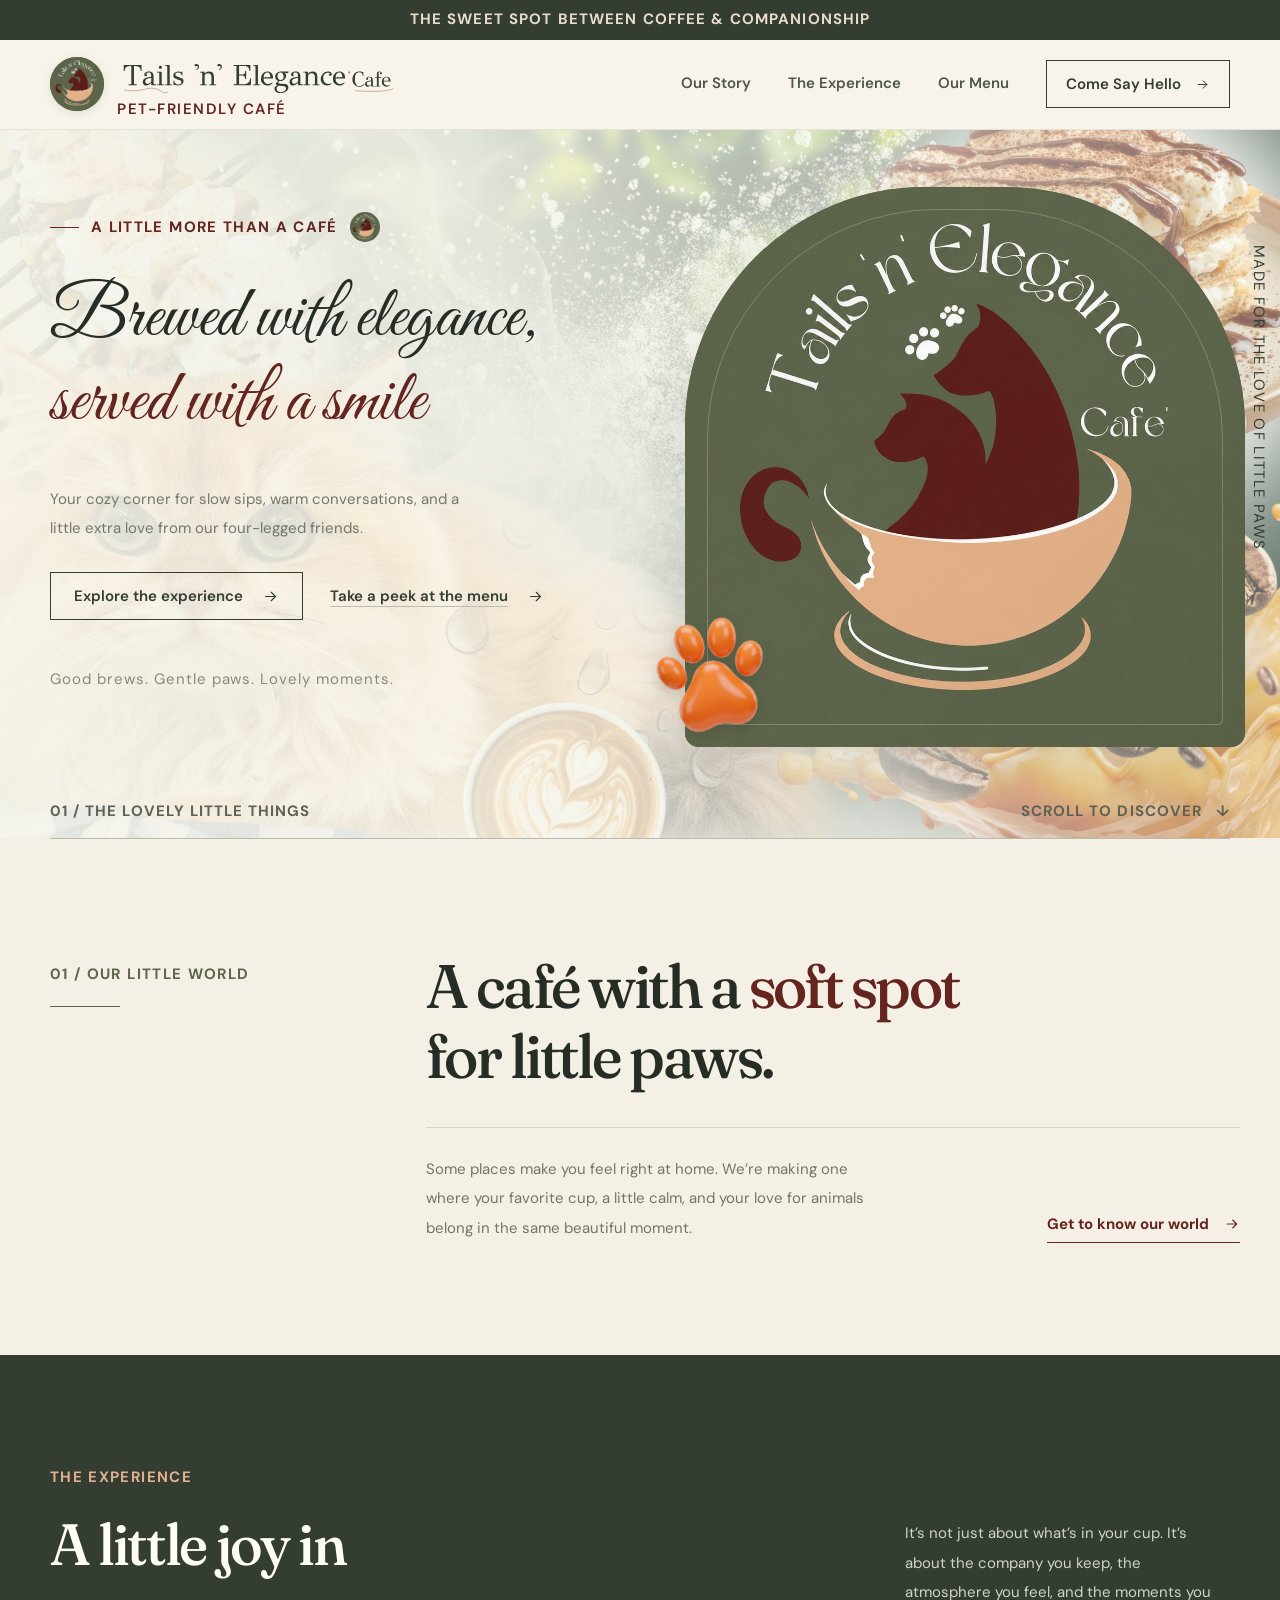
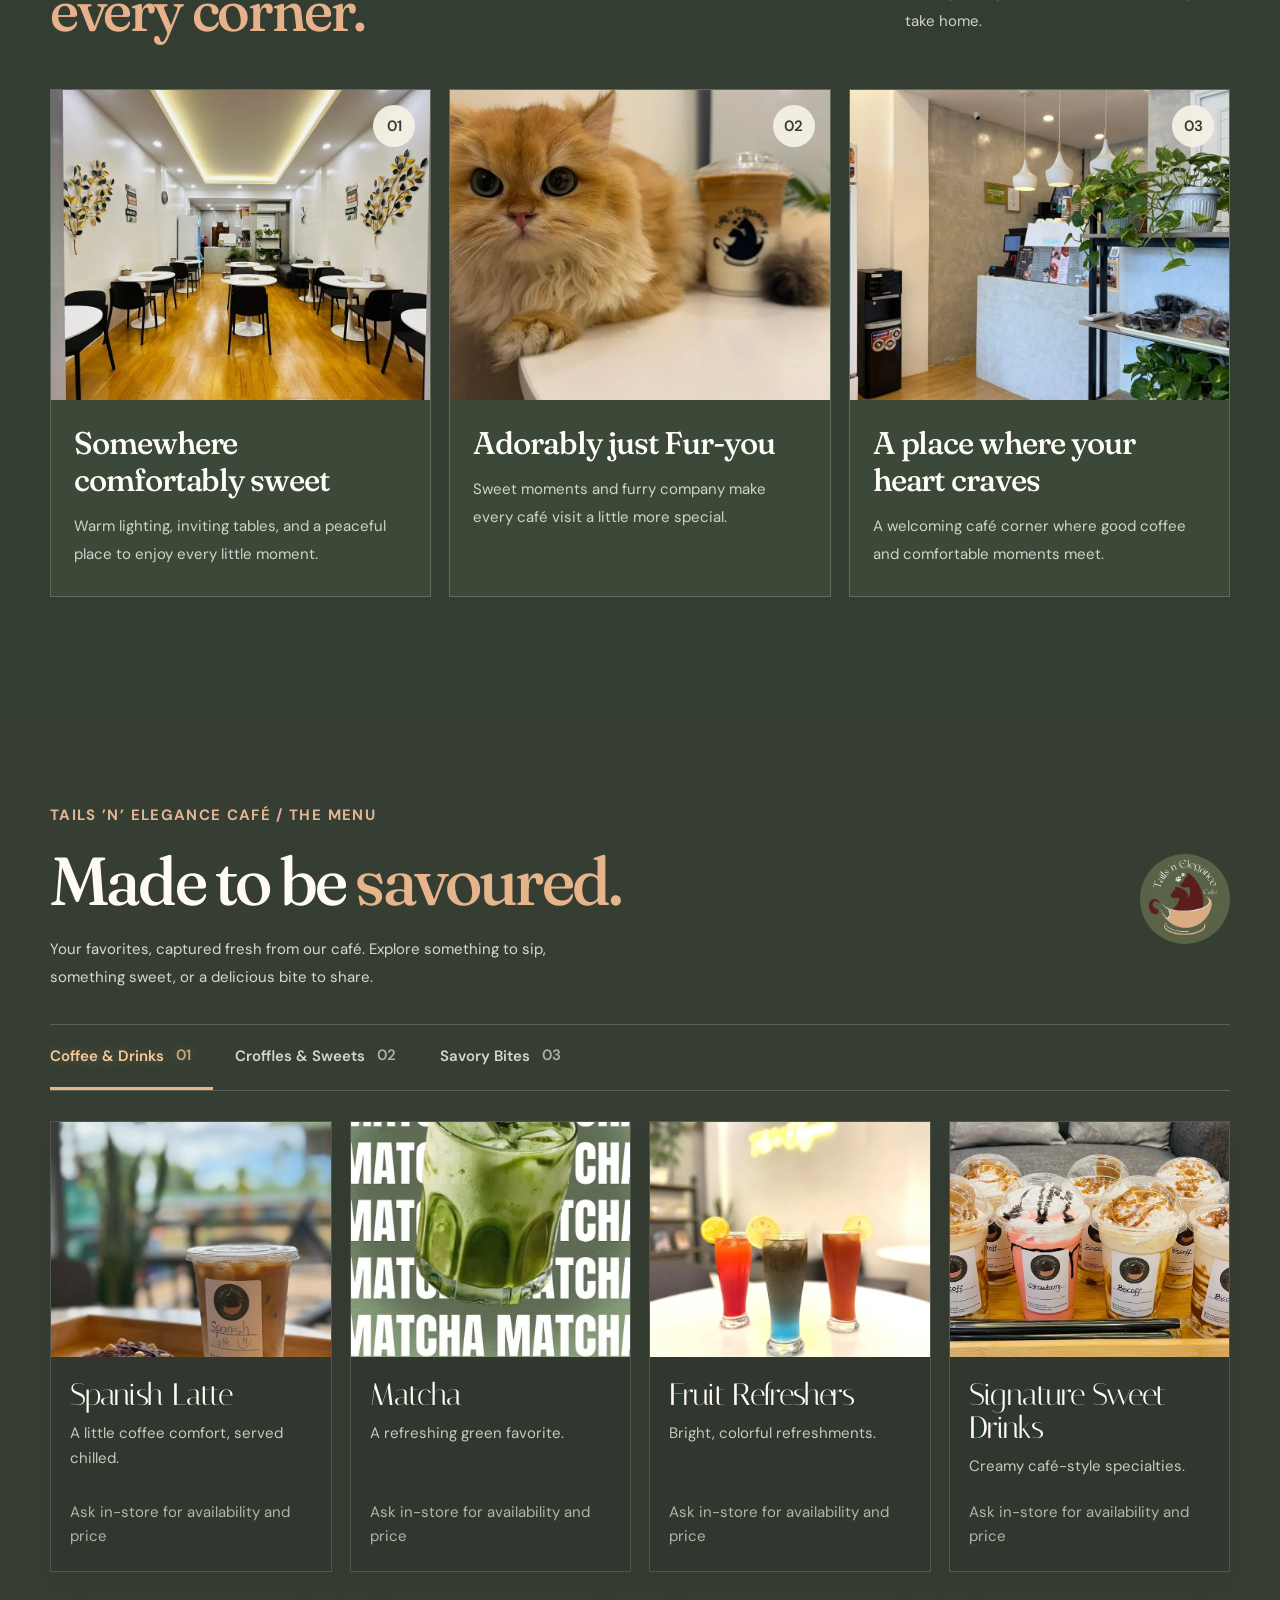
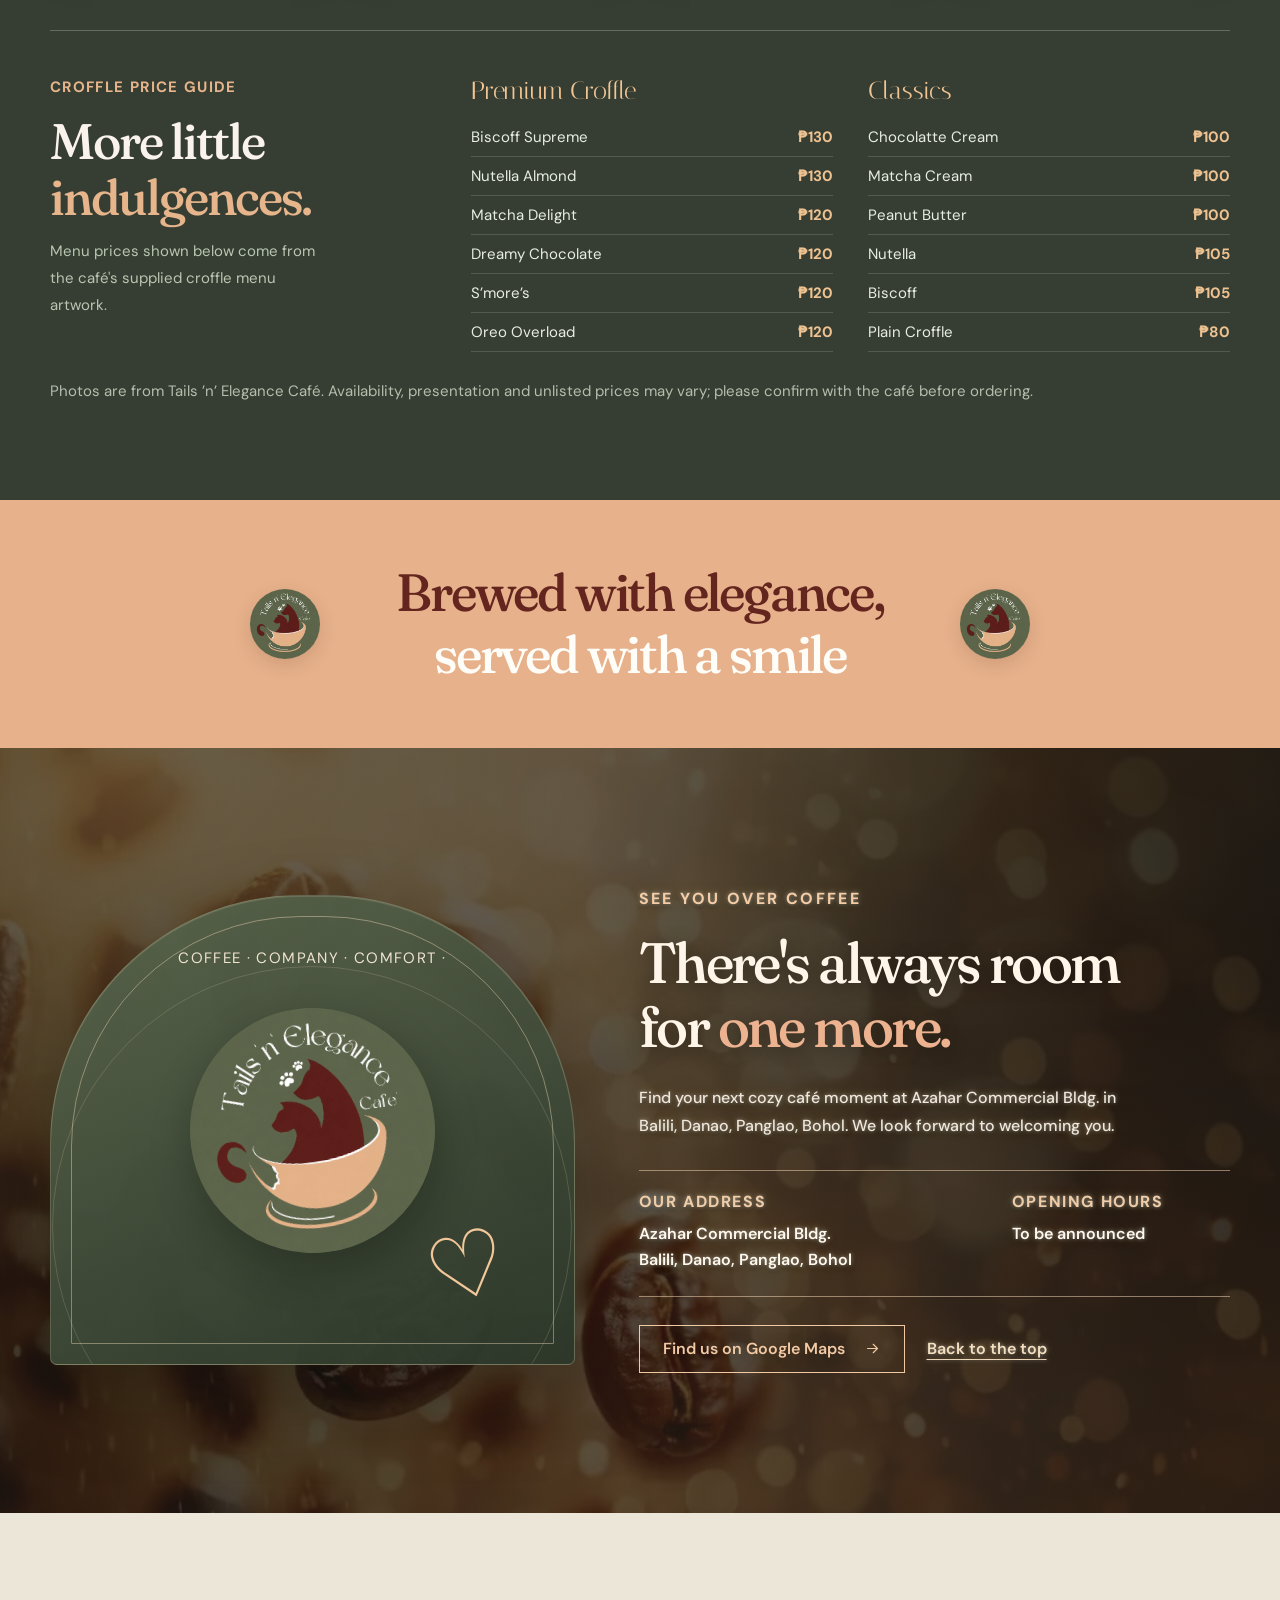
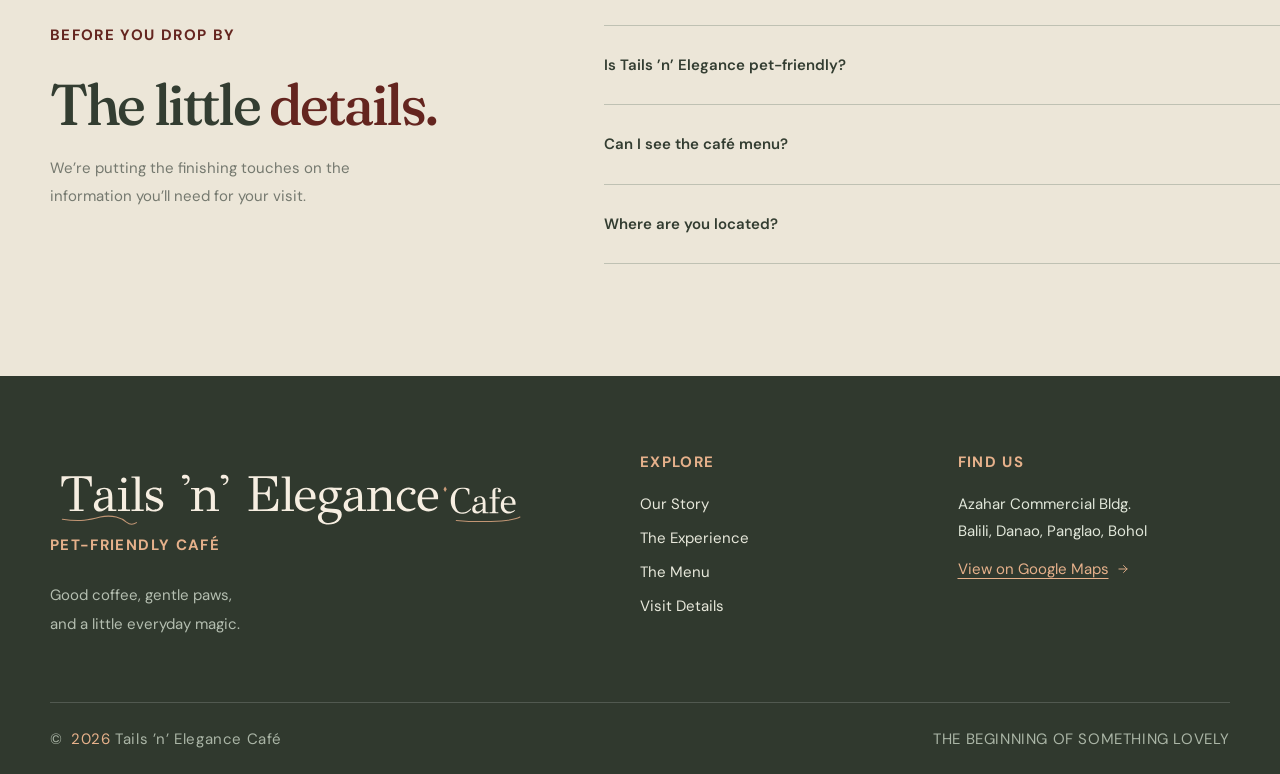
==== index.html @ f9ff5fee "Improve sitewide microtext legibility to 15px with mobile layout safeguards" ====
<!doctype html>
<html lang="en">
<head>
  <meta charset="utf-8" />
  <meta name="viewport" content="width=device-width, initial-scale=1" />
  <meta name="theme-color" content="#586348" />
  <meta name="description" content="Visit Tails ’n’ Elegance Café at Azahar Commercial Bldg., Balili, Danao, Panglao, Bohol. Enjoy a welcoming pet-friendly café atmosphere." />
  <title>Tails 'n' Elegance Cafe | Pet-Friendly Café in Panglao</title>
  <link rel="icon" href="assets/tails-n-elegance-logo.webp" type="image/webp" />
  <link rel="preconnect" href="https://fonts.googleapis.com" />
  <link rel="preconnect" href="https://fonts.gstatic.com" crossorigin />
  <link href="https://fonts.googleapis.com/css2?family=Bodoni+Moda:wght@400;500;600&family=DM+Sans:wght@400;450;500;600;700&family=Fraunces:opsz,wght@9..144,400..700&family=Great+Vibes&family=Italiana&display=swap" rel="stylesheet" />
  <link rel="stylesheet" href="styles.css?v=minimum-legibility-15px-20261029" />
  <script src="script.js?v=visit-cinematic-20261028" defer></script>
  <script type="application/ld+json">
  {"@context":"https://schema.org","@type":"CafeOrCoffeeShop","name":"Tails ’n’ Elegance Café","url":"https://jenu11.github.io/tails-n-elegance-cafe/","address":{"@type":"PostalAddress","streetAddress":"Azahar Commercial Bldg., Balili, Danao","addressLocality":"Panglao","addressRegion":"Bohol","addressCountry":"PH"}}
  </script>
</head>
<body>
  <svg xmlns="http://www.w3.org/2000/svg" class="sprite" aria-hidden="true" focusable="false">
        <symbol id="i-arrow" viewBox="0 0 24 24"><path d="M5 12h14m-6-6 6 6-6 6" fill="none" stroke="currentColor" stroke-width="1.6" stroke-linecap="round" stroke-linejoin="round"/></symbol>
    <symbol id="i-cup" viewBox="0 0 64 64"><path d="M10 22h32v17a15 15 0 0 1-15 15h-2a15 15 0 0 1-15-15V22Zm32 3h5c12 0 11 17-5 17M7 57h42M21 15c-5-5 4-9 0-13m13 13c-5-5 4-9 0-13" fill="none" stroke="currentColor" stroke-width="2.5" stroke-linecap="round" stroke-linejoin="round"/></symbol>
    <symbol id="i-heart" viewBox="0 0 64 64"><path d="M32 55 9 32C-5 18 16-1 32 18 48-1 69 18 55 32L32 55Z" fill="none" stroke="currentColor" stroke-width="2.8" stroke-linejoin="round"/></symbol>
    <symbol id="i-leaf" viewBox="0 0 64 64"><path d="M56 6C28 7 8 13 9 38c0 12 12 19 23 15C51 47 56 24 56 6ZM8 58c7-15 20-27 36-34" stroke="currentColor" fill="none" stroke-width="2.6" stroke-linecap="round" stroke-linejoin="round"/></symbol>
  </svg>
  <a class="skip-link" href="#main">Skip to content</a>
  <div class="announcement">THE SWEET SPOT BETWEEN COFFEE & COMPANIONSHIP</div>
  <header class="site-header" id="top">
    <div class="shell nav-inner">
      <a class="brand" href="#top" aria-label="Tails 'n' Elegance Cafe, back to top">
        <span class="brand-icon"><img class="brand-logo-image" src="assets/tails-n-elegance-logo.webp" alt="" width="60" height="60" loading="lazy" decoding="async" /></span>
        <span class="brand-wordmark"><span class="brand-name"><img class="brand-name-art" src="assets/brand-wordmark-header.svg" alt="" aria-hidden="true" width="861" height="138" /><span class="brand-text-accessible">Tails 'n' Elegance Cafe</span></span><small>PET-FRIENDLY CAFÉ</small></span>
      </a>
      <button type="button" class="menu-toggle" aria-label="Open navigation menu" aria-expanded="false" aria-controls="navigation">
        <span></span><span></span><span></span>
      </button>
      <nav class="nav-links" id="navigation" aria-label="Main navigation">
        <a href="#about">Our Story</a>
        <a href="#experience">The Experience</a>
        <a href="#menu">Our Menu</a>
        <a class="nav-cta" href="#visit">Come Say Hello <svg aria-hidden="true"><use href="#i-arrow"/></svg></a>
      </nav>
    </div>
  </header>
  <main id="main">
    <section class="hero" aria-labelledby="hero-title">
      <div class="shell hero-grid">
        <div class="hero-copy">
          <p class="eyebrow"><span class="eyebrow-dash"></span> A LITTLE MORE THAN A CAFÉ <img class="eyebrow-logo" src="assets/tails-n-elegance-logo.webp" alt="" width="30" height="30" loading="lazy" decoding="async" /></p>
          <h1 id="hero-title">Brewed with elegance,<br><em>served with a smile</em></h1>
          <p class="hero-description">Your cozy corner for slow sips, warm conversations, and a little extra love from our four-legged friends.</p>
          <div class="hero-actions">
            <a class="btn btn-primary" href="#experience">Explore the experience <svg aria-hidden="true"><use href="#i-arrow"/></svg></a>
            <a class="btn btn-link" href="#menu">Take a peek at the menu <svg aria-hidden="true"><use href="#i-arrow"/></svg></a>
          </div>
          <div class="hero-footnote"><span>Good brews. Gentle paws. Lovely moments.</span></div>
        </div>
        <div class="hero-art-wrap">
          <div class="hero-art">
            <div class="hero-logo-halo"></div>
            <img src="assets/tails-n-elegance-logo.webp" alt="Tails ’n’ Elegance Café brand logo featuring a cat and a dog nestled in a coffee cup, with white paw prints" fetchpriority="high" width="1050" height="1050" />
            <span class="hero-outline" aria-hidden="true"></span>
          </div>
          <div class="hero-paw-stamp" aria-hidden="true"><img src="assets/orange-paw-stamp.png" alt="" width="731" height="740" loading="lazy" decoding="async" /></div>
          <div class="hero-orbit-copy" aria-hidden="true">MADE FOR THE LOVE OF LITTLE PAWS</div>
        </div>
      </div>
      <div class="hero-bottom shell"><span>01 / THE LOVELY LITTLE THINGS</span><span class="hero-scroll-note">SCROLL TO DISCOVER <span aria-hidden="true">↓</span></span></div>
    </section>
    <div class="hero-section-divider shell" aria-hidden="true"></div>
    <section class="intro section-pad" id="about" aria-labelledby="about-title">
      <div class="shell intro-grid">
        <div class="section-index"><span>01 / OUR LITTLE WORLD</span><div class="index-line"></div></div>
        <div class="intro-content"><h2 id="about-title">A café with a <em>soft spot</em><br>for little paws.</h2><div class="intro-bottom"><p>Some places make you feel right at home. We’re making one where your favorite cup, a little calm, and your love for animals belong in the same beautiful moment.</p><a class="inline-link" href="#experience">Get to know our world <svg aria-hidden="true"><use href="#i-arrow"/></svg></a></div></div>
      </div>
    </section>
    <section class="values section-pad" id="experience" aria-labelledby="experience-title">
      <div class="shell">
        <div class="section-heading"><div><p class="eyebrow eyebrow-light">THE EXPERIENCE</p><h2 id="experience-title">A little joy in<br><em>every corner.</em></h2></div><p>It’s not just about what’s in your cup. It’s about the company you keep, the atmosphere you feel, and the moments you take home.</p></div>
        <div class="feature-grid">
          <article class="feature-card feature-card-photo">
            <div class="feature-photo"><img src="assets/experience-sweet.webp" alt="Bright and welcoming Tails ’n’ Elegance Café seating area with warm wood floors and cozy lighting" width="960" height="1280" loading="lazy" decoding="async" /><span class="feature-count">01</span></div>
            <div class="feature-card-copy"><h3>Somewhere comfortably sweet</h3><p>Warm lighting, inviting tables, and a peaceful place to enjoy every little moment.</p></div>
          </article>
          <article class="feature-card feature-card-photo">
            <div class="feature-photo"><img src="assets/experience-fur-you.webp" alt="Fluffy ginger cat relaxing beside a Tails ’n’ Elegance Café drink" width="960" height="1280" loading="lazy" decoding="async" /><span class="feature-count">02</span></div>
            <div class="feature-card-copy"><h3>Adorably just Fur-you</h3><p>Sweet moments and furry company make every café visit a little more special.</p></div>
          </article>
          <article class="feature-card feature-card-photo">
            <div class="feature-photo"><img src="assets/experience-heart-craves.webp" alt="Tails ’n’ Elegance Café service counter with pendant lights and greenery" width="960" height="1280" loading="lazy" decoding="async" /><span class="feature-count">03</span></div>
            <div class="feature-card-copy"><h3>A place where your heart craves</h3><p>A welcoming café corner where good coffee and comfortable moments meet.</p></div>
          </article>
        </div>
      </div>
    </section>
    <section class="menu-section section-pad" id="menu" aria-labelledby="menu-title">
      <div class="shell cafe-menu-shell">
        <div class="cafe-menu-head">
          <div><p class="cafe-menu-kicker">TAILS ’N’ ELEGANCE CAFÉ / THE MENU</p><h2 id="menu-title">Made to be <em>savoured.</em></h2><p class="cafe-menu-intro">Your favorites, captured fresh from our café. Explore something to sip, something sweet, or a delicious bite to share.</p></div>
          <div class="cafe-menu-head-mark" aria-hidden="true"><img src="assets/tails-n-elegance-logo.webp" alt="" loading="lazy" width="120" height="120"/></div>
        </div>
        <div class="cafe-menu-tabs" role="tablist" aria-label="Café menu categories">
          <button id="cafe-tab-drinks" class="cafe-menu-tab" type="button" role="tab" aria-controls="cafe-panel-drinks" aria-selected="true" tabindex="0">Coffee & Drinks <span>01</span></button>
          <button id="cafe-tab-sweets" class="cafe-menu-tab" type="button" role="tab" aria-controls="cafe-panel-sweets" aria-selected="false" tabindex="-1">Croffles & Sweets <span>02</span></button>
          <button id="cafe-tab-savory" class="cafe-menu-tab" type="button" role="tab" aria-controls="cafe-panel-savory" aria-selected="false" tabindex="-1">Savory Bites <span>03</span></button>
        </div>
        <div class="cafe-menu-panel" id="cafe-panel-drinks" role="tabpanel" aria-labelledby="cafe-tab-drinks" ><div class="cafe-product-grid"><article class="cafe-product"><div class="cafe-product-photo"><img src="assets/menu/latte.webp" alt="Spanish Latte at Tails ’n’ Elegance Café" loading="lazy" decoding="async" width="740" height="900" /></div><div class="cafe-product-details"><h3>Spanish Latte</h3><p>A little coffee comfort, served chilled.</p><span class="cafe-product-note">Ask in-store for availability and price</span></div></article>
<article class="cafe-product"><div class="cafe-product-photo"><img src="assets/menu/matcha.webp" alt="Matcha at Tails ’n’ Elegance Café" loading="lazy" decoding="async" width="740" height="900" /></div><div class="cafe-product-details"><h3>Matcha</h3><p>A refreshing green favorite.</p><span class="cafe-product-note">Ask in-store for availability and price</span></div></article>
<article class="cafe-product"><div class="cafe-product-photo"><img src="assets/menu/refreshers.webp" alt="Fruit Refreshers at Tails ’n’ Elegance Café" loading="lazy" decoding="async" width="740" height="900" /></div><div class="cafe-product-details"><h3>Fruit Refreshers</h3><p>Bright, colorful refreshments.</p><span class="cafe-product-note">Ask in-store for availability and price</span></div></article>
<article class="cafe-product"><div class="cafe-product-photo"><img src="assets/menu/frappes.webp" alt="Signature Sweet Drinks at Tails ’n’ Elegance Café" loading="lazy" decoding="async" width="740" height="900" /></div><div class="cafe-product-details"><h3>Signature Sweet Drinks</h3><p>Creamy café-style specialties.</p><span class="cafe-product-note">Ask in-store for availability and price</span></div></article></div></div>
        <div class="cafe-menu-panel" id="cafe-panel-sweets" role="tabpanel" aria-labelledby="cafe-tab-sweets" hidden><div class="cafe-product-grid"><article class="cafe-product"><div class="cafe-product-photo"><img src="assets/menu/croffle.webp" alt="Premium Croffles at Tails ’n’ Elegance Café" loading="lazy" decoding="async" width="740" height="900" /></div><div class="cafe-product-details"><h3>Premium Croffles</h3><p>Golden, crisp and dressed for a sweet moment.</p><span class="cafe-product-price">From ₱120</span></div></article>
<article class="cafe-product"><div class="cafe-product-photo"><img src="assets/menu/biscoff-dessert.webp" alt="Biscoff Dessert at Tails ’n’ Elegance Café" loading="lazy" decoding="async" width="740" height="900" /></div><div class="cafe-product-details"><h3>Biscoff Dessert</h3><p>A sweet treat with a Lotus Biscoff finish.</p><span class="cafe-product-note">Ask in-store for availability and price</span></div></article>
<article class="cafe-product"><div class="cafe-product-photo"><img src="assets/menu/lotus-dessert.webp" alt="Lotus Creations at Tails ’n’ Elegance Café" loading="lazy" decoding="async" width="740" height="900" /></div><div class="cafe-product-details"><h3>Lotus Creations</h3><p>A rich, indulgent café dessert.</p><span class="cafe-product-note">Ask in-store for availability and price</span></div></article>
<article class="cafe-product"><div class="cafe-product-photo"><img src="assets/menu/banana-dessert.webp" alt="Sweet Indulgences at Tails ’n’ Elegance Café" loading="lazy" decoding="async" width="740" height="900" /></div><div class="cafe-product-details"><h3>Sweet Indulgences</h3><p>A sweet finish to your café visit.</p><span class="cafe-product-note">Ask in-store for availability and price</span></div></article></div></div>
        <div class="cafe-menu-panel" id="cafe-panel-savory" role="tabpanel" aria-labelledby="cafe-tab-savory" hidden><div class="cafe-product-grid"><article class="cafe-product"><div class="cafe-product-photo"><img src="assets/menu/beef-nachos.webp" alt="Beef Nachos at Tails ’n’ Elegance Café" loading="lazy" decoding="async" width="740" height="900" /></div><div class="cafe-product-details"><h3>Beef Nachos</h3><p>A generous savory bite to share.</p><span class="cafe-product-price">₱190</span></div></article>
<article class="cafe-product"><div class="cafe-product-photo"><img src="assets/menu/pasta.webp" alt="Creamy Pasta at Tails ’n’ Elegance Café" loading="lazy" decoding="async" width="740" height="900" /></div><div class="cafe-product-details"><h3>Creamy Pasta</h3><p>A cozy comfort-food favorite.</p><span class="cafe-product-note">Ask in-store for availability and price</span></div></article></div></div>
        <div class="cafe-menu-bottom">
          <div><span class="cafe-menu-small-label">CROFFLE PRICE GUIDE</span><h3>More little <em>indulgences.</em></h3><p>Menu prices shown below come from the café's supplied croffle menu artwork.</p></div>
          <div class="cafe-menu-price-columns">
            <div><h4>Premium Croffle</h4><dl><div><dt>Biscoff Supreme</dt><dd>₱130</dd></div><div><dt>Nutella Almond</dt><dd>₱130</dd></div><div><dt>Matcha Delight</dt><dd>₱120</dd></div><div><dt>Dreamy Chocolate</dt><dd>₱120</dd></div><div><dt>S’more’s</dt><dd>₱120</dd></div><div><dt>Oreo Overload</dt><dd>₱120</dd></div></dl></div>
            <div><h4>Classics</h4><dl><div><dt>Chocolatte Cream</dt><dd>₱100</dd></div><div><dt>Matcha Cream</dt><dd>₱100</dd></div><div><dt>Peanut Butter</dt><dd>₱100</dd></div><div><dt>Nutella</dt><dd>₱105</dd></div><div><dt>Biscoff</dt><dd>₱105</dd></div><div><dt>Plain Croffle</dt><dd>₱80</dd></div></dl></div>
          </div>
        </div>
        <p class="cafe-menu-disclaimer">Photos are from Tails ’n’ Elegance Café. Availability, presentation and unlisted prices may vary; please confirm with the café before ordering.</p>
      </div>
    </section>
    <section class="quote-band" aria-label="Our café philosophy">
      <div class="shell quote-content"><img class="quote-brand-logo" src="assets/tails-n-elegance-logo.webp" alt="" width="70" height="70" loading="lazy" decoding="async" /><p>Brewed with elegance,<br><em>served with a smile</em></p><img class="quote-brand-logo" src="assets/tails-n-elegance-logo.webp" alt="" width="70" height="70" loading="lazy" decoding="async" /></div>
    </section>
    <section class="visit section-pad visit-cinematic" id="visit" aria-labelledby="visit-title">
      <div class="visit-motion-layer" aria-hidden="true">
        <video class="visit-motion-video" muted loop playsinline preload="metadata" poster="assets/visit-coffee-poster.webp">
          <source src="assets/visit-coffee-cinematic.mp4" type="video/mp4" />
        </video>
      </div>
      <div class="shell visit-grid">
        <div class="visit-graphic" aria-hidden="true"><div class="visit-ring"><span>COFFEE · COMPANY · COMFORT ·</span></div><img class="visit-big-paw" src="assets/tails-n-elegance-logo.webp" alt="" width="245" height="245" loading="lazy" decoding="async" /><span class="visit-squiggle">♡</span></div>
        <div class="visit-copy"><p class="eyebrow">SEE YOU OVER COFFEE</p><h2 id="visit-title">There's always room<br>for <em>one more.</em></h2><p>Find your next cozy café moment at Azahar Commercial Bldg. in Balili, Danao, Panglao, Bohol. We look forward to welcoming you.</p>
          <div class="visit-info"><div><span>OUR ADDRESS</span><address>Azahar Commercial Bldg.<br>Balili, Danao, Panglao, Bohol</address></div><div><span>OPENING HOURS</span><strong>To be announced</strong></div></div>
          <div class="visit-actions"><a class="btn btn-primary" href="https://www.google.com/maps/search/?api=1&query=Azahar%20Commercial%20Bldg.%2C%20Balili%2C%20Danao%2C%20Panglao%2C%20Bohol" target="_blank" rel="noopener noreferrer" aria-label="Search our café address on Google Maps (opens in a new tab)">Find us on Google Maps <svg aria-hidden="true"><use href="#i-arrow"/></svg></a><a class="visit-back-link" href="#top">Back to the top</a></div>
        </div>
      </div>
    </section>
    <section class="faq section-pad" aria-labelledby="faq-title">
      <div class="shell faq-grid"><div class="faq-heading"><p class="eyebrow">BEFORE YOU DROP BY</p><h2 id="faq-title">The little <em>details.</em></h2><p>We’re putting the finishing touches on the information you’ll need for your visit.</p></div><div class="faq-list">
        <details><summary>Is Tails ’n’ Elegance pet-friendly? <span aria-hidden="true">+</span></summary><p>Absolutely, that’s at the heart of our brand. Detailed visiting guidelines, including any pet-specific requirements, will be shared here when confirmed.</p></details>
        <details><summary>Can I see the café menu? <span aria-hidden="true">+</span></summary><p>You can explore the preview categories above. The complete menu and prices will be published once finalized.</p></details>
        <details><summary>Where are you located? <span aria-hidden="true">+</span></summary><p>Visit Tails ’n’ Elegance Café at Azahar Commercial Bldg., Balili, Danao, Panglao, Bohol. <a class="faq-directions" href="https://www.google.com/maps/search/?api=1&query=Azahar%20Commercial%20Bldg.%2C%20Balili%2C%20Danao%2C%20Panglao%2C%20Bohol" target="_blank" rel="noopener noreferrer">Look up the address on Google Maps</a>. Opening hours will be announced once confirmed.</p></details>
      </div></div>
    </section>
  </main>
  <footer class="site-footer"><div class="shell footer-top"><div><a class="footer-brand" href="#top"><img class="footer-brand-art" src="assets/brand-wordmark-footer.svg" alt="Tails 'n' Elegance Cafe" width="861" height="138" decoding="async" /></a><span class="footer-subtitle">PET-FRIENDLY CAFÉ</span><p>Good coffee, gentle paws,<br>and a little everyday magic.</p></div><div class="footer-nav"><span>EXPLORE</span><a href="#about">Our Story</a><a href="#experience">The Experience</a><a href="#menu">The Menu</a><a href="#visit">Visit Details</a></div><div class="footer-location"><span class="footer-location-label">FIND US</span><address>Azahar Commercial Bldg.<br>Balili, Danao, Panglao, Bohol</address><a href="https://www.google.com/maps/search/?api=1&query=Azahar%20Commercial%20Bldg.%2C%20Balili%2C%20Danao%2C%20Panglao%2C%20Bohol" target="_blank" rel="noopener noreferrer">View on Google Maps <svg aria-hidden="true"><use href="#i-arrow"/></svg></a></div></div><div class="shell footer-bottom"><span>© <span id="year">2026</span> Tails ’n’ Elegance Café</span><span>THE BEGINNING OF SOMETHING LOVELY</span></div></footer>
</body>
</html>
---- styles.css ----
:root{
  --olive:#5d654b;--olive-dark:#333d31;--olive-ink:#252d26;--wine:#64251f;--peach:#e6b18b;--cream:#f5f0e6;--cream-deep:#ece6d8;--white:#fffdf8;--text:#353b31;--muted:#777a6e;--line:#d9d4c7;
  --heading:'Italiana','Bodoni MT',Georgia,serif;--body:'DM Sans',Arial,sans-serif;
}
*,*::before,*::after{box-sizing:border-box}
html{scroll-behavior:smooth;scroll-padding-top:95px}
body{margin:0;min-width:320px;color:var(--text);background:var(--cream);font-family:var(--body);-webkit-font-smoothing:antialiased}
::selection{background:var(--olive);color:var(--white)}
a{color:inherit;text-decoration:none}
button{font:inherit}
img,svg{max-width:100%}
img{display:block}
svg{width:1.1em;height:1.1em;fill:none}
button,a{-webkit-tap-highlight-color:transparent}
:focus-visible{outline:3px solid var(--wine);outline-offset:4px}
.sprite{position:absolute;width:0;height:0;overflow:hidden}
.skip-link{position:absolute;z-index:1000;left:20px;top:-60px;padding:12px 20px;background:var(--wine);color:white}.skip-link:focus{top:12px}
.shell{width:min(1180px,calc(100% - 88px));margin-inline:auto}
.announcement{min-height:33px;display:flex;justify-content:center;align-items:center;gap:16px;background:var(--olive-dark);color:#e9dccb;font-size:9px;letter-spacing:.23em;font-weight:700;text-align:center;padding:7px 12px}
.site-header{position:relative;z-index:50;background:#f8f4eb;border-bottom:1px solid rgba(59,67,50,.10)}
.nav-inner{height:89px;display:flex;align-items:center;justify-content:space-between;gap:20px}
.brand{display:flex;align-items:center;gap:13px;min-width:0}
.brand-icon{width:54px;height:54px;display:grid;place-items:center;background:var(--olive);border-radius:50%;overflow:hidden;flex:none;box-shadow:0 2px 10px rgba(50,63,44,.12)}
.brand-icon .brand-logo-image{display:block;width:100%;height:100%;object-fit:cover}
.brand-wordmark{display:flex;flex-direction:column;color:var(--olive-dark);white-space:nowrap;min-width:0}
.brand-wordmark .brand-name{display:block;font:400 clamp(21px,2.35vw,30px)/1.08 "Italiana","Bodoni Moda",Georgia,serif;letter-spacing:-.045em;font-optical-sizing:auto;font-feature-settings:"kern" 1,"liga" 1;text-rendering:optimizeLegibility;font-synthesis:none}
.brand-wordmark small{font:600 9px/1.2 var(--body);letter-spacing:.26em;margin-top:7px;color:var(--wine)}
.nav-links{display:flex;align-items:center;gap:37px;font-size:12px;font-weight:600;color:#4f5548}
.nav-links>a:not(.nav-cta){transition:color .2s}
.nav-links>a:not(.nav-cta):hover{color:var(--wine)}
.nav-cta{background:var(--olive-dark);color:var(--white);min-height:43px;padding:0 19px;display:inline-flex;align-items:center;gap:14px;transition:background .2s,transform .2s}
.nav-cta:hover,.btn-primary:hover{background:var(--wine);transform:translateY(-2px)}
.nav-cta svg{width:15px;height:15px}
.menu-toggle{display:none}
.hero{position:relative;isolation:isolate;overflow:hidden;background:#ecece0}
.hero::before{content:'';position:absolute;inset:0;z-index:0;pointer-events:none;background:url('assets/tec-banner-original.jpg') center / cover no-repeat;opacity:.85}
.hero::after{content:'';position:absolute;inset:0;z-index:1;pointer-events:none;background:linear-gradient(90deg,rgba(248,247,237,.90) 0%,rgba(248,247,237,.85) 35%,rgba(248,247,237,.62) 66%,rgba(248,247,237,.30) 100%)}
.hero-grid{position:relative;z-index:2;min-height:647px;display:grid;grid-template-columns:51% 49%;align-items:center;gap:15px;padding-top:57px;padding-bottom:54px}
.hero-copy{padding:0 18px 30px 0;position:relative;z-index:2}
.eyebrow{font-size:10px;letter-spacing:.20em;color:var(--wine);font-weight:700;margin:0 0 26px;display:flex;align-items:center;gap:12px}
.eyebrow-dash{width:29px;height:1px;background:var(--wine);display:inline-block}
.eyebrow .eyebrow-logo{display:block;width:30px;height:30px;object-fit:cover;border-radius:50%;flex:none}
h1,h2,h3,p{margin-top:0}
h1,h2,h3{font-weight:400}
h1,h2{font-family:var(--heading)}
h1{color:var(--olive-ink);font-size:clamp(58px,6.25vw,94px);line-height:.98;letter-spacing:-.046em;margin:0 0 27px;max-width:660px}
h1 em,h2 em{font-style:normal;color:var(--wine)}
.hero-description{font-size:14px;line-height:1.92;max-width:415px;color:#72776e;margin:0 0 30px}
.hero-actions{display:flex;align-items:center;gap:24px;flex-wrap:wrap}
.btn{min-height:49px;display:inline-flex;align-items:center;justify-content:center;gap:19px;padding:0 23px;font-size:12px;font-weight:600;transition:background .2s,transform .2s}
.btn svg{width:17px;height:17px;flex:none}
.btn-primary{color:var(--white);background:var(--olive-dark)}
.btn-link{padding:0 3px;color:var(--olive-dark);text-decoration:underline;text-underline-offset:5px;text-decoration-color:#bcbdb1}
.btn-link:hover{color:var(--wine)}
.hero-footnote{display:flex;gap:14px;align-items:center;color:#878b7d;font-size:10px;letter-spacing:.065em;margin-top:47px}
.hero-art-wrap{position:relative;max-width:560px;width:100%;justify-self:end}
.hero-art{position:relative;overflow:hidden;background:var(--olive);min-height:520px;aspect-ratio:1/1;border-radius:240px 240px 14px 14px;display:flex;align-items:center;justify-content:center;box-shadow:0 20px 60px rgba(44,52,39,.10)}
.hero-art::before{content:'';position:absolute;inset:22px;border:1px solid rgba(246,238,224,.24);border-radius:230px 230px 5px 5px;pointer-events:none;z-index:2}
.hero-art img{width:100%;height:100%;object-fit:cover;position:absolute;inset:0;filter:saturate(.99)}
.hero-art::after{content:'';position:absolute;inset:0;background:linear-gradient(145deg,rgba(79,93,69,.09),transparent 50%,rgba(30,39,30,.08));pointer-events:none}
.hero-logo-halo{position:absolute;inset:0;background:radial-gradient(circle at 50% 40%,#798266 0%,transparent 72%)}
.hero-paw-stamp{position:absolute;bottom:12px;left:-32px;z-index:3;width:118px;pointer-events:none;transform:rotate(-11deg);filter:drop-shadow(0 6px 8px rgba(51,41,29,.2))}
.hero-paw-stamp img{display:block;width:100%;height:auto;transform-origin:50% 76%;animation:paw-stamp 3s ease-in-out infinite}
@keyframes paw-stamp{
  0%{opacity:0;transform:translateY(-22px) scale(1.18)}
  9%{opacity:1;transform:translateY(3px) scale(.89,.85)}
  16%{opacity:1;transform:translateY(0) scale(1)}
  83%{opacity:1;transform:translateY(0) scale(1)}
  100%{opacity:0;transform:translateY(-22px) scale(1.18)}
}
.hero-orbit-copy{position:absolute;top:58px;right:-23px;font-size:9px;letter-spacing:.28em;writing-mode:vertical-rl;color:var(--olive-dark)}
.hero-section-divider{height:1px;background:rgba(74,88,68,.35);border:0;margin:0 auto;}
.hero-bottom{position:relative;z-index:2;display:flex;justify-content:space-between;padding-bottom:17px;color:#5e6256;font-size:9px;letter-spacing:.19em;font-weight:700}
.hero-scroll-note span{font-size:15px;margin-left:9px}
.section-pad{padding-top:112px;padding-bottom:112px}
.intro{background:var(--cream)}
.intro-grid{display:grid;grid-template-columns:31% 69%;gap:10px}
.section-index{display:flex;flex-direction:column;gap:21px;color:var(--olive);font-size:10px;letter-spacing:.21em;font-weight:700;padding-top:13px}
.section-index .index-line{width:70px;height:1px;background:var(--olive)}
.intro h2{font-size:clamp(50px,5.3vw,76px);line-height:1.06;letter-spacing:-.03em;color:var(--olive-ink);margin-bottom:36px}
.intro-bottom{display:grid;grid-template-columns:1.3fr 1fr;align-items:end;gap:34px;border-top:1px solid var(--line);padding-top:27px}
.intro-bottom p{max-width:480px;font-size:14px;line-height:1.95;color:#71766b;margin:0}
.inline-link{display:inline-flex;align-items:center;gap:15px;justify-self:end;border-bottom:1px solid var(--wine);padding-bottom:8px;color:var(--wine);font-size:12px;font-weight:700}
.inline-link svg{width:16px;height:16px}
.values{background:var(--olive-dark);color:var(--white)}
.section-heading{display:flex;justify-content:space-between;align-items:end;gap:48px;margin-bottom:46px}
.eyebrow-light{color:#e0b18f;margin-bottom:24px}.eyebrow-light span{font-size:13px}
.section-heading h2{font-size:clamp(55px,5vw,80px);line-height:1.06;letter-spacing:-.03em;margin:0}
.section-heading h2 em{color:var(--peach)}
.section-heading>p{font-size:13px;max-width:325px;line-height:1.95;color:#d0d5c8;margin:0 0 7px}
.feature-grid{display:grid;grid-template-columns:repeat(3,1fr);gap:18px}
.feature-card{border:1px solid rgba(255,253,248,.24);padding:18px 18px 30px;background:rgba(255,255,255,.025)}
.feature-illustration{height:195px;position:relative;display:grid;place-items:center;margin-bottom:25px}
.feature-illustration.warm{background:#d8d5c2;color:var(--olive-dark)}
.feature-illustration.peach{background:#e9b58d;color:var(--wine)}
.feature-illustration.cream{background:#f2e6d5;color:var(--wine)}
.feature-illustration>svg{width:84px;height:84px;transition:transform .3s}.feature-card:hover .feature-illustration>svg{transform:translateY(-4px) rotate(-4deg)}
.feature-illustration>.feature-brand-logo{display:block;width:138px;height:138px;object-fit:cover;border-radius:50%;box-shadow:0 12px 25px rgba(68,43,29,.12);transition:transform .3s}
.feature-card:hover .feature-illustration>.feature-brand-logo{transform:translateY(-4px) rotate(-4deg)}
.feature-count{position:absolute;right:20px;top:18px;font:13px var(--heading);color:inherit;opacity:.65}
.feature-card h3{font:35px/1.1 var(--heading);margin:0 0 10px;color:var(--white)}
.feature-card p{font-size:12px;color:#c5cbbf;line-height:1.9;margin:0;max-width:295px}
.menu-section{background:#f3eee4}
.menu-heading{text-align:center;max-width:770px;margin:0 auto 48px}
.menu-heading .eyebrow{justify-content:center}
.menu-heading h2{font-size:clamp(54px,5.3vw,77px);line-height:1.03;color:var(--olive-dark);letter-spacing:-.03em;margin-bottom:20px}
.menu-heading>p:last-child{font-size:13px;color:#798073;line-height:1.85;max-width:520px;margin:0 auto}
.menu-grid{display:grid;grid-template-columns:repeat(3,1fr);gap:18px}
.menu-card{position:relative;min-height:365px;display:flex;flex-direction:column;background:#fffaf2;border:1px solid #e3ddce;padding:27px 30px 26px;overflow:hidden;transition:transform .2s,box-shadow .2s}
.menu-card:hover{transform:translateY(-4px);box-shadow:0 18px 35px rgba(40,49,36,.06)}
.menu-card:nth-child(2){background:#ebe8d9}
.menu-card:nth-child(3){background:#e9d8c8}
.menu-ornament{position:absolute;right:20px;top:19px;opacity:.22;color:var(--wine)}
.menu-ornament svg{width:65px;height:65px}
.menu-number{font-size:9px;font-weight:700;letter-spacing:.17em;color:#8e756d;margin-bottom:56px}
.menu-card h3{font:clamp(36px,3vw,47px)/1.04 var(--heading);color:var(--olive-dark);margin-bottom:14px;letter-spacing:-.02em}
.menu-card h3 em{color:var(--wine);font-style:normal}
.menu-card p{font-size:12px;line-height:1.85;color:#74796c;max-width:250px;margin-bottom:24px}
.menu-category{display:inline-flex;align-self:flex-start;margin-top:auto;border-top:1px solid #b8afa0;padding-top:14px;color:var(--wine);font-size:9px;letter-spacing:.22em;font-weight:700;width:100%}
.quote-band{background:var(--peach);color:var(--wine)}
.quote-content{min-height:248px;display:flex;justify-content:center;align-items:center;gap:76px;text-align:center}
.quote-content p{margin:0;font:clamp(33px,4vw,61px)/1.14 var(--heading);letter-spacing:-.035em}
.quote-content p em{font-style:normal;color:var(--white)}
.quote-content>.quote-brand-logo{display:block;width:70px;height:70px;flex:none;object-fit:cover;border-radius:50%;box-shadow:0 6px 18px rgba(88,38,30,.15)}
.visit{background:var(--white)}
.visit-grid{display:grid;grid-template-columns:43% 57%;align-items:center;gap:85px}
.visit-graphic{position:relative;min-height:470px;background:var(--olive);display:grid;place-items:center;overflow:hidden;border-radius:250px 250px 7px 7px}
.visit-graphic::before{position:absolute;content:'';inset:20px;border:1px solid rgba(245,241,230,.38);border-radius:230px 230px 1px 1px}
.visit-graphic::after{position:absolute;content:'';width:520px;height:520px;border:1px solid rgba(241,223,199,.15);border-radius:50%;top:70px}
.visit-big-paw{display:block;width:245px;height:245px;object-fit:cover;border-radius:50%;transform:rotate(-8deg);z-index:1;box-shadow:0 16px 35px rgba(22,33,23,.15)}
.visit-ring{position:absolute;top:52px;left:0;right:0;text-align:center;color:#eee4d2;font-size:10px;letter-spacing:.30em;z-index:2}
.visit-squiggle{position:absolute;bottom:44px;right:66px;font:90px var(--heading);color:#f2ebdd;transform:rotate(-17deg)}
.visit-copy .eyebrow{margin-bottom:24px}
.visit-copy h2{font-size:clamp(50px,5vw,76px);line-height:1.04;letter-spacing:-.03em;color:var(--olive-dark);margin-bottom:21px}
.visit-copy>p:not(.eyebrow){max-width:450px;color:#74796e;font-size:13px;line-height:1.96;margin-bottom:31px}
.visit-info{display:flex;gap:46px;padding:20px 0;margin-bottom:28px;border-top:1px solid var(--line);border-bottom:1px solid var(--line)}
.visit-info>div{display:flex;flex-direction:column;gap:9px}
.visit-info span{font-size:9px;letter-spacing:.19em;color:#999b8c;font-weight:700}
.visit-info strong{font-size:13px;font-weight:600;color:var(--olive-dark)}
.faq{background:var(--cream-deep)}
.faq-grid{display:grid;grid-template-columns:41% 59%;gap:70px}
.faq h2{font-size:clamp(50px,4.7vw,72px);line-height:1.1;color:var(--olive-dark);margin-bottom:18px}
.faq-heading>p:last-child{font-size:13px;color:#75796f;line-height:1.85;max-width:320px}
.faq-list{border-top:1px solid #bfc1b3}
.faq details{border-bottom:1px solid #bfc1b3;padding:0}
.faq summary{list-style:none;cursor:pointer;padding:22px 0;display:flex;justify-content:space-between;align-items:center;gap:10px;color:var(--olive-dark);font-size:14px;font-weight:600}
.faq summary::-webkit-details-marker{display:none}
.faq summary>span{font-size:23px;font-weight:400;color:var(--wine);transition:transform .2s}
.faq details[open] summary>span{transform:rotate(45deg)}
.faq details p{font-size:13px;color:#74796e;line-height:1.9;margin:0;padding:0 40px 24px 0}
.site-footer{background:#30392e;color:#e7e8db;padding-top:73px}
.footer-top{display:grid;grid-template-columns:2fr 1fr 1fr;gap:45px;padding-bottom:64px}
.footer-brand{display:block;font:48px/1 var(--heading);letter-spacing:-.025em}
.footer-subtitle{display:block;font-size:10px;font-weight:700;letter-spacing:.32em;color:var(--peach);margin-top:9px}
.footer-top p{font-size:13px;color:#b4beb0;line-height:1.9;margin:25px 0 0}
.footer-nav{display:flex;flex-direction:column;align-items:flex-start;gap:14px;font-size:12px}
.footer-nav>span{font-size:9px;letter-spacing:.19em;color:var(--peach);font-weight:700;margin:3px 0 7px}
.footer-nav a:hover{color:var(--peach)}
.footer-paw{display:flex;flex-direction:column;align-items:flex-start;gap:25px;color:var(--peach)}
.footer-paw .footer-brand-logo{display:block;width:100px;height:100px;object-fit:cover;border-radius:50%;box-shadow:0 6px 20px rgba(0,0,0,.16)}
.footer-paw span{font-size:10px;letter-spacing:.12em;line-height:1.7;max-width:185px}
.footer-bottom{border-top:1px solid rgba(255,255,255,.16);min-height:72px;display:flex;align-items:center;justify-content:space-between;gap:15px;color:#aab5a6;font-size:9px;letter-spacing:.12em}
.footer-bottom span span{color:var(--peach);margin-left:4px}
@media(max-width:1150px){.nav-links{gap:24px}.hero-grid{min-height:570px}.hero-art{min-height:460px}.hero h1{font-size:clamp(54px,6.2vw,78px)}.visit-grid{gap:65px}}
@media(max-width:950px){.shell{width:min(100% - 56px,1180px)}.brand-wordmark{font-size:25px}.nav-links{gap:17px}.nav-links a{font-size:11px}.nav-cta{padding:0 13px}.hero-grid{grid-template-columns:52% 48%;min-height:530px}.hero-art{min-height:auto}.hero h1{font-size:clamp(49px,5.9vw,70px)}.intro-grid{grid-template-columns:25% 75%}.intro-bottom{grid-template-columns:1fr}.inline-link{justify-self:start}.feature-illustration{height:160px}.feature-card h3{font-size:28px}.visit-grid{gap:42px}}
@media(max-width:820px){
  .menu-toggle{width:42px;height:42px;display:flex;flex-direction:column;align-items:center;justify-content:center;gap:6px;border:1px solid #bdc0b2;background:transparent;cursor:pointer;z-index:52}
  .menu-toggle span{display:block;width:19px;height:1.5px;background:var(--olive-dark);transition:transform .2s,opacity .2s}
  .menu-toggle[aria-expanded='true'] span:first-child{transform:translateY(7.5px) rotate(45deg)}.menu-toggle[aria-expanded='true'] span:nth-child(2){opacity:0}.menu-toggle[aria-expanded='true'] span:last-child{transform:translateY(-7.5px) rotate(-45deg)}
  .nav-links{display:none;position:absolute;top:100%;left:0;right:0;background:var(--cream);padding:21px 28px 28px;box-shadow:0 15px 22px rgba(40,50,36,.09);border-bottom:1px solid var(--line);align-items:stretch;flex-direction:column;gap:22px}
  .nav-links.open{display:flex}.nav-links>a:not(.nav-cta){font-size:14px}
  .nav-cta{width:fit-content;padding:0 20px}
  .hero-grid{grid-template-columns:1fr;gap:35px;padding-top:60px;padding-bottom:55px}
  .hero-copy{padding:0;max-width:660px}.hero h1{font-size:clamp(63px,9.2vw,92px)}.hero-description{max-width:550px}
  .hero-art-wrap{justify-self:center;max-width:620px}.hero-art{max-width:620px;min-height:0;aspect-ratio:1}.hero-orbit-copy{right:-20px}
  .section-pad{padding-top:85px;padding-bottom:85px}
  .intro-grid{grid-template-columns:1fr}.section-index{flex-direction:row;align-items:center;gap:19px;padding:0 0 25px}.section-index .index-line{width:55px}.section-index svg{margin:0;width:19px;height:19px}
  .section-heading{flex-direction:column;align-items:start;gap:21px}
  .section-heading>p{max-width:520px}
  .feature-grid{gap:12px}.feature-card{padding:12px 12px 20px}.feature-illustration{height:145px}.feature-illustration>svg{width:60px;height:60px}.feature-illustration>.feature-brand-logo{width:105px;height:105px}.feature-card h3{font-size:28px}
  .menu-grid{gap:12px}.menu-card{padding:25px 20px;min-height:350px}.menu-card h3{font-size:38px}
  .quote-content{gap:35px}
  .visit-grid{grid-template-columns:1fr 1fr;gap:35px}.visit-graphic{min-height:400px}.visit-big-paw{width:185px;height:185px}
  .faq-grid{grid-template-columns:1fr;gap:25px}.footer-top{grid-template-columns:2fr 1fr;gap:30px}.footer-paw{display:none}
}
@media(max-width:600px){
  .shell{width:calc(100% - 40px)}.announcement{font-size:8px;letter-spacing:.12em;gap:8px;min-height:30px}
  .nav-inner{height:75px}.brand{gap:9px}.brand-icon{width:44px;height:44px}.brand-wordmark{font-size:23px}.brand-wordmark small{font-size:8px}
  .hero-grid{padding-top:49px;padding-bottom:51px;gap:46px}.hero .eyebrow{font-size:9px;margin-bottom:24px}
  h1{font-size:clamp(50px,12.6vw,77px)!important;line-height:1.015;margin-bottom:25px}
  .hero-description{font-size:13px;line-height:1.83}.hero-actions{gap:11px}.btn{font-size:11px;min-height:47px;padding:0 17px}
  .hero-footnote{margin-top:29px;line-height:1.5}.hero-art-wrap{max-width:490px}.hero-art{aspect-ratio:1;border-radius:45% 45% 10px 10px}.hero-art::before{inset:13px;border-radius:45% 45% 5px 5px}
  
  .hero-orbit-copy{right:-12px;top:30px;font-size:7px}
  .hero-bottom{padding-bottom:14px;font-size:7px}
  
  .section-pad{padding-top:75px;padding-bottom:77px}.intro h2,.section-heading h2,.menu-heading h2,.visit-copy h2,.faq h2{font-size:clamp(43px,10.6vw,62px)}
  .intro-bottom{padding-top:20px;gap:24px}.intro-bottom p{font-size:13px}
  .feature-grid,.menu-grid{grid-template-columns:1fr;gap:14px}.feature-card{padding:14px 14px 25px}.feature-illustration{height:185px}.feature-illustration>.feature-brand-logo{width:138px;height:138px}.feature-card h3{font-size:35px}.feature-card p{font-size:13px}
  .menu-heading{margin-bottom:32px}.menu-card{min-height:310px;padding:25px}.menu-number{margin-bottom:40px}.menu-card h3{font-size:44px}.menu-card p{font-size:13px}
  .quote-content{min-height:185px;gap:10px}.quote-content>.quote-brand-logo{width:37px;height:37px}.quote-content p{font-size:clamp(30px,7vw,45px)}
  .visit-grid{grid-template-columns:1fr;gap:42px}.visit-graphic{max-width:460px;width:100%;min-height:410px;justify-self:center}.visit-copy>p:not(.eyebrow){font-size:13px}.visit-info{gap:29px}
  .faq summary{font-size:13px}.footer-top{grid-template-columns:1fr 1fr;gap:22px;padding-bottom:45px}.footer-brand{font-size:38px}.footer-top p{font-size:11px}.footer-nav{font-size:11px}.footer-bottom{flex-direction:column;align-items:start;justify-content:center;gap:9px;font-size:8px;padding:14px 0}
}
@media(max-width:380px){.brand-wordmark{font-size:20px}.hero h1{font-size:48px!important}.hero-actions{flex-direction:column;align-items:flex-start}.hero-bottom span:first-child{display:none}.hero-bottom{justify-content:flex-end}.footer-top{grid-template-columns:1fr}.footer-nav{margin-top:8px}}
@media(prefers-reduced-motion:reduce){*,*::before,*::after{scroll-behavior:auto!important;transition:none!important;animation:none!important}}

/* STAGE 2 — HOMEPAGE HEADLINE SCRIPT: licensed, commercial-friendly Great Vibes. */
#hero-title {
  font-family: "Great Vibes", "Brush Script MT", cursive;
  font-size: clamp(52px, 5.6vw, 82px) !important;
  font-weight: 400;
  line-height: 1.17;
  letter-spacing: 0;
  max-width: 100%;
  padding: 10px 0 12px;
}
#hero-title em {
  font-family: inherit;
  font-weight: inherit;
  font-style: normal;
  color: var(--wine);
}
@media (max-width: 820px) {
  #hero-title { font-size: clamp(54px, 8.5vw, 76px) !important; }
}
@media (max-width: 600px) {
  #hero-title { font-size: clamp(42px, 9.4vw, 57px) !important; line-height: 1.2; }
}
@media (max-width: 380px) {
  #hero-title { font-size: 42px !important; }
}

/* Brand photo menu showcase — independent of earlier placeholder menu-card styles */
.menu-section{background:#363e33;color:#f8f3e6;padding-top:96px;padding-bottom:96px}
.cafe-menu-shell{max-width:1180px}
.cafe-menu-head{display:flex;justify-content:space-between;gap:32px;align-items:center;margin-bottom:32px}
.cafe-menu-kicker{font-size:10px;letter-spacing:.21em;font-weight:700;color:#e2b594;margin:0 0 18px}
.cafe-menu-kicker span{padding:0 9px}
.cafe-menu-head h2{font:clamp(52px,5.9vw,83px)/1.02 var(--heading);letter-spacing:-.03em;color:#fffaf3;margin:0 0 18px}
.cafe-menu-head h2 em{color:#e7b58b;font-style:normal}
.cafe-menu-intro{font-size:13px;max-width:520px;line-height:1.85;color:#d5dbcb;margin:0}
.cafe-menu-head-mark{flex:none;width:90px;height:90px;border-radius:50%;overflow:hidden;opacity:.95}
.cafe-menu-head-mark img{width:100%;height:100%;object-fit:cover}
.cafe-menu-tabs{display:flex;align-items:stretch;border-top:1px solid rgba(255,255,255,.18);border-bottom:1px solid rgba(255,255,255,.18);margin-bottom:30px;gap:0;overflow:auto}
.cafe-menu-tab{appearance:none;background:transparent;border:0;border-bottom:3px solid transparent;color:#d2d8ca;font:600 14px var(--body);padding:21px 22px;white-space:nowrap;cursor:pointer;display:flex;gap:12px;align-items:center;transition:color .2s,border-color .2s}
.cafe-menu-tab:first-child{padding-left:0}
.cafe-menu-tab span{font-size:9px;opacity:.55}
.cafe-menu-tab[aria-selected="true"]{color:#f6ca99;border-color:#e7b58b}
.cafe-menu-tab:hover{color:#fff}
.cafe-menu-panel[hidden]{display:none}
.cafe-product-grid{display:grid;grid-template-columns:repeat(4,minmax(0,1fr));gap:18px}
.cafe-product{min-width:0;border:1px solid rgba(255,255,255,.16);background:#30372e;overflow:hidden;display:flex;flex-direction:column;box-shadow:0 14px 26px rgba(0,0,0,.07);transition:transform .25s,border-color .25s}
.cafe-product:hover{transform:translateY(-4px);border-color:rgba(248,209,172,.6)}
.cafe-product-photo{height:235px;overflow:hidden;background:#555f48}
.cafe-product-photo img{display:block;width:100%;height:100%;object-fit:cover;transition:transform .35s}
.cafe-product:hover .cafe-product-photo img{transform:scale(1.035)}
.cafe-product-details{padding:21px 19px 23px;display:flex;flex-direction:column;flex:1}
.cafe-product h3{font:31px/1.07 var(--heading);color:#fffaf4;letter-spacing:-.03em;margin:0 0 10px}
.cafe-product p{font:12px/1.65 var(--body);color:#c4cbbd;margin:0 0 21px}
.cafe-product-price{margin-top:auto;color:#eec295;font:700 17px var(--body)}
.cafe-product-note{margin-top:auto;color:#aeb8a8;font:10px/1.55 var(--body)}
.cafe-menu-bottom{border-top:1px solid rgba(255,255,255,.24);display:grid;grid-template-columns:31% 1fr;gap:55px;margin-top:58px;padding-top:45px}
.cafe-menu-small-label{font-size:10px;font-weight:700;letter-spacing:.2em;color:#e7b58b}
.cafe-menu-bottom h3{font:clamp(38px,4vw,55px)/1.07 var(--heading);margin:15px 0 12px;color:#f9f3eb}
.cafe-menu-bottom h3 em{font-style:normal;color:#e7b58b}
.cafe-menu-bottom>div>p{font-size:12px;line-height:1.8;color:#bac5b2;max-width:265px}
.cafe-menu-price-columns{display:grid;grid-template-columns:repeat(2,minmax(0,1fr));gap:35px}
.cafe-menu-price-columns h4{font:25px var(--heading);color:#f2c594;margin:0 0 13px}
.cafe-menu-price-columns dl{margin:0}
.cafe-menu-price-columns dl>div{display:flex;justify-content:space-between;gap:15px;border-bottom:1px solid rgba(255,255,255,.14);padding:9px 0;font-size:12px}
.cafe-menu-price-columns dt{color:#e8ede3}
.cafe-menu-price-columns dd{margin:0;color:#efc391;font-weight:700;white-space:nowrap}
.cafe-menu-disclaimer{font-size:10px;color:#b4bead;margin:26px 0 0;line-height:1.65}
@media(max-width:950px){.cafe-product-grid{grid-template-columns:repeat(2,minmax(0,1fr))}.cafe-product-photo{height:300px}.cafe-menu-bottom{grid-template-columns:1fr;gap:18px}}
@media(max-width:600px){.menu-section{padding-top:67px;padding-bottom:70px}.cafe-menu-head{align-items:flex-start;gap:12px}.cafe-menu-head h2{font-size:clamp(42px,10.4vw,62px)}.cafe-menu-head-mark{width:57px;height:57px}.cafe-menu-tabs{margin-bottom:23px}.cafe-menu-tab{padding:17px 15px;font-size:12px}.cafe-product-grid{gap:11px}.cafe-product-photo{height:190px}.cafe-product-details{padding:14px 12px 17px}.cafe-product h3{font-size:24px}.cafe-product p{font-size:11px}.cafe-menu-price-columns{gap:18px}.cafe-menu-price-columns dl>div{font-size:11px}}
@media(max-width:420px){.cafe-product-photo{height:165px}.cafe-menu-price-columns{grid-template-columns:1fr}.cafe-menu-head-mark{display:none}}


/* TAILS N ELEGANCE — brand slogan consistent with homepage Great Vibes typography */
.quote-content p {
  font-family: "Great Vibes", "Brush Script MT", cursive;
  font-size: clamp(40px, 4.7vw, 70px);
  font-weight: 400;
  letter-spacing: 0;
  line-height: 1.17;
  padding: 12px 0;
  max-width: 860px;
  text-wrap: balance;
}
.quote-content p em { font-family: inherit; font-weight: inherit; font-style: normal; }
@media (max-width: 820px) {
  .quote-content { gap: 22px; }
  .quote-content p { font-size: clamp(36px, 5.8vw, 56px); }
  .quote-content > .quote-brand-logo { width: 48px; height: 48px; }
}
@media (max-width: 600px) {
  .quote-content { flex-direction: column; gap: 7px; padding: 24px 0; }
  .quote-content p { font-size: clamp(38px, 9.2vw, 52px); line-height: 1.16; }
  .quote-content > .quote-brand-logo { width: 38px; height: 38px; }
}


/* Experience section: official café photography, desktop and mobile */
#experience .feature-card-photo{padding:0;overflow:hidden;background:#3d4938;display:flex;flex-direction:column;border:1px solid rgba(255,253,248,.19);transition:transform .25s,border-color .25s,box-shadow .25s}
#experience .feature-card-photo:hover{transform:translateY(-4px);border-color:rgba(242,188,144,.65);box-shadow:0 14px 36px rgba(13,27,16,.22)}
#experience .feature-photo{position:relative;width:100%;height:310px;overflow:hidden;background:#53614c}
#experience .feature-photo img{display:block;width:100%;height:100%;object-fit:cover;object-position:center 52%;transition:transform .35s ease}
#experience .feature-card-photo:hover .feature-photo img{transform:scale(1.035)}
#experience .feature-photo .feature-count{top:15px;right:15px;width:42px;height:42px;display:grid;place-items:center;background:rgba(245,241,230,.95);border-radius:50%;font:600 12px var(--body);color:var(--olive-dark);opacity:1}
#experience .feature-card-copy{padding:25px 23px 28px;display:flex;flex-direction:column;flex:1}
#experience .feature-card-photo h3{font:clamp(26px,2.8vw,35px)/1.12 var(--heading);color:var(--white);margin:0 0 14px;max-width:100%;overflow-wrap:break-word}
#experience .feature-card-photo p{font-size:12px;line-height:1.85;color:#cdd5ca;margin:0;max-width:100%}
@media(max-width:950px){#experience .feature-photo{height:250px}#experience .feature-card-copy{padding:22px 17px 25px}#experience .feature-card-photo h3{font-size:28px}}
@media(max-width:820px){#experience .feature-photo{height:220px}#experience .feature-card-copy{padding:20px 14px 23px}#experience .feature-card-photo h3{font-size:27px}}
@media(max-width:600px){#experience .feature-grid{grid-template-columns:1fr;gap:18px}#experience .feature-photo{height:auto;aspect-ratio:4/3}#experience .feature-card-copy{padding:24px 22px 29px}#experience .feature-card-photo h3{font-size:clamp(30px,8vw,39px)}#experience .feature-card-photo p{font-size:13px}}


/* The official Panglao café address, set consistently across visit and footer. */
.visit-info{display:grid;grid-template-columns:minmax(0,1.6fr) minmax(120px,1fr);gap:24px}
.visit-info>div{min-width:0}
.visit-info address{font-style:normal;font-size:14px;font-weight:600;line-height:1.65;color:var(--olive-dark)}
.visit-info strong{line-height:1.65}
.visit-actions{display:flex;align-items:center;gap:22px;flex-wrap:wrap}
.visit-back-link{font-size:12px;font-weight:600;color:var(--olive-dark);text-decoration:underline;text-underline-offset:5px}
.visit-back-link:hover{color:var(--wine)}
.faq-directions{color:var(--wine);text-decoration:underline;text-underline-offset:3px;font-weight:600}
.faq-directions:hover{color:var(--olive-dark)}
.footer-location{display:flex;flex-direction:column;align-items:flex-start;gap:14px;min-width:0}
.footer-location-label{font-size:9px;letter-spacing:.19em;font-weight:700;color:var(--peach);margin:3px 0 4px}
.footer-location address{font-style:normal;font-size:12px;line-height:1.8;color:#e1e7da}
.footer-location a{display:inline-flex;align-items:center;gap:7px;font-size:11px;color:var(--peach);text-decoration:underline;text-underline-offset:4px}
.footer-location a:hover{color:#fff}
.footer-location a svg{width:14px;height:14px}
@media(max-width:820px){.footer-location{grid-column:1/-1;max-width:410px}.visit-info{gap:14px}}
@media(max-width:480px){.visit-info{grid-template-columns:1fr;gap:20px}.visit-actions{align-items:flex-start;flex-direction:column;gap:19px}.visit-actions .btn{max-width:100%;text-align:center}}


/* Logo-inspired, high-contrast serif wordmark. Navigation stays horizontal for legibility. */
@media (min-width:821px) and (max-width:960px) {
  .brand-wordmark .brand-name{font-size:20px}
  .nav-links{gap:12px}
  .nav-cta{padding-left:11px;padding-right:11px}
}
@media (max-width:820px) {
  .brand-wordmark .brand-name{font-size:clamp(20px,3.15vw,27px)}
}
@media (max-width:600px) {
  .brand-wordmark .brand-name{font-size:clamp(16px,4.25vw,21px);letter-spacing:-.06em}
  .brand-wordmark small{font-size:8px;letter-spacing:.18em;margin-top:4px}
}
@media (max-width:380px) {
  .brand-wordmark .brand-name{font-size:clamp(14px,4.15vw,16px)}
  .brand-wordmark small{font-size:7px;letter-spacing:.12em}
}


/* Keep the complete café name comfortable and legible in the mobile footer. */
@media(max-width:600px){
  .footer-top>div:first-child{grid-column:1/-1}
  .footer-brand{font-size:clamp(29px,7.7vw,38px);line-height:1.13}
}

/* Original full-resolution café photo with no blur or image softening.
   Its 85%-opacity layer remains behind the readability overlay and hero content. */
@media(max-width:820px){
  .hero::before{background-position:34% center}
  .hero::after{background:linear-gradient(180deg,rgba(248,247,237,.91) 0%,rgba(248,247,237,.86) 37%,rgba(248,247,237,.48) 68%,rgba(248,247,237,.36) 100%)}
}

/* Paw print: a quick impression, followed by a two-second hold between stamps. */
@media(max-width:820px){.hero-paw-stamp{left:-18px;bottom:11px;width:105px}}
@media(max-width:600px){.hero-paw-stamp{left:-6px;bottom:7px;width:88px}}
@media(max-width:380px){.hero-paw-stamp{left:-4px;bottom:4px;width:72px}}
@media(prefers-reduced-motion:reduce){.hero-paw-stamp img{animation:none;opacity:1;transform:none}}


/* Cinematic coffee motion: supplied looping beans/bokeh footage behind the Visit area. */
.visit-cinematic{position:relative;isolation:isolate;overflow:hidden;background:#251c16;color:#fbf2e7}
.visit-cinematic .visit-motion-layer{position:absolute;inset:0;z-index:0;overflow:hidden;background:#493022 url('assets/visit-coffee-poster.webp') center center/cover no-repeat;pointer-events:none}
.visit-cinematic .visit-motion-video{display:block;width:100%;height:100%;object-fit:cover;object-position:center;opacity:.91;filter:brightness(.78) contrast(1.08) saturate(.91);transform:scale(1.035);animation:visit-cinema-camera 22s ease-in-out infinite alternate}
.visit-cinematic::before{content:"";position:absolute;inset:0;z-index:1;pointer-events:none;background:linear-gradient(90deg,rgba(26,25,19,.76) 0%,rgba(32,26,20,.69) 46%,rgba(22,20,17,.87) 100%)}
.visit-cinematic::after{content:"";position:absolute;inset:-12%;z-index:1;pointer-events:none;background:radial-gradient(ellipse at 16% 13%,rgba(246,186,112,.30),transparent 44%),radial-gradient(ellipse at 90% 87%,rgba(178,98,38,.20),transparent 50%);opacity:.65;animation:visit-cinema-light 16s ease-in-out infinite alternate}
.visit-cinematic .visit-grid{position:relative;z-index:2;grid-template-columns:minmax(0,.94fr) minmax(0,1.06fr);gap:clamp(28px,5vw,70px)}
.visit-cinematic .visit-graphic{min-height:470px;background:linear-gradient(155deg,rgba(89,101,76,.97),rgba(43,55,42,.94));box-shadow:0 30px 85px rgba(8,10,7,.30),inset 0 1px rgba(255,238,200,.13);border:1px solid rgba(248,227,189,.23)}
.visit-cinematic .visit-graphic::before{border-color:rgba(253,229,196,.40)}
.visit-cinematic .visit-graphic::after{border-color:rgba(253,229,196,.16)}
.visit-cinematic .visit-big-paw{box-shadow:0 18px 42px rgba(7,14,8,.30)}
.visit-cinematic .visit-squiggle{color:#f2c89a}
.visit-cinematic .visit-copy{position:relative;min-width:0;padding:clamp(12px,2.2vw,28px) 0;background:transparent;border:0;box-shadow:none;border-radius:0;text-shadow:0 2px 18px rgba(10,10,8,.35)}
.visit-cinematic .visit-copy .eyebrow{color:#f5cda6;font-size:16px;letter-spacing:.15em;margin-bottom:21px}
.visit-cinematic .visit-copy h2{color:#fff6e9;font-size:clamp(50px,4.75vw,72px);line-height:1.08;letter-spacing:-.035em;max-width:650px;margin-bottom:25px;text-wrap:balance}
.visit-cinematic .visit-copy h2 em{color:#edb391}
.visit-cinematic .visit-copy>p:not(.eyebrow){color:#f0e8dc;font-size:16px;font-weight:500;line-height:1.75;max-width:500px;margin-bottom:30px}
.visit-cinematic .visit-info{border-color:rgba(251,222,187,.50);margin-bottom:28px;padding:20px 0 22px}
.visit-cinematic .visit-info span{color:#f0cda9;font-size:16px;letter-spacing:.10em}
.visit-cinematic .visit-info address,.visit-cinematic .visit-info strong{color:#fff9f0;font-size:16px;line-height:1.65;font-weight:600}
.visit-cinematic .visit-actions .btn-primary{background:#eac19d;color:#30251e;font-size:16px}
.visit-cinematic .visit-actions .btn-primary:hover{background:#ffd7b4;color:#211811}
.visit-cinematic .visit-back-link{color:#f3debf;font-size:16px}
.visit-cinematic .visit-back-link:hover{color:#fff}
@keyframes visit-cinema-camera{0%{transform:scale(1.035) translateX(0)}100%{transform:scale(1.10) translateX(-1.3%)}}
@keyframes visit-cinema-light{0%{opacity:.46;transform:translate3d(-1%,0,0)}100%{opacity:.80;transform:translate3d(1%,1%,0)}}
@media(max-width:950px){.visit-cinematic .visit-grid{gap:24px}.visit-cinematic .visit-copy{padding:16px 0}.visit-cinematic .visit-copy h2{font-size:clamp(42px,5.2vw,60px)}.visit-cinematic .visit-graphic{min-height:400px}}
@media(max-width:600px){.visit-cinematic .visit-grid{grid-template-columns:1fr;gap:32px}.visit-cinematic .visit-graphic{min-height:395px;max-width:450px}.visit-cinematic .visit-copy{padding:6px 0}.visit-cinematic .visit-copy h2{font-size:clamp(43px,10vw,59px);line-height:1.1}.visit-cinematic::before{background:linear-gradient(180deg,rgba(23,24,19,.72),rgba(23,23,18,.89))}.visit-cinematic .visit-info{grid-template-columns:1fr;gap:22px}}
@media(prefers-reduced-motion:reduce){.visit-cinematic .visit-motion-video{display:none;animation:none}.visit-cinematic::after{animation:none;transform:none}}


/* Visit subtext sized to 16px with a subtle warm outer glow; headline unchanged. */
.visit-cinematic .visit-copy .eyebrow,
.visit-cinematic .visit-copy>p:not(.eyebrow),
.visit-cinematic .visit-info span,
.visit-cinematic .visit-info address,
.visit-cinematic .visit-info strong,
.visit-cinematic .visit-back-link{
  text-shadow:0 0 4px rgba(255,247,226,.52),0 0 12px rgba(248,202,139,.27),0 2px 5px rgba(8,9,7,.86);
}


/* CAFÉ SIGNATURE DISPLAY TREATMENT
   An original headline design system assembled from commercially usable, OFL-licensed
   Fraunces typography. Does not use Bright DEMO or reproduce its font software.
   Intentionally scoped away from .brand-name, .brand-wordmark, .footer-brand,
   nav items, prices, product names, body text, and the café's logo.
*/
:root{--cafe-display:'Fraunces',Georgia,serif}

/* Headline-only targeting: major content sections, visual cards, and the slogan banner. */
.hero h1,
.intro h2,
.section-heading h2,
#experience .feature-card-photo h3,
.cafe-menu-head h2,
.cafe-menu-bottom h3,
.quote-content p,
.visit-cinematic .visit-copy h2,
.faq h2{
  font-family:var(--cafe-display);
  font-optical-sizing:auto;
  font-variation-settings:"SOFT" 27,"WONK" 1;
  font-feature-settings:"kern" 1,"liga" 1;
  font-weight:500;
  letter-spacing:-.041em;
  text-rendering:optimizeLegibility;
}

/* Carefully tuned scales so broader letterforms still fit their original grid areas. */
.hero h1{font-size:clamp(47px,4.3vw,63px);line-height:1.11;letter-spacing:-.054em}
.intro h2{font-size:clamp(47px,4.8vw,69px);line-height:1.14}
.section-heading h2{font-size:clamp(49px,4.55vw,70px);line-height:1.13}
#experience .feature-card-photo h3{
  font-family:var(--cafe-display);
  font-size:clamp(26px,2.45vw,32px);
  font-weight:500;
  line-height:1.17;
  letter-spacing:-.034em;
}
.cafe-menu-head h2{font-size:clamp(48px,5.3vw,73px);line-height:1.09}
.cafe-menu-bottom h3{font-size:clamp(37px,3.9vw,51px);line-height:1.13}
.quote-content p{
  font-family:var(--cafe-display);
  font-weight:500;
  font-size:clamp(35px,4.1vw,58px);
  line-height:1.18;
  letter-spacing:-.042em;
  padding:12px 0;
}
.visit-cinematic .visit-copy h2{
  font-size:clamp(47px,4.45vw,65px);
  line-height:1.12;
  letter-spacing:-.044em;
}
.faq h2{font-size:clamp(48px,4.5vw,66px);line-height:1.14}

/* Keep typography balanced through the existing tablet and mobile breakpoints. */
@media(max-width:1150px){
  .hero h1{font-size:clamp(46px,4.7vw,57px)}
}
@media(max-width:950px){
  .hero h1{font-size:clamp(42px,4.8vw,51px)}
  .visit-cinematic .visit-copy h2{font-size:clamp(37px,4.35vw,54px)}
}
@media(max-width:820px){
  .hero h1{font-size:clamp(50px,7.2vw,65px)}
  .intro h2{font-size:clamp(45px,6.25vw,65px)}
  .section-heading h2{font-size:clamp(46px,6.3vw,65px)}
  #experience .feature-card-photo h3{font-size:clamp(22px,2.9vw,29px)}
}
@media(max-width:600px){
  .hero h1{font-size:clamp(39px,9.8vw,54px)!important;line-height:1.12}
  .intro h2{font-size:clamp(39px,9.3vw,53px);line-height:1.16}
  .section-heading h2{font-size:clamp(41px,9.6vw,56px);line-height:1.16}
  #experience .feature-card-photo h3{font-size:clamp(29px,7.5vw,37px)}
  .cafe-menu-head h2{font-size:clamp(39px,9.4vw,53px);line-height:1.12}
  .cafe-menu-bottom h3{font-size:clamp(35px,8.8vw,46px)}
  .quote-content p{font-size:clamp(35px,8.5vw,48px);line-height:1.19}
  .visit-cinematic .visit-copy h2{font-size:clamp(40px,9.4vw,53px);line-height:1.15}
  .faq h2{font-size:clamp(42px,9.8vw,55px)}
}
@media(max-width:380px){
  .hero h1{font-size:clamp(35px,9.4vw,42px)!important}
  .quote-content p{font-size:34px}
  .visit-cinematic .visit-copy h2{font-size:clamp(36px,9.3vw,43px)}
}

/* Custom outlined vector wordmarks, based on SIL-OFL Didot glyph outlines with
   hand-designed flourishes; header and footer share the same artwork. */
.brand-wordmark .brand-name{position:relative;display:block;line-height:1;min-width:0}
.brand-name-art{display:block;width:clamp(208px,22vw,285px);max-width:100%;height:auto;object-fit:contain}
.brand-text-accessible{position:absolute!important;width:1px!important;height:1px!important;padding:0!important;margin:-1px!important;overflow:hidden!important;clip:rect(0,0,0,0)!important;white-space:nowrap!important;border:0!important}
.footer-brand-art{display:block;width:min(100%,480px);height:auto;object-fit:contain}
@media(max-width:960px) and (min-width:821px){.brand-name-art{width:208px}}
@media(max-width:600px){.brand-name-art{width:min(220px,calc(100vw - 112px))}.footer-brand-art{width:min(100%,385px)}}
@media(max-width:380px){.brand-name-art{width:min(205px,calc(100vw - 112px))}}


/* INTERACTIVE UX — clickable text surfaces are unfilled. Glowing lift on
   pointer hover, tactile press feedback and clear keyboard focus. This
   intentionally preserves anchor destinations, menu-tab JS, FAQ details,
   logo artwork, layout, and all motion assets. */
:root{
  --ux-ease:cubic-bezier(.18,.8,.22,1.2);
  --ux-warm-glow:rgba(234,166,111,.40);
  --ux-olive-glow:rgba(93,101,75,.28);
}
:where(a:not(.skip-link),button,.faq summary){-webkit-tap-highlight-color:transparent;touch-action:manipulation}
:is(.brand,.footer-brand,.nav-links a,.hero-actions .btn,.inline-link,.visit-actions .btn,.visit-back-link,.faq-directions,.footer-nav a,.footer-location a,.cafe-menu-tab,.faq summary,.menu-toggle){
  cursor:pointer;
  transition:transform .24s var(--ux-ease),color .2s ease,border-color .2s ease,
    box-shadow .24s ease,text-shadow .24s ease,filter .24s ease,background-color .2s ease;
  transform-origin:center;
}
/* Eliminate opaque text-button backgrounds while retaining button proportions. */
.nav-links .nav-cta,
.hero-actions .btn-primary,
.visit-cinematic .visit-actions .btn-primary{
  background:transparent;
  background-image:none;
  border:1px solid currentColor;
  box-shadow:none;
}
.nav-links .nav-cta,.hero-actions .btn-primary{color:var(--olive-dark)}
.visit-cinematic .visit-actions .btn-primary{color:#f2c9a5}
.menu-toggle,.cafe-menu-tab,.faq summary{background:transparent}
.nav-links>a:not(.nav-cta),.btn-link,.inline-link,.visit-back-link,.faq-directions,
.footer-nav a,.footer-location a{background:transparent}

/* Each existing functional control has hover feedback without adding a text box. */
@media(hover:hover) and (pointer:fine){
  :is(.brand,.footer-brand,.nav-links a,.hero-actions .btn,.inline-link,
  .visit-actions .btn,.visit-back-link,.faq-directions,.footer-nav a,
  .footer-location a,.cafe-menu-tab,.faq summary,.menu-toggle):hover{
    transform:translateY(-2px) scale(1.035);
    text-shadow:0 0 8px rgba(249,198,146,.55),0 0 17px rgba(234,166,111,.30);
  }
  .brand:hover .brand-name-art,.footer-brand:hover .footer-brand-art{
    filter:drop-shadow(0 0 5px var(--ux-warm-glow));
    transform:scale(1.018);
  }
  .nav-links>a:not(.nav-cta):hover,
  .hero-actions .btn-link:hover,.inline-link:hover,
  .visit-back-link:hover,.faq-directions:hover{color:var(--wine)}
  .nav-links .nav-cta:hover,.hero-actions .btn-primary:hover{
    background:transparent;
    color:var(--wine);
    border-color:var(--wine);
    box-shadow:0 0 0 1px rgba(100,37,31,.12),0 0 18px var(--ux-warm-glow);
  }
  .visit-cinematic .visit-actions .btn-primary:hover{
    background:transparent;
    color:#fff5e7;
    border-color:#f2c9a5;
    box-shadow:0 0 0 1px rgba(252,216,180,.15),0 0 22px rgba(252,193,137,.52);
  }
  .cafe-menu-tab:hover{
    background:transparent;
    color:#fff6e6;
    filter:drop-shadow(0 0 7px rgba(235,178,123,.55));
  }
  .faq summary:hover{background:transparent;color:var(--wine)}
  .footer-nav a:hover,.footer-location a:hover,.visit-cinematic .visit-back-link:hover{
    filter:drop-shadow(0 0 6px rgba(248,193,142,.52));
  }
  .menu-toggle:hover{
    background:transparent;
    border-color:var(--wine);
    box-shadow:0 0 15px var(--ux-warm-glow);
  }
}
/* On touch and mouse down: small depress-and-return action instead of a fake link. */
:is(.brand,.footer-brand,.nav-links a,.hero-actions .btn,.inline-link,
.visit-actions .btn,.visit-back-link,.faq-directions,.footer-nav a,
.footer-location a,.cafe-menu-tab,.faq summary,.menu-toggle):active{
  transform:translateY(1px) scale(.965);
  transition-duration:.09s;
}
/* Menu's selected tab remains visually distinct after a genuine click. */
.cafe-menu-tab[aria-selected="true"]{
  background:transparent;
  border-bottom-color:#e7b58b;
  color:#f6ca99;
  text-shadow:0 0 11px rgba(238,181,125,.30);
}
/* Strong and consistent focus state for keyboard navigation. */
:is(.brand,.footer-brand,.nav-links a,.hero-actions .btn,.inline-link,
.visit-actions .btn,.visit-back-link,.faq-directions,.footer-nav a,
.footer-location a,.cafe-menu-tab,.faq summary,.menu-toggle):focus-visible{
  outline:2px solid currentColor;
  outline-offset:4px;
  box-shadow:0 0 0 3px rgba(241,189,139,.20),0 0 19px rgba(241,189,139,.38);
  text-shadow:0 0 9px rgba(249,206,164,.38);
}
.brand-name-art,.footer-brand-art{
  transition:transform .24s var(--ux-ease),filter .24s ease;
}
/* Respect motion preferences; preserve focus indicators and selected tabs. */
@media(prefers-reduced-motion:reduce){
  :is(.brand,.footer-brand,.nav-links a,.hero-actions .btn,.inline-link,
  .visit-actions .btn,.visit-back-link,.faq-directions,.footer-nav a,
  .footer-location a,.cafe-menu-tab,.faq summary,.menu-toggle,
  .brand-name-art,.footer-brand-art){
    transition:none!important;
    animation:none!important;
  }
  :is(.brand,.footer-brand,.nav-links a,.hero-actions .btn,.inline-link,
  .visit-actions .btn,.visit-back-link,.faq-directions,.footer-nav a,
  .footer-location a,.cafe-menu-tab,.faq summary,.menu-toggle):hover,
  :is(.brand,.footer-brand,.nav-links a,.hero-actions .btn,.inline-link,
  .visit-actions .btn,.visit-back-link,.faq-directions,.footer-nav a,
  .footer-location a,.cafe-menu-tab,.faq summary,.menu-toggle):active{
    transform:none;
  }
}


/* STAGE: SITE-WIDE MINIMUM SMALL TEXT SIZE (15px)
   Raise previously tiny 7–14px copy, micro-labels, footnotes, menu detail,
   links, buttons and FAQ text to 15px without changing headings, product
   names, 16px Visit content, vector artwork, decorative SVGs or JS behavior.
   Included after original desktop/mobile rules to prevent mobile regressions. */
:root{--cafe-readable-small:15px}
.announcement,
.brand-wordmark small,
.nav-links,
.nav-links > a:not(.nav-cta),
.nav-links .nav-cta,
.eyebrow,
.hero .eyebrow,
.hero-description,
.hero-footnote,
.hero-orbit-copy,
.hero-bottom,
.section-index,
.intro-bottom p,
.inline-link,
.eyebrow-light span,
.section-heading > p,
.feature-count,
.feature-card p,
.menu-heading > p:last-child,
.menu-number,
.menu-card p,
.menu-category,
.visit-ring,
.faq-heading > p:last-child,
.faq summary,
.faq details p,
.footer-subtitle,
.footer-top p,
.footer-nav,
.footer-nav > span,
.footer-paw span,
.footer-bottom,
.cafe-menu-kicker,
.cafe-menu-intro,
.cafe-menu-tab,
.cafe-menu-tab span,
.cafe-product p,
.cafe-product-note,
.cafe-menu-small-label,
.cafe-menu-bottom > div > p,
.cafe-menu-price-columns dl > div,
.cafe-menu-disclaimer,
#experience .feature-photo .feature-count,
#experience .feature-card-photo p,
.visit-info address,
.visit-info strong,
.visit-back-link,
.faq-directions,
.footer-location-label,
.footer-location address,
.footer-location a,
.hero-actions .btn,
.visit-actions .btn{
  font-size:var(--cafe-readable-small);
}
/* Keep type leading and letterspacing comfortable once small print becomes full-size. */
.announcement{line-height:1.45;letter-spacing:.075em;min-height:39px;padding:9px 16px}
.brand-wordmark small{line-height:1.35;letter-spacing:.10em;margin-top:5px}
.nav-links{line-height:1.45}
.nav-links .nav-cta,.hero-actions .btn,.visit-actions .btn{
  line-height:1.35;min-height:48px;
}
.eyebrow,.hero .eyebrow,.section-index,.menu-category,
.cafe-menu-kicker,.cafe-menu-small-label,.footer-subtitle,
.footer-nav > span,.footer-location-label{letter-spacing:.09em;line-height:1.4}
.hero-orbit-copy{letter-spacing:.09em;line-height:1.25}
.hero-bottom{letter-spacing:.07em;line-height:1.35;gap:12px}
.hero-footnote{line-height:1.6}
.cafe-menu-tab span{opacity:.75;line-height:1}
.cafe-product-note{line-height:1.6}
.cafe-menu-disclaimer{line-height:1.75}
.visit-ring{letter-spacing:.09em;line-height:1.4;padding-inline:14px}
.footer-bottom{line-height:1.6;letter-spacing:.04em}
#experience .feature-photo .feature-count{line-height:1}
.menu-number{letter-spacing:.10em}
.menu-category{letter-spacing:.10em}
.cafe-menu-price-columns dl > div{align-items:baseline}
.faq summary{line-height:1.5}
/* Preserve the already approved 16px legibility treatment in the cinematic Visit area. */
.visit-cinematic .visit-copy .eyebrow,
.visit-cinematic .visit-copy > p:not(.eyebrow),
.visit-cinematic .visit-info span,
.visit-cinematic .visit-info address,
.visit-cinematic .visit-info strong,
.visit-cinematic .visit-actions .btn-primary,
.visit-cinematic .visit-back-link{font-size:16px}

/* Keep all controls comfortable at intermediate desktop sizes. */
@media(min-width:821px) and (max-width:1100px){
  .nav-links{gap:clamp(8px,1.1vw,15px)}
  .nav-links .nav-cta{padding-inline:11px;gap:7px}
  .nav-inner{gap:12px}
}
/* Mobile adjustments prevent increased text from colliding or clipping. */
@media(max-width:820px){
  .nav-links.open{gap:17px}
  .nav-links > a:not(.nav-cta){font-size:15px}
  .brand-wordmark small{font-size:15px;letter-spacing:.07em}
}
@media(max-width:600px){
  .announcement{font-size:15px;min-height:47px;line-height:1.45;padding:8px 14px;letter-spacing:.025em}
  .hero .eyebrow{font-size:15px;line-height:1.4;flex-wrap:wrap;gap:8px}
  .hero-bottom{font-size:15px;justify-content:flex-end}
  .hero-bottom > span:first-child{display:none}
  .hero-orbit-copy{font-size:15px;letter-spacing:.03em;right:-10px;top:20px}
  .hero-actions .btn{font-size:15px;min-height:48px}
  .footer-bottom{font-size:15px;gap:8px;letter-spacing:0}
  .footer-nav{font-size:15px}
  .footer-top p{font-size:15px}
  .footer-nav > span{font-size:15px}
  .cafe-menu-tab{font-size:15px;padding:18px 14px}
  .cafe-menu-tab span{font-size:15px}
  .cafe-product p,.cafe-product-note{font-size:15px}
  .cafe-menu-price-columns dl > div{font-size:15px}
  .faq summary{font-size:15px}
}
@media(max-width:720px){
  .cafe-menu-price-columns{grid-template-columns:1fr;gap:28px}
}
@media(max-width:420px){
  .cafe-product-grid{grid-template-columns:1fr}
  .cafe-product-photo{height:auto;aspect-ratio:4/3}
  .cafe-menu-head{gap:10px}
  .cafe-menu-kicker{letter-spacing:.045em}
  .hero-orbit-copy{right:-8px}
  .footer-bottom{font-size:15px}
}
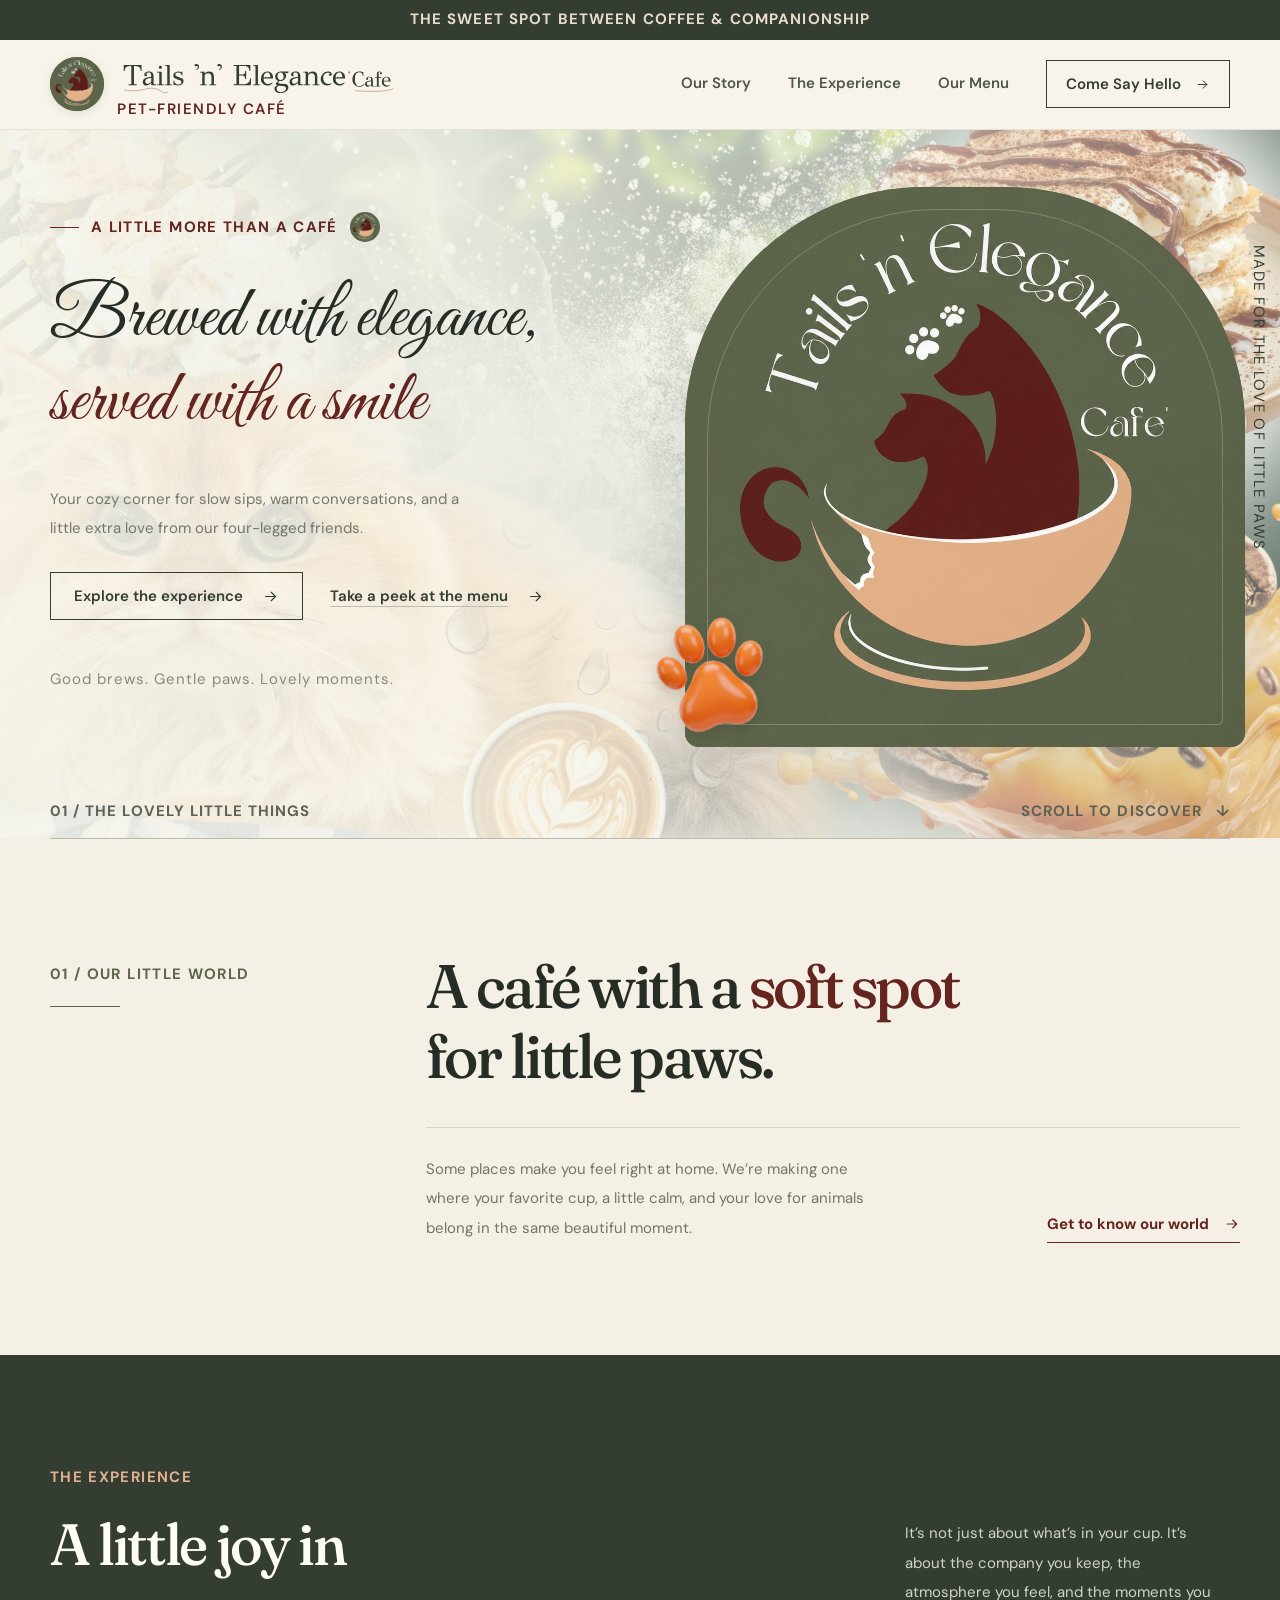
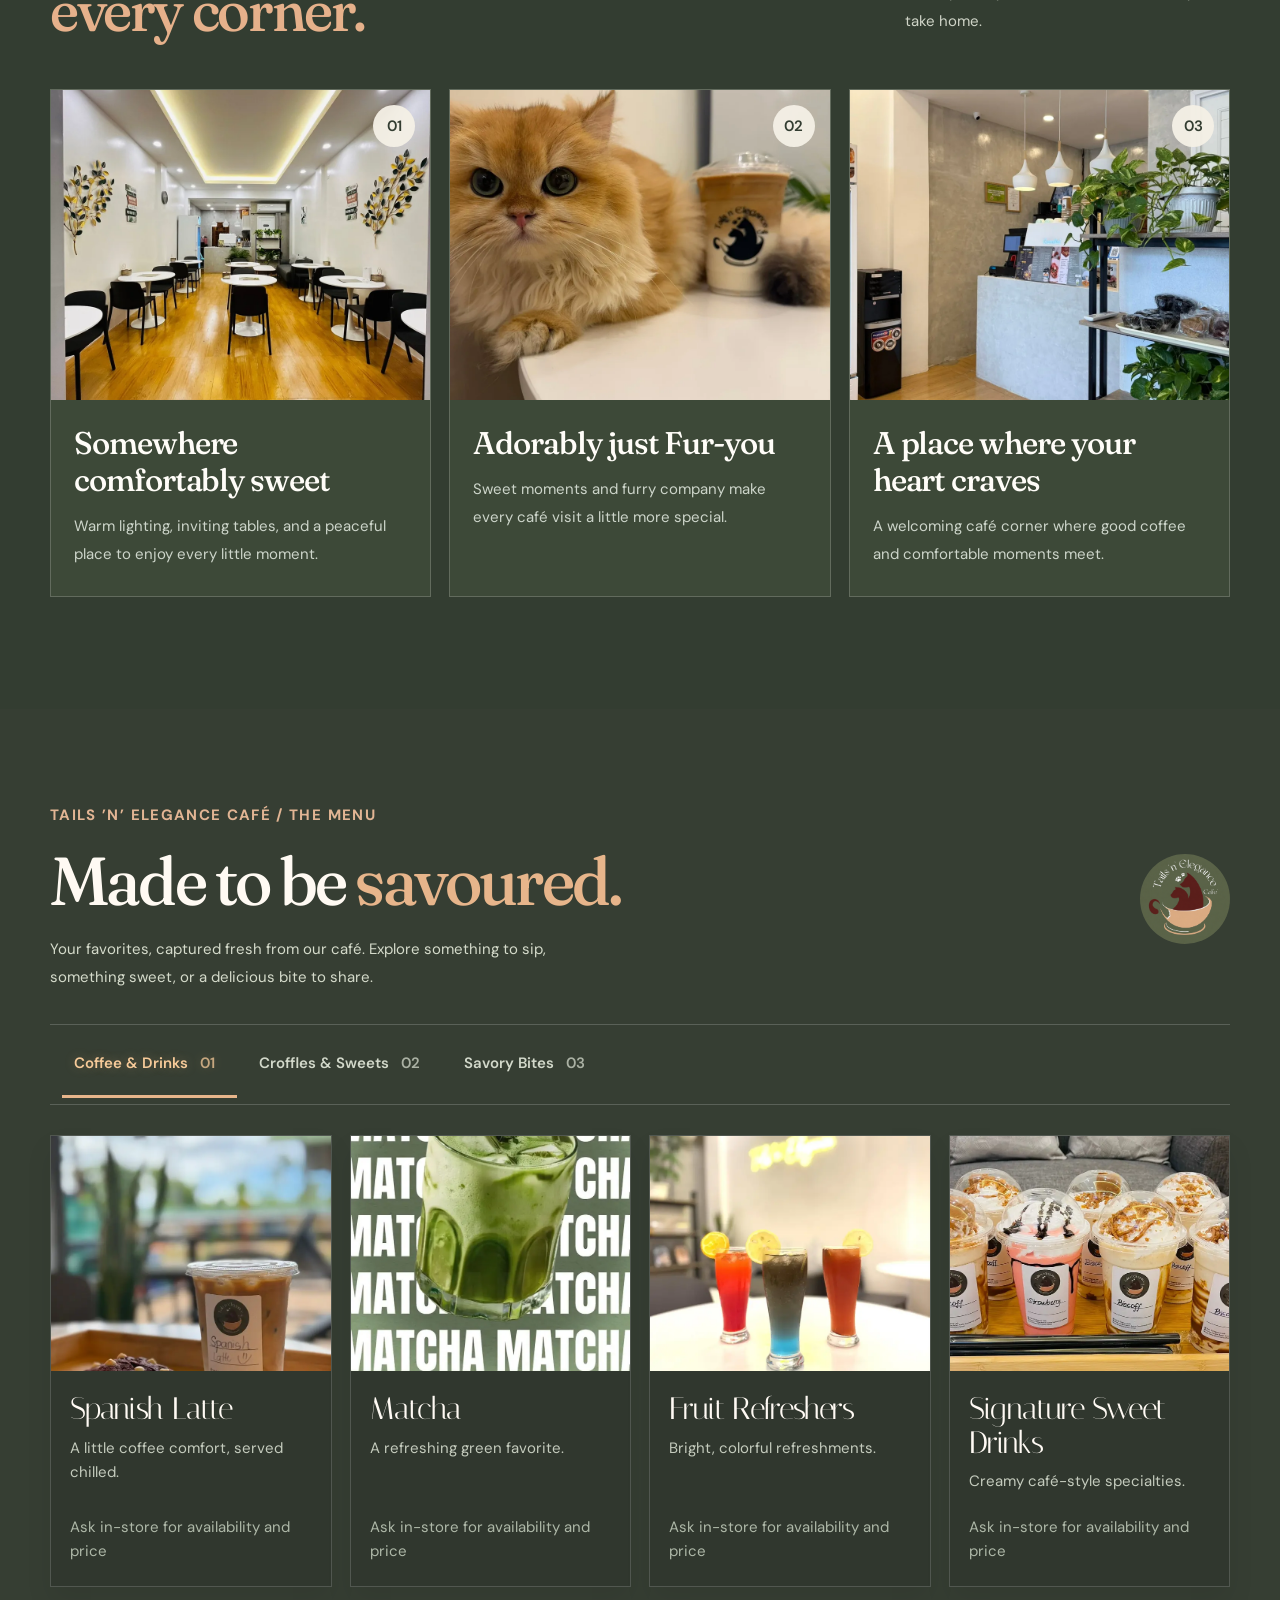
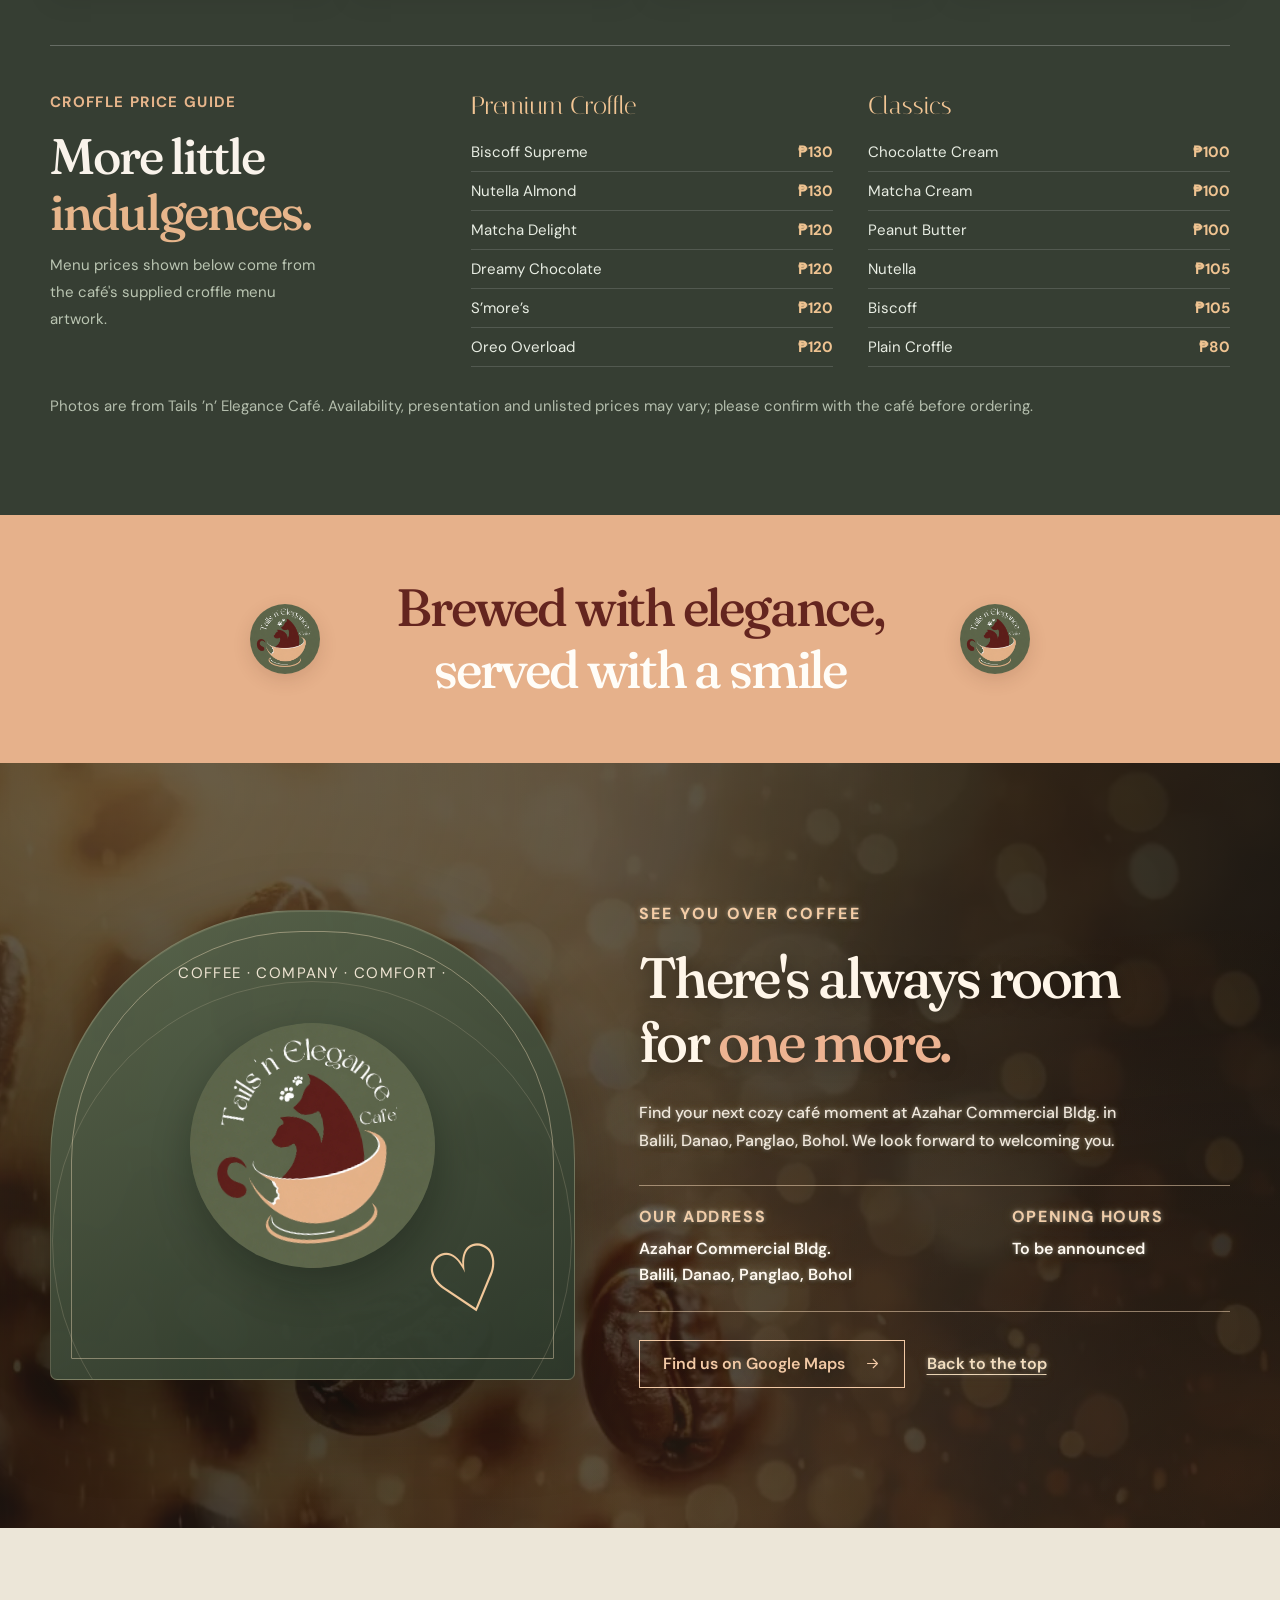
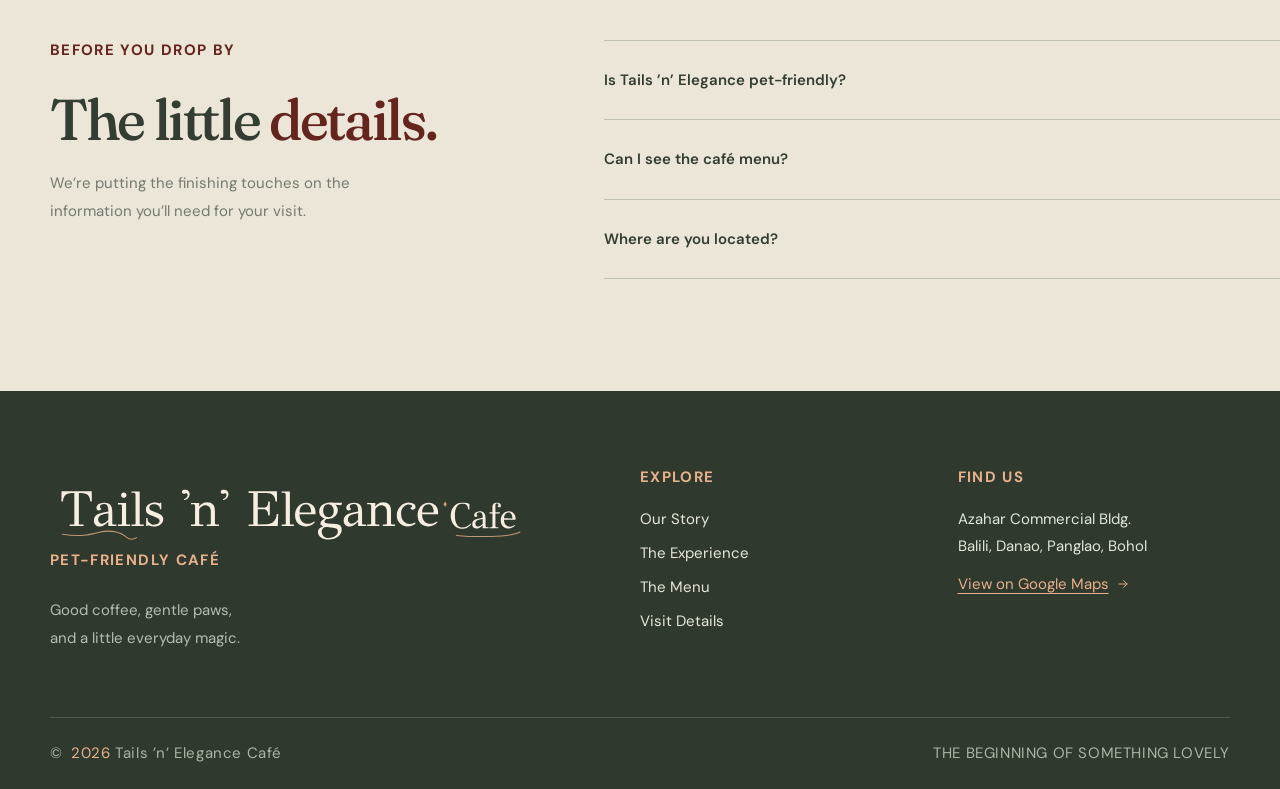
==== commit a58468f7: "Prevent menu tab text clipping on hover and preserve accessible glow" ====
--- a/index.html
+++ b/index.html
@@ -10,7 +10,7 @@
   <link rel="preconnect" href="https://fonts.googleapis.com" />
   <link rel="preconnect" href="https://fonts.gstatic.com" crossorigin />
   <link href="https://fonts.googleapis.com/css2?family=Bodoni+Moda:wght@400;500;600&family=DM+Sans:wght@400;450;500;600;700&family=Fraunces:opsz,wght@9..144,400..700&family=Great+Vibes&family=Italiana&display=swap" rel="stylesheet" />
-  <link rel="stylesheet" href="styles.css?v=minimum-legibility-15px-20261029" />
+  <link rel="stylesheet" href="styles.css?v=menu-tabs-hover-clip-fix-20261029" />
   <script src="script.js?v=visit-cinematic-20261028" defer></script>
   <script type="application/ld+json">
   {"@context":"https://schema.org","@type":"CafeOrCoffeeShop","name":"Tails ’n’ Elegance Café","url":"https://jenu11.github.io/tails-n-elegance-cafe/","address":{"@type":"PostalAddress","streetAddress":"Azahar Commercial Bldg., Balili, Danao","addressLocality":"Panglao","addressRegion":"Bohol","addressCountry":"PH"}}
--- a/styles.css
+++ b/styles.css
@@ -766,3 +766,59 @@
   .hero-orbit-copy{right:-8px}
   .footer-bottom{font-size:15px}
 }
+
+
+/* MENU TABS — clipping fix for Coffee & Drinks 01 and its sibling tabs.
+   The tablist is horizontally scrollable. Scaling tabs on hover/press made
+   the text and glow extend beyond its clipping viewport; the original
+   keyboard and click behavior remains fully intact. */
+.cafe-menu-tabs{
+  overflow-x:auto;
+  overflow-y:hidden;
+  padding:7px 12px 6px;
+  scroll-padding-inline:12px;
+  -webkit-overflow-scrolling:touch;
+}
+.cafe-menu-tabs .cafe-menu-tab{
+  flex:0 0 auto;
+  min-width:max-content;
+  line-height:1.45;
+  position:relative;
+  transform:none;
+  transform-origin:center;
+  filter:none;
+}
+.cafe-menu-tabs .cafe-menu-tab:first-child{padding-left:12px}
+/* Let light and underline communicate interaction without moving or cropping text. */
+@media(hover:hover) and (pointer:fine){
+  .menu-section .cafe-menu-tabs .cafe-menu-tab:hover{
+    transform:none;
+    filter:none;
+    color:#fff6e9;
+    text-shadow:0 0 6px rgba(251,211,168,.65),0 0 16px rgba(237,181,128,.43);
+    box-shadow:inset 0 -2px 0 rgba(233,181,139,.38);
+  }
+}
+.menu-section .cafe-menu-tabs .cafe-menu-tab:active{
+  transform:none;
+  filter:none;
+  text-shadow:0 0 8px rgba(251,211,168,.67);
+  box-shadow:inset 0 -3px 0 rgba(246,202,153,.56);
+}
+/* Keep the selected tab clear and accessible after changing categories. */
+.menu-section .cafe-menu-tabs .cafe-menu-tab[aria-selected="true"]{
+  border-bottom-color:#e7b58b;
+  color:#f6ca99;
+}
+.menu-section .cafe-menu-tabs .cafe-menu-tab:focus-visible{
+  transform:none;
+  outline:2px solid #f6ca99;
+  outline-offset:2px;
+  box-shadow:0 0 12px rgba(241,189,139,.35);
+}
+/* Maintain the previously approved minimum font size at every viewport. */
+.cafe-menu-tabs .cafe-menu-tab,
+.cafe-menu-tabs .cafe-menu-tab span{font-size:15px}
+@media(prefers-reduced-motion:reduce){
+  .menu-section .cafe-menu-tabs .cafe-menu-tab:is(:hover,:active,:focus-visible){transform:none;transition:none}
+}
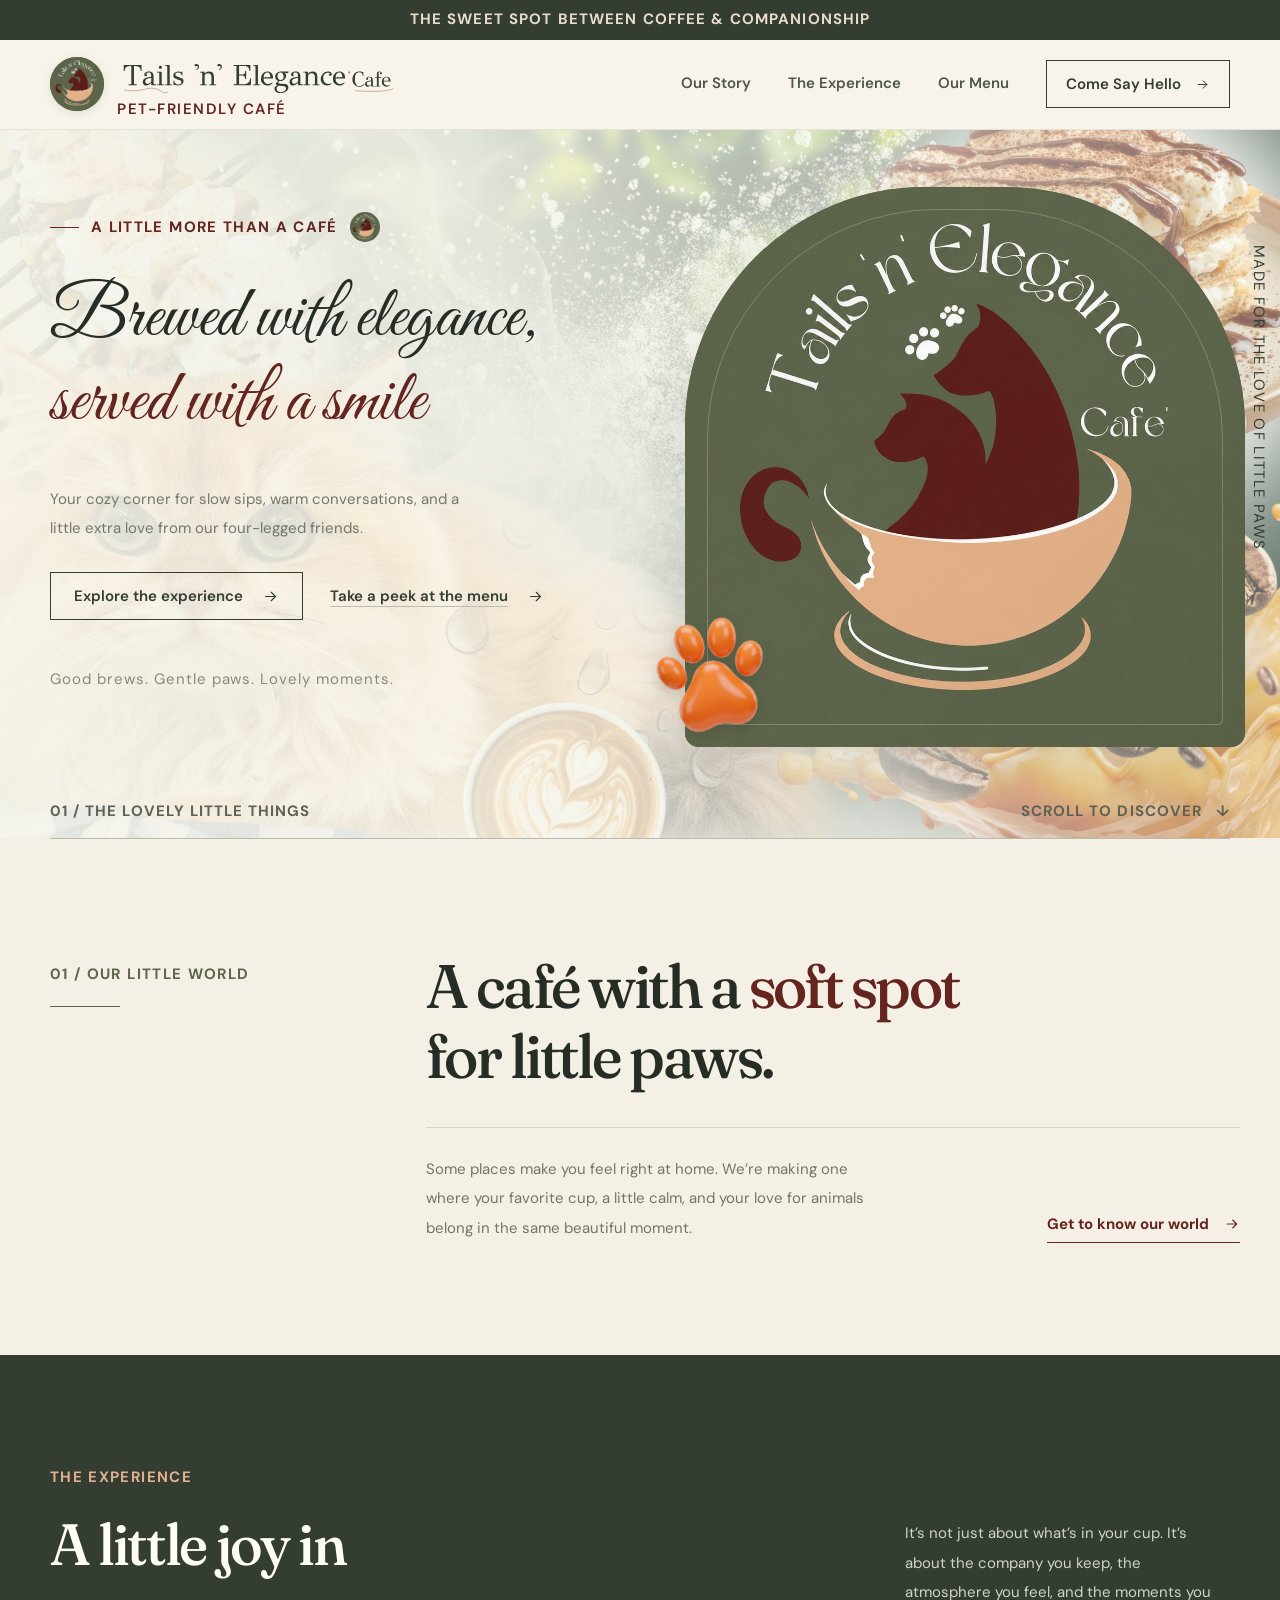
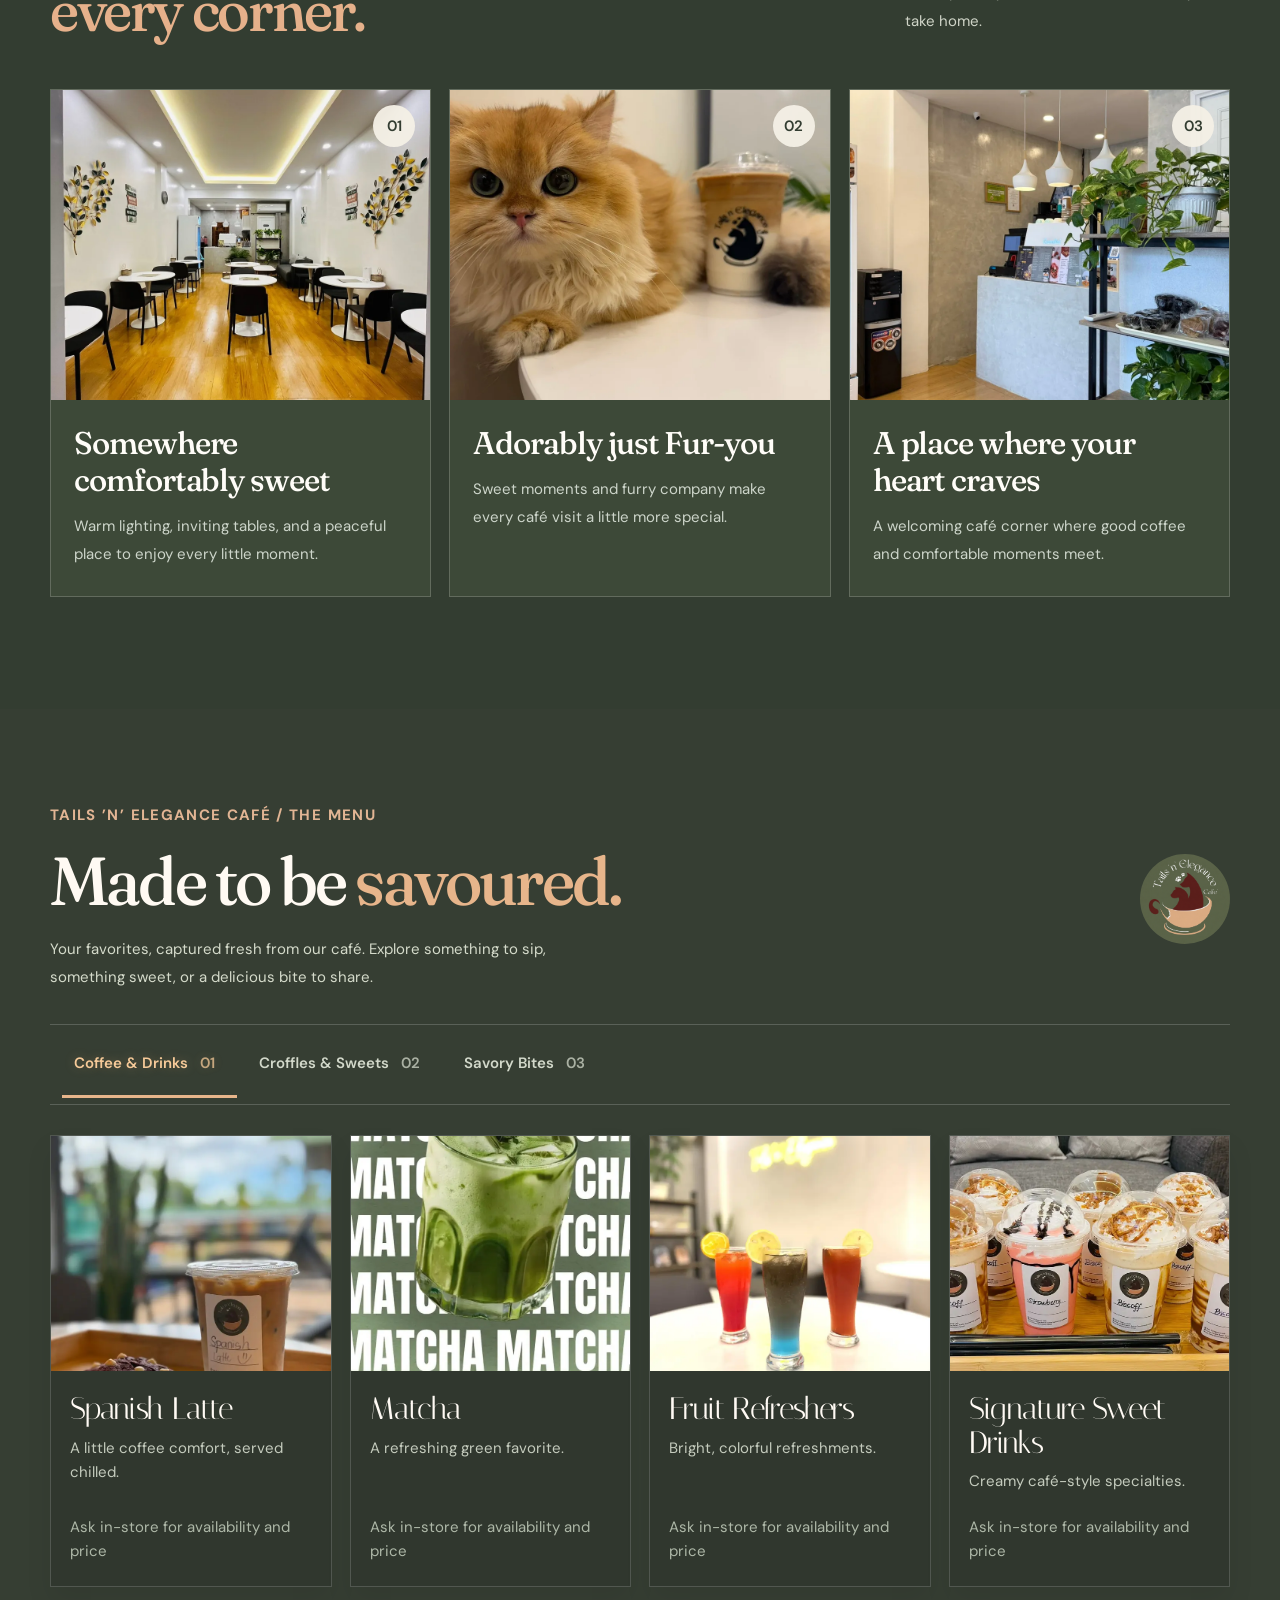
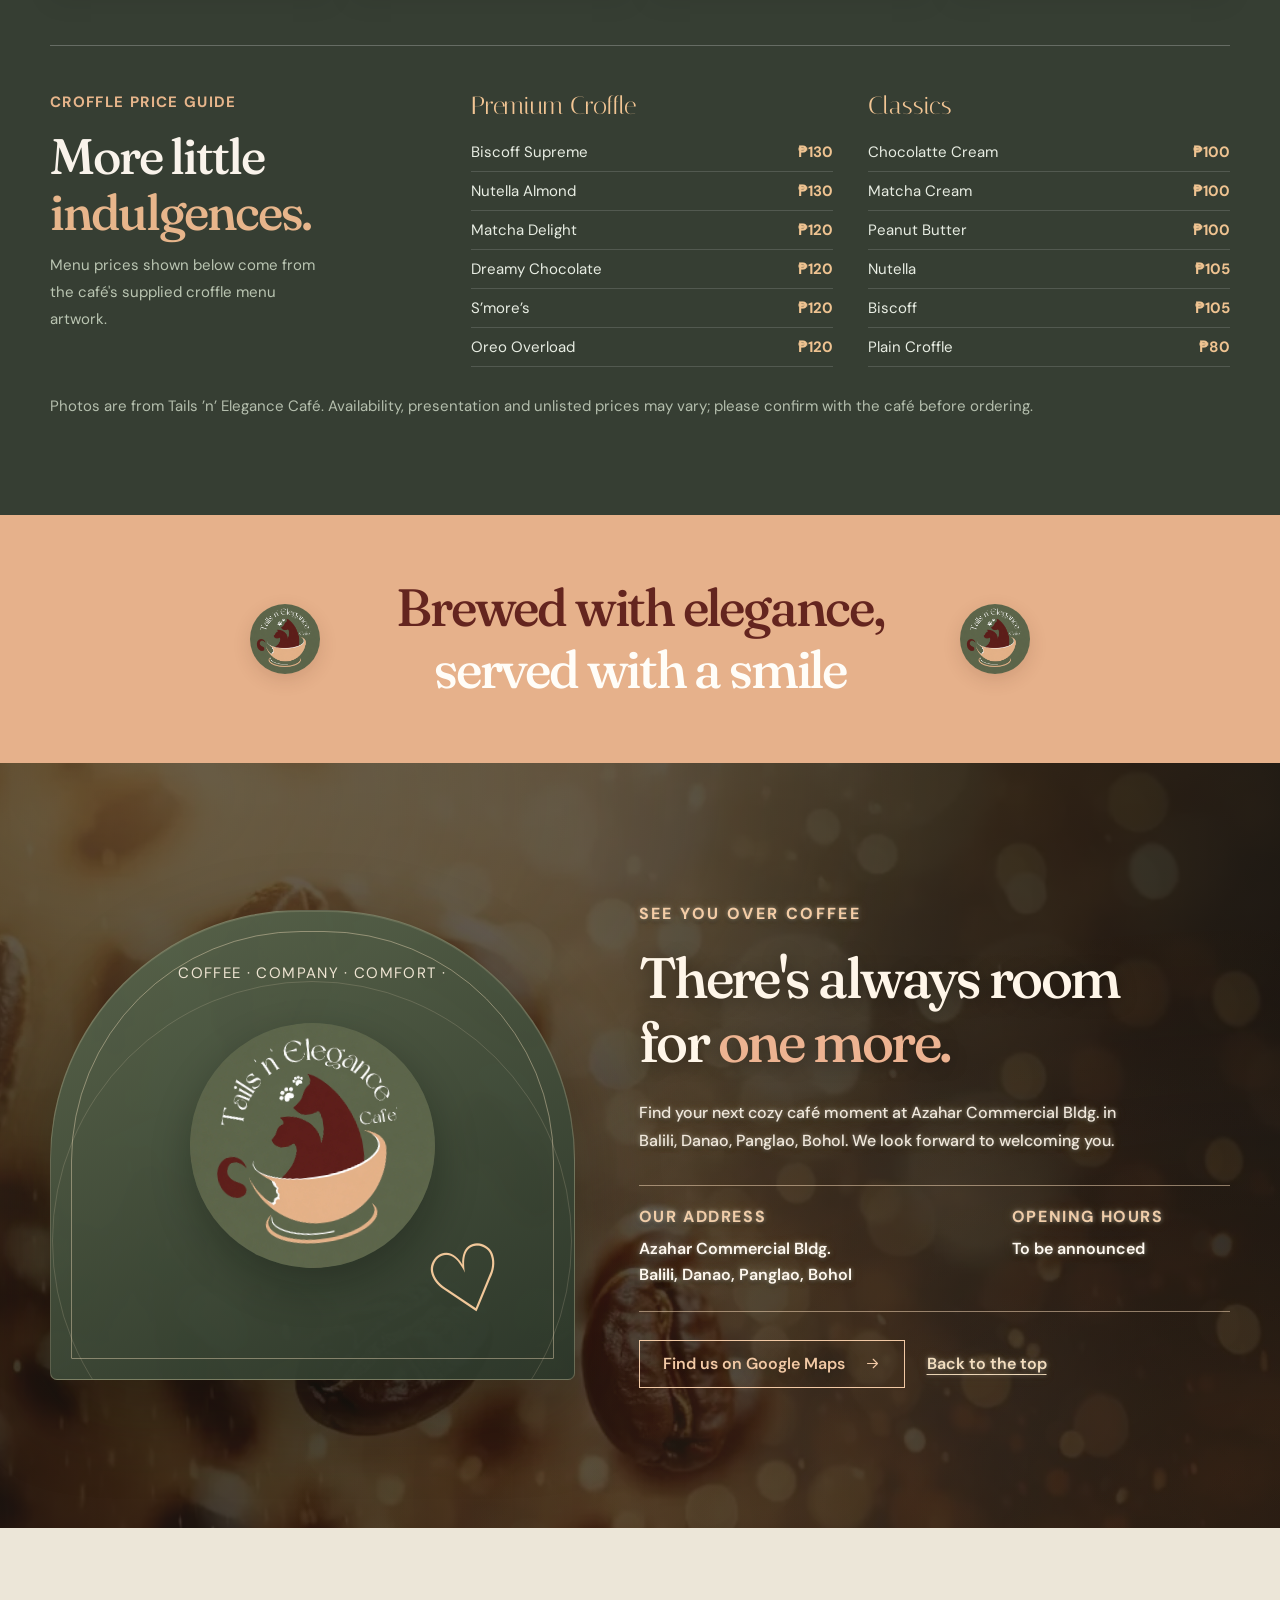
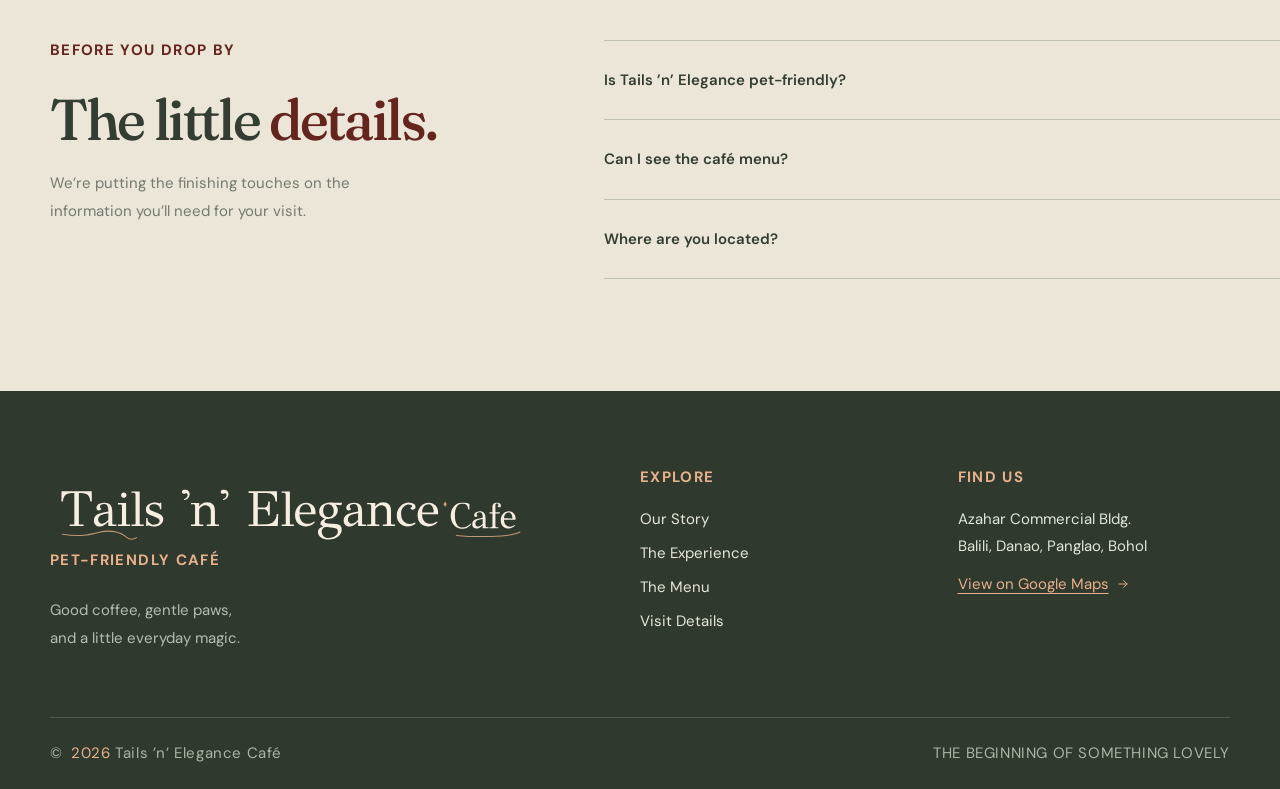
==== commit e573dac2: "Add safe inner pop animation to cafe menu tabs while preserving glow" ====
--- a/index.html
+++ b/index.html
@@ -10,7 +10,7 @@
   <link rel="preconnect" href="https://fonts.googleapis.com" />
   <link rel="preconnect" href="https://fonts.gstatic.com" crossorigin />
   <link href="https://fonts.googleapis.com/css2?family=Bodoni+Moda:wght@400;500;600&family=DM+Sans:wght@400;450;500;600;700&family=Fraunces:opsz,wght@9..144,400..700&family=Great+Vibes&family=Italiana&display=swap" rel="stylesheet" />
-  <link rel="stylesheet" href="styles.css?v=menu-tabs-hover-clip-fix-20261029" />
+  <link rel="stylesheet" href="styles.css?v=menu-tabs-inner-pop-20261029" />
   <script src="script.js?v=visit-cinematic-20261028" defer></script>
   <script type="application/ld+json">
   {"@context":"https://schema.org","@type":"CafeOrCoffeeShop","name":"Tails ’n’ Elegance Café","url":"https://jenu11.github.io/tails-n-elegance-cafe/","address":{"@type":"PostalAddress","streetAddress":"Azahar Commercial Bldg., Balili, Danao","addressLocality":"Panglao","addressRegion":"Bohol","addressCountry":"PH"}}
@@ -100,9 +100,9 @@
           <div class="cafe-menu-head-mark" aria-hidden="true"><img src="assets/tails-n-elegance-logo.webp" alt="" loading="lazy" width="120" height="120"/></div>
         </div>
         <div class="cafe-menu-tabs" role="tablist" aria-label="Café menu categories">
-          <button id="cafe-tab-drinks" class="cafe-menu-tab" type="button" role="tab" aria-controls="cafe-panel-drinks" aria-selected="true" tabindex="0">Coffee & Drinks <span>01</span></button>
-          <button id="cafe-tab-sweets" class="cafe-menu-tab" type="button" role="tab" aria-controls="cafe-panel-sweets" aria-selected="false" tabindex="-1">Croffles & Sweets <span>02</span></button>
-          <button id="cafe-tab-savory" class="cafe-menu-tab" type="button" role="tab" aria-controls="cafe-panel-savory" aria-selected="false" tabindex="-1">Savory Bites <span>03</span></button>
+          <button id="cafe-tab-drinks" class="cafe-menu-tab" type="button" role="tab" aria-controls="cafe-panel-drinks" aria-selected="true" tabindex="0"><span class="cafe-tab-content">Coffee & Drinks <span class="cafe-tab-num">01</span></span></button>
+          <button id="cafe-tab-sweets" class="cafe-menu-tab" type="button" role="tab" aria-controls="cafe-panel-sweets" aria-selected="false" tabindex="-1"><span class="cafe-tab-content">Croffles & Sweets <span class="cafe-tab-num">02</span></span></button>
+          <button id="cafe-tab-savory" class="cafe-menu-tab" type="button" role="tab" aria-controls="cafe-panel-savory" aria-selected="false" tabindex="-1"><span class="cafe-tab-content">Savory Bites <span class="cafe-tab-num">03</span></span></button>
         </div>
         <div class="cafe-menu-panel" id="cafe-panel-drinks" role="tabpanel" aria-labelledby="cafe-tab-drinks" ><div class="cafe-product-grid"><article class="cafe-product"><div class="cafe-product-photo"><img src="assets/menu/latte.webp" alt="Spanish Latte at Tails ’n’ Elegance Café" loading="lazy" decoding="async" width="740" height="900" /></div><div class="cafe-product-details"><h3>Spanish Latte</h3><p>A little coffee comfort, served chilled.</p><span class="cafe-product-note">Ask in-store for availability and price</span></div></article>
 <article class="cafe-product"><div class="cafe-product-photo"><img src="assets/menu/matcha.webp" alt="Matcha at Tails ’n’ Elegance Café" loading="lazy" decoding="async" width="740" height="900" /></div><div class="cafe-product-details"><h3>Matcha</h3><p>A refreshing green favorite.</p><span class="cafe-product-note">Ask in-store for availability and price</span></div></article>
--- a/styles.css
+++ b/styles.css
@@ -822,3 +822,46 @@
 @media(prefers-reduced-motion:reduce){
   .menu-section .cafe-menu-tabs .cafe-menu-tab:is(:hover,:active,:focus-visible){transform:none;transition:none}
 }
+
+
+/* MENU TAB INNER-POP — grow only the content *inside* the button.
+   The horizontally scrollable tab box does not scale, preventing the
+   clipping seen in the earlier interaction stage. Preserve warm glow. */
+.cafe-menu-tabs .cafe-menu-tab{gap:0}
+.cafe-menu-tabs .cafe-menu-tab .cafe-tab-content{
+  display:inline-flex;
+  align-items:center;
+  gap:12px;
+  opacity:1;
+  line-height:1.45;
+  white-space:nowrap;
+  transform:scale(1);
+  transform-origin:center center;
+  transition:transform .24s cubic-bezier(.2,1.5,.25,1),filter .24s ease;
+  will-change:transform;
+}
+.cafe-menu-tabs .cafe-menu-tab .cafe-tab-num{
+  font-size:15px;
+  opacity:.75;
+  line-height:1;
+}
+@media(hover:hover) and (pointer:fine){
+  .menu-section .cafe-menu-tabs .cafe-menu-tab:hover .cafe-tab-content{
+    transform:scale(1.065);
+    filter:drop-shadow(0 0 5px rgba(250,202,153,.54));
+  }
+}
+.menu-section .cafe-menu-tabs .cafe-menu-tab:active .cafe-tab-content{
+  transform:scale(.96);
+  transition-duration:.10s;
+}
+.menu-section .cafe-menu-tabs .cafe-menu-tab:focus-visible .cafe-tab-content{
+  transform:scale(1.04);
+}
+@media(prefers-reduced-motion:reduce){
+  .menu-section .cafe-menu-tabs .cafe-menu-tab .cafe-tab-content{
+    transform:none!important;
+    transition:none!important;
+    will-change:auto;
+  }
+}
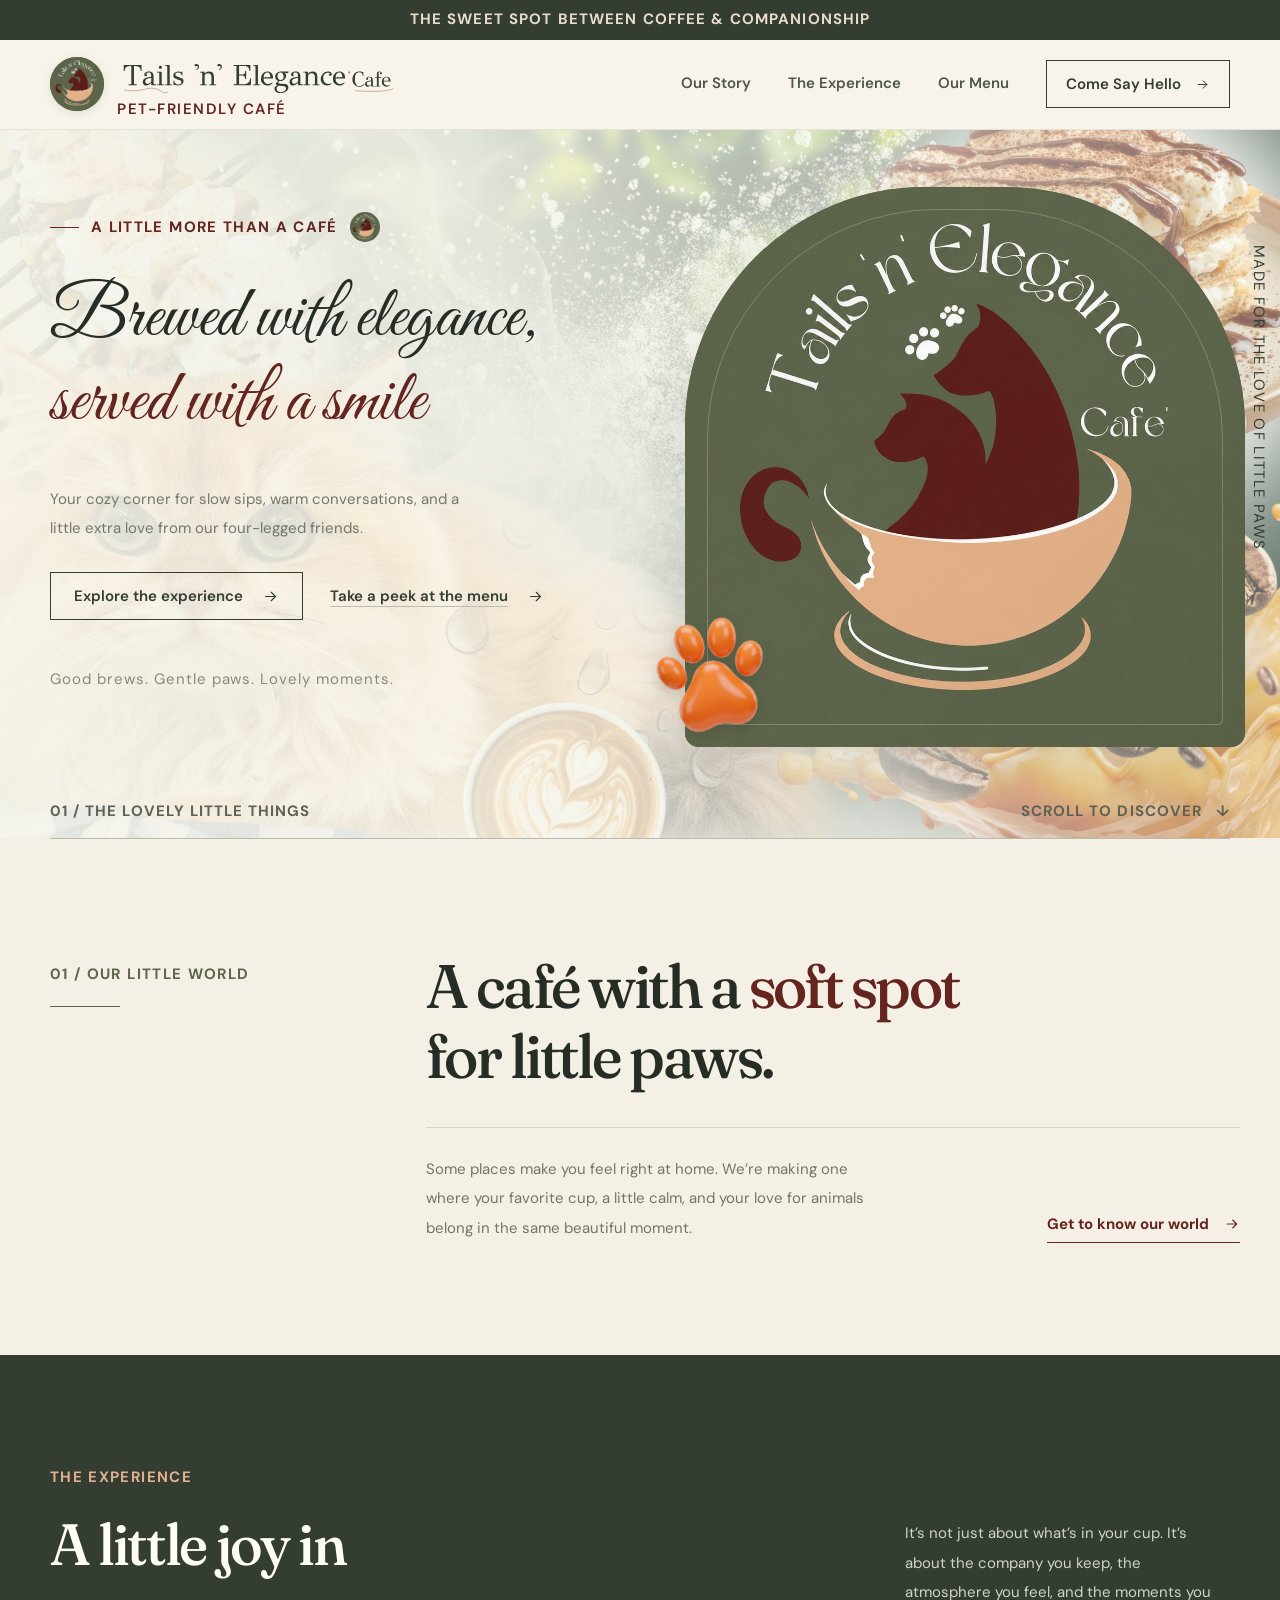
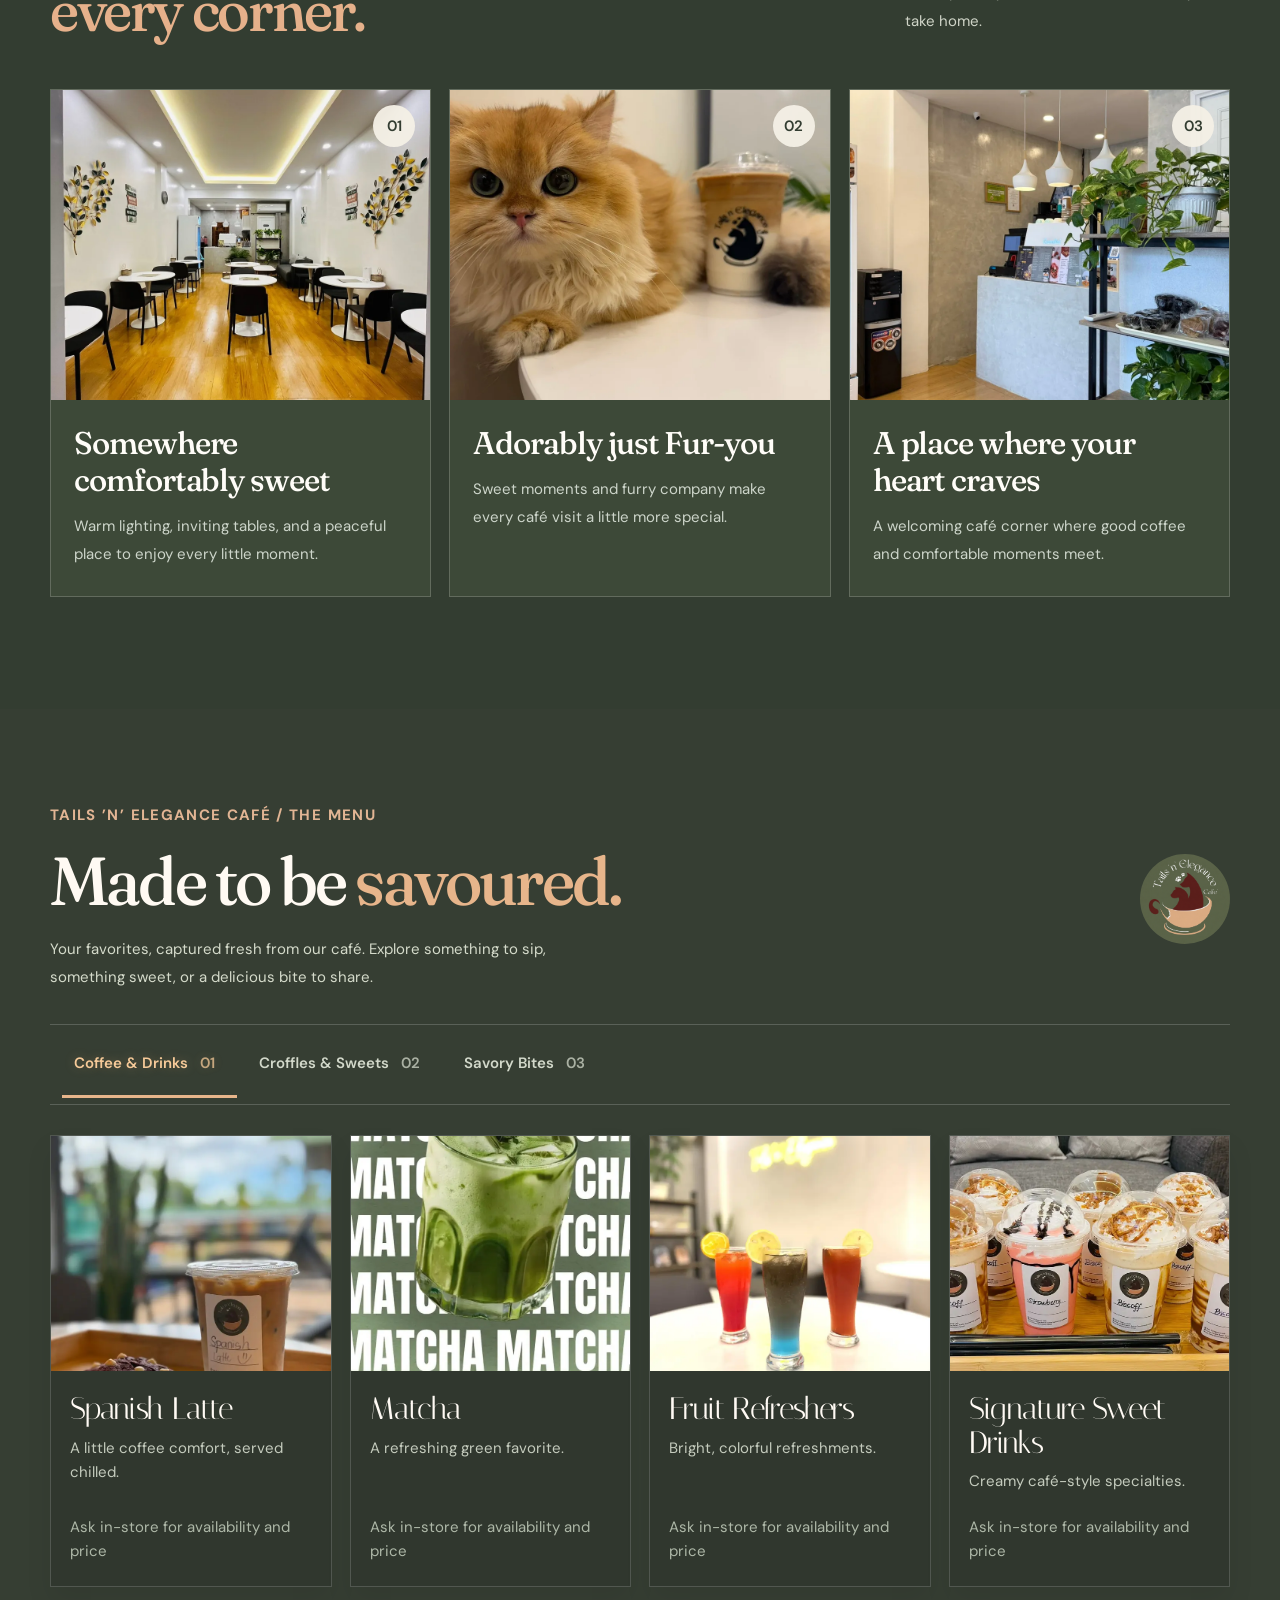
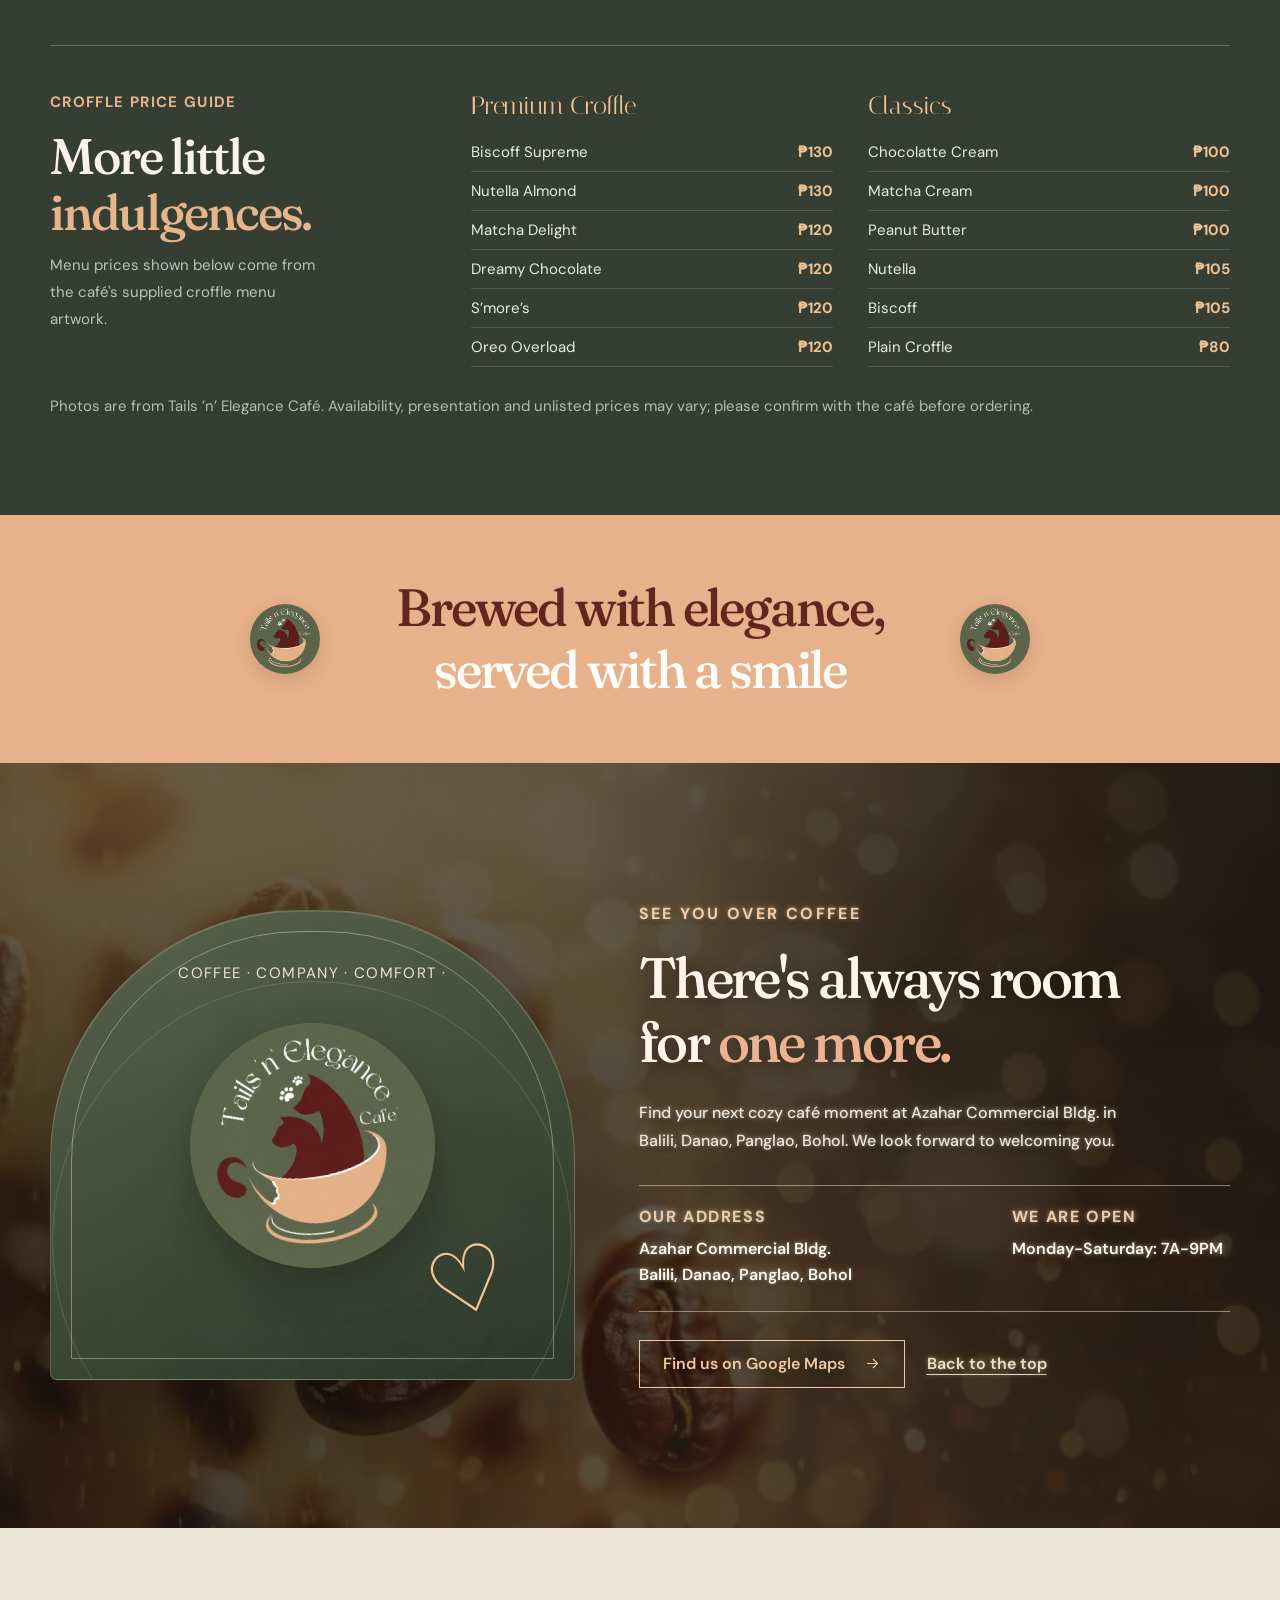
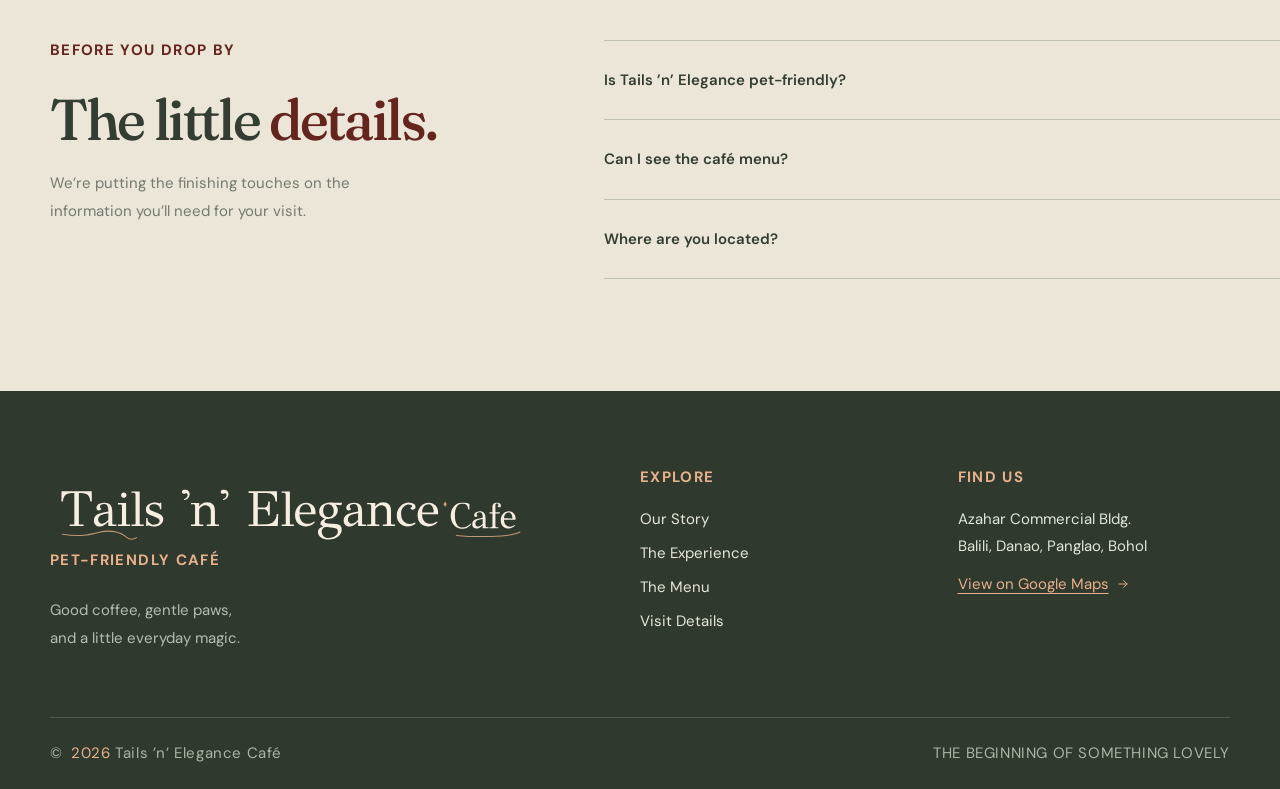
==== commit d4a11ac8: "Update café opening hours to Monday-Saturday 7A-9PM" ====
--- a/index.html
+++ b/index.html
@@ -136,7 +136,7 @@
       <div class="shell visit-grid">
         <div class="visit-graphic" aria-hidden="true"><div class="visit-ring"><span>COFFEE · COMPANY · COMFORT ·</span></div><img class="visit-big-paw" src="assets/tails-n-elegance-logo.webp" alt="" width="245" height="245" loading="lazy" decoding="async" /><span class="visit-squiggle">♡</span></div>
         <div class="visit-copy"><p class="eyebrow">SEE YOU OVER COFFEE</p><h2 id="visit-title">There's always room<br>for <em>one more.</em></h2><p>Find your next cozy café moment at Azahar Commercial Bldg. in Balili, Danao, Panglao, Bohol. We look forward to welcoming you.</p>
-          <div class="visit-info"><div><span>OUR ADDRESS</span><address>Azahar Commercial Bldg.<br>Balili, Danao, Panglao, Bohol</address></div><div><span>OPENING HOURS</span><strong>To be announced</strong></div></div>
+          <div class="visit-info"><div><span>OUR ADDRESS</span><address>Azahar Commercial Bldg.<br>Balili, Danao, Panglao, Bohol</address></div><div><span>WE ARE OPEN</span><strong>Monday-Saturday: 7A-9PM</strong></div></div>
           <div class="visit-actions"><a class="btn btn-primary" href="https://www.google.com/maps/search/?api=1&query=Azahar%20Commercial%20Bldg.%2C%20Balili%2C%20Danao%2C%20Panglao%2C%20Bohol" target="_blank" rel="noopener noreferrer" aria-label="Search our café address on Google Maps (opens in a new tab)">Find us on Google Maps <svg aria-hidden="true"><use href="#i-arrow"/></svg></a><a class="visit-back-link" href="#top">Back to the top</a></div>
         </div>
       </div>
@@ -145,7 +145,7 @@
       <div class="shell faq-grid"><div class="faq-heading"><p class="eyebrow">BEFORE YOU DROP BY</p><h2 id="faq-title">The little <em>details.</em></h2><p>We’re putting the finishing touches on the information you’ll need for your visit.</p></div><div class="faq-list">
         <details><summary>Is Tails ’n’ Elegance pet-friendly? <span aria-hidden="true">+</span></summary><p>Absolutely, that’s at the heart of our brand. Detailed visiting guidelines, including any pet-specific requirements, will be shared here when confirmed.</p></details>
         <details><summary>Can I see the café menu? <span aria-hidden="true">+</span></summary><p>You can explore the preview categories above. The complete menu and prices will be published once finalized.</p></details>
-        <details><summary>Where are you located? <span aria-hidden="true">+</span></summary><p>Visit Tails ’n’ Elegance Café at Azahar Commercial Bldg., Balili, Danao, Panglao, Bohol. <a class="faq-directions" href="https://www.google.com/maps/search/?api=1&query=Azahar%20Commercial%20Bldg.%2C%20Balili%2C%20Danao%2C%20Panglao%2C%20Bohol" target="_blank" rel="noopener noreferrer">Look up the address on Google Maps</a>. Opening hours will be announced once confirmed.</p></details>
+        <details><summary>Where are you located? <span aria-hidden="true">+</span></summary><p>Visit Tails ’n’ Elegance Café at Azahar Commercial Bldg., Balili, Danao, Panglao, Bohol. <a class="faq-directions" href="https://www.google.com/maps/search/?api=1&query=Azahar%20Commercial%20Bldg.%2C%20Balili%2C%20Danao%2C%20Panglao%2C%20Bohol" target="_blank" rel="noopener noreferrer">Look up the address on Google Maps</a>. We are open Monday-Saturday: 7A-9PM.</p></details>
       </div></div>
     </section>
   </main>
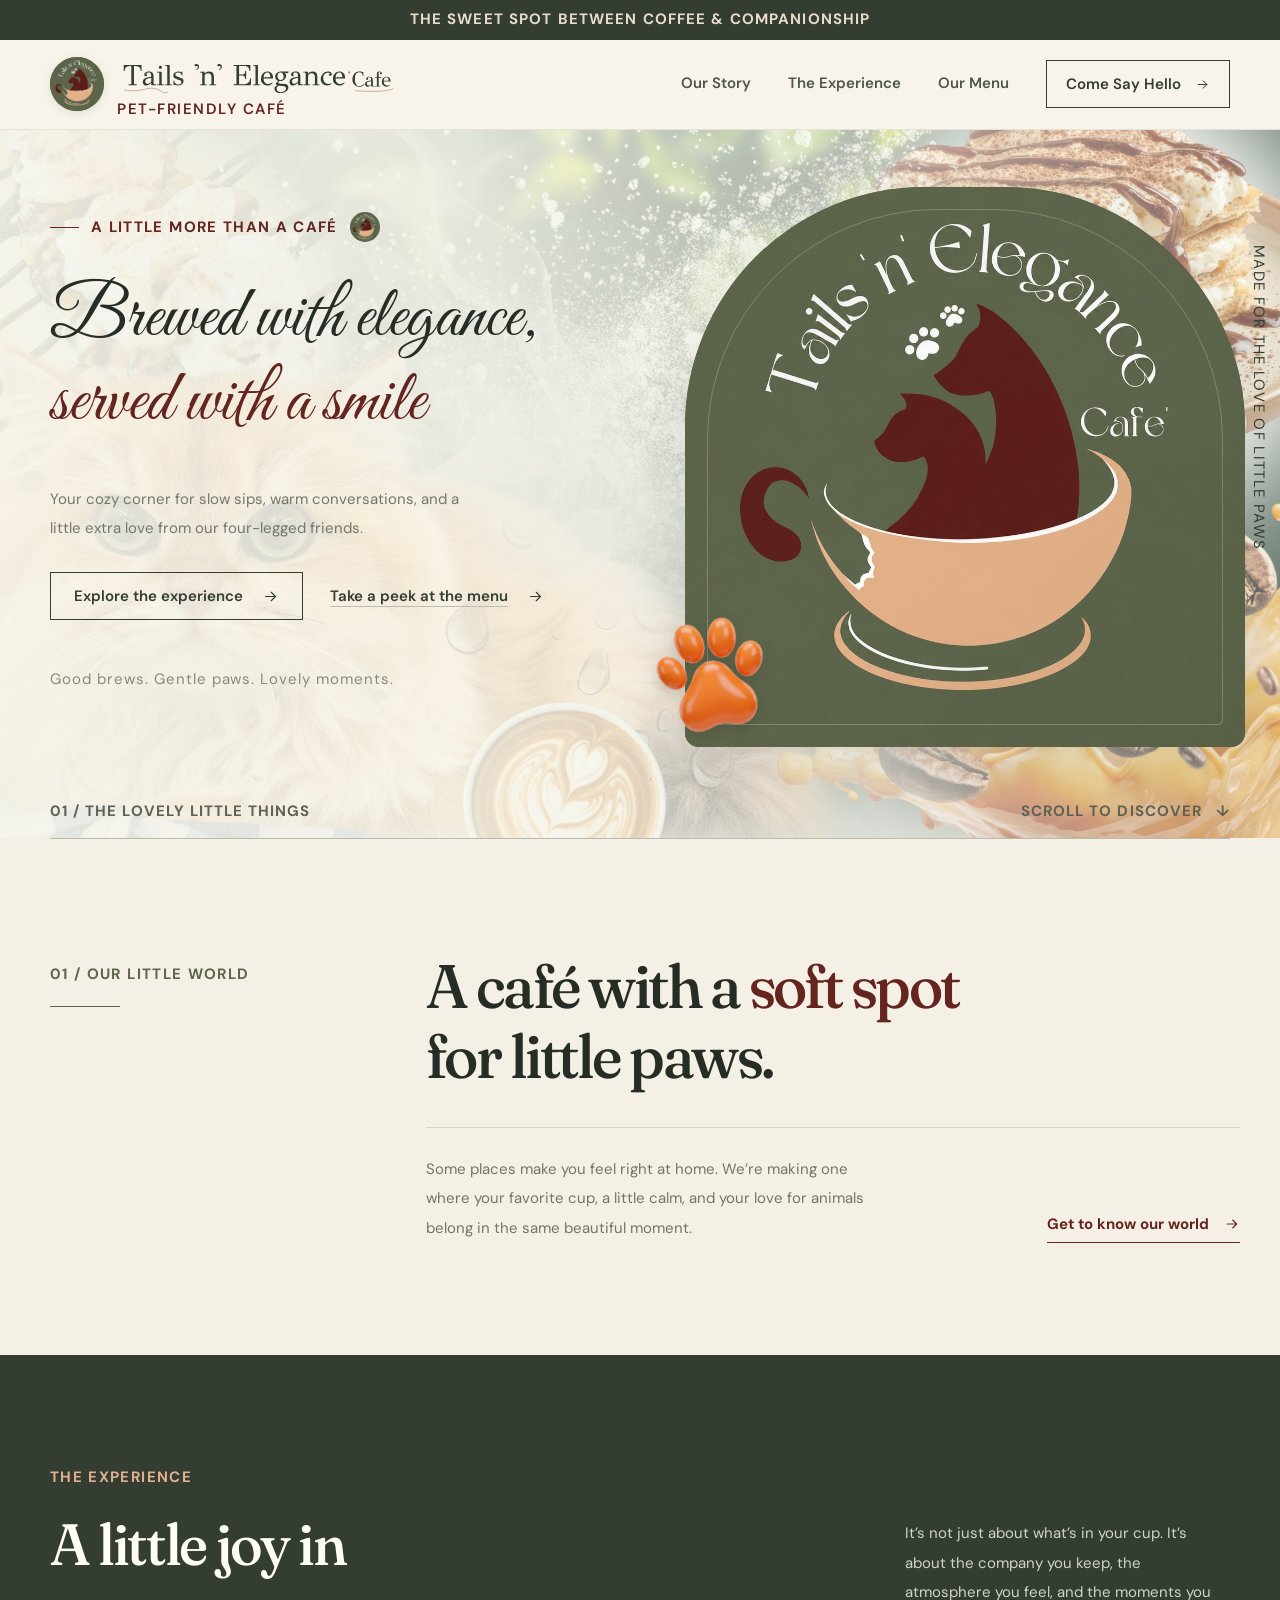
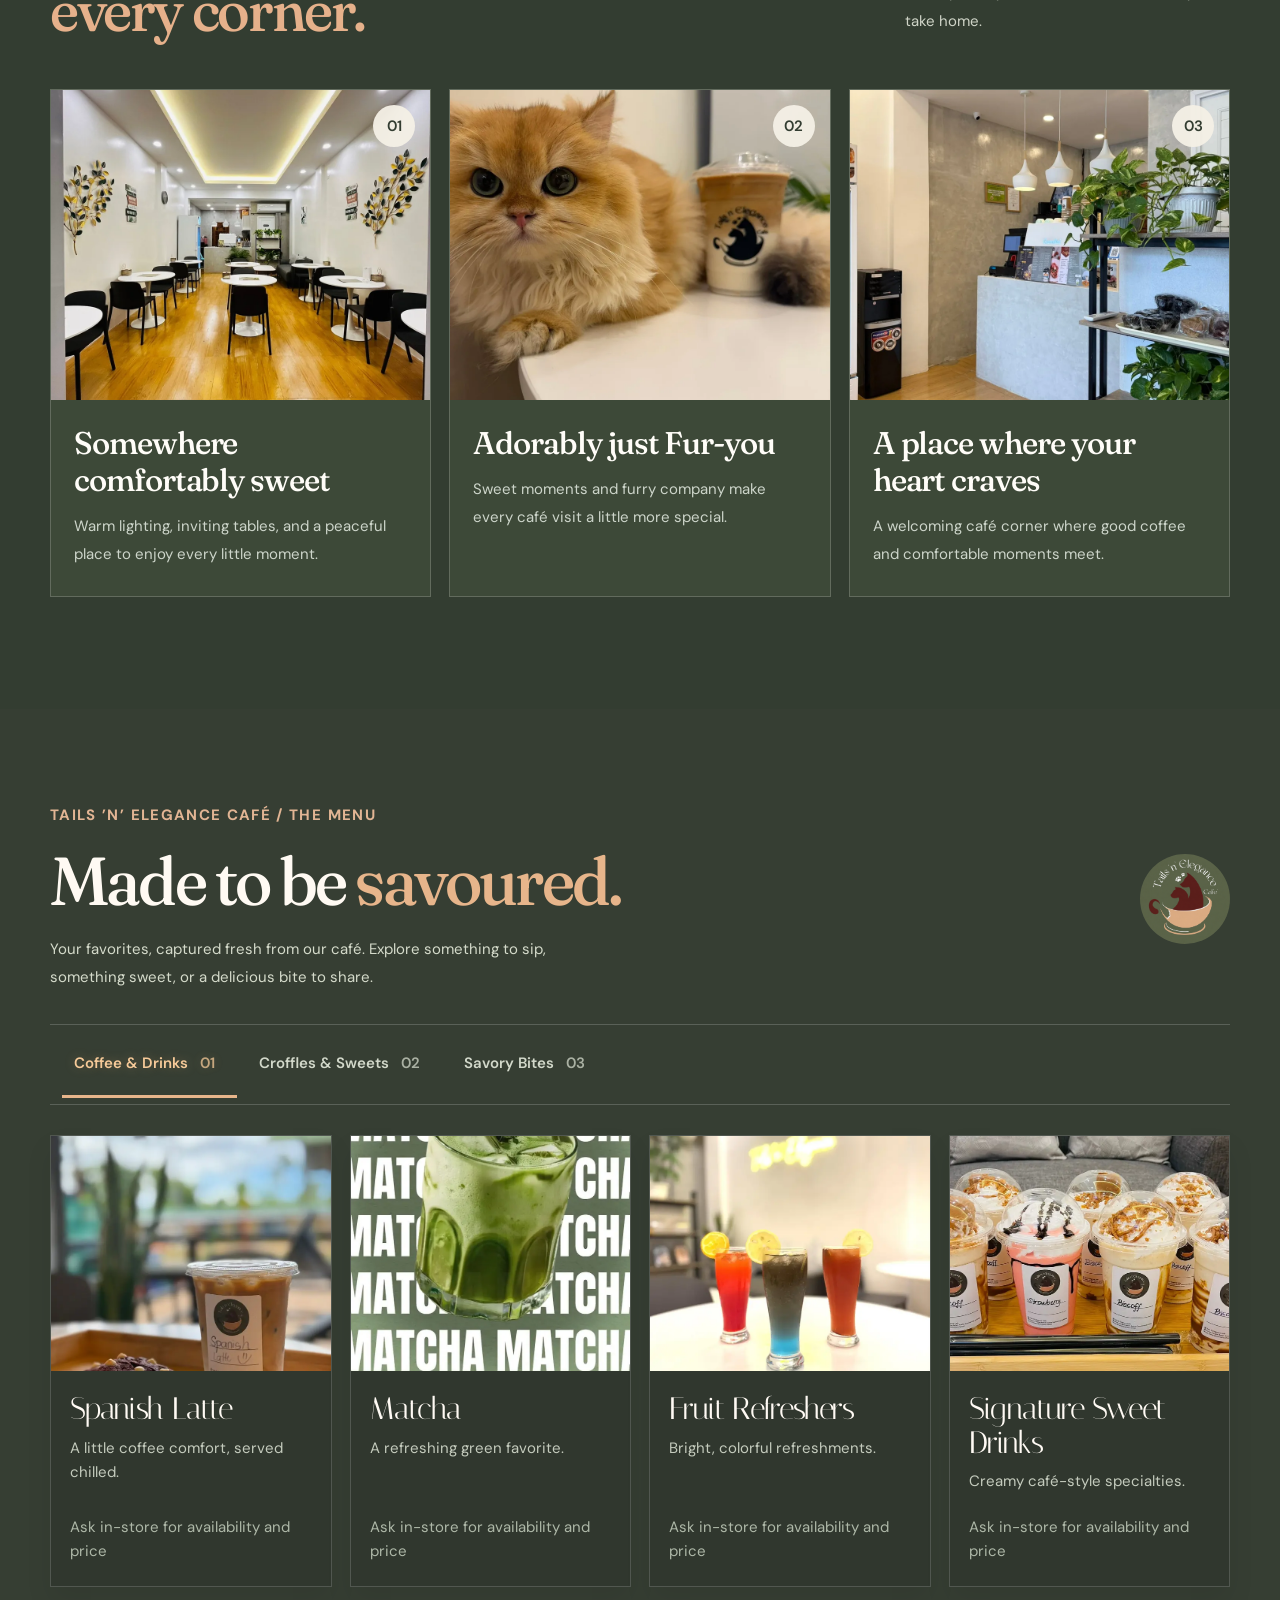
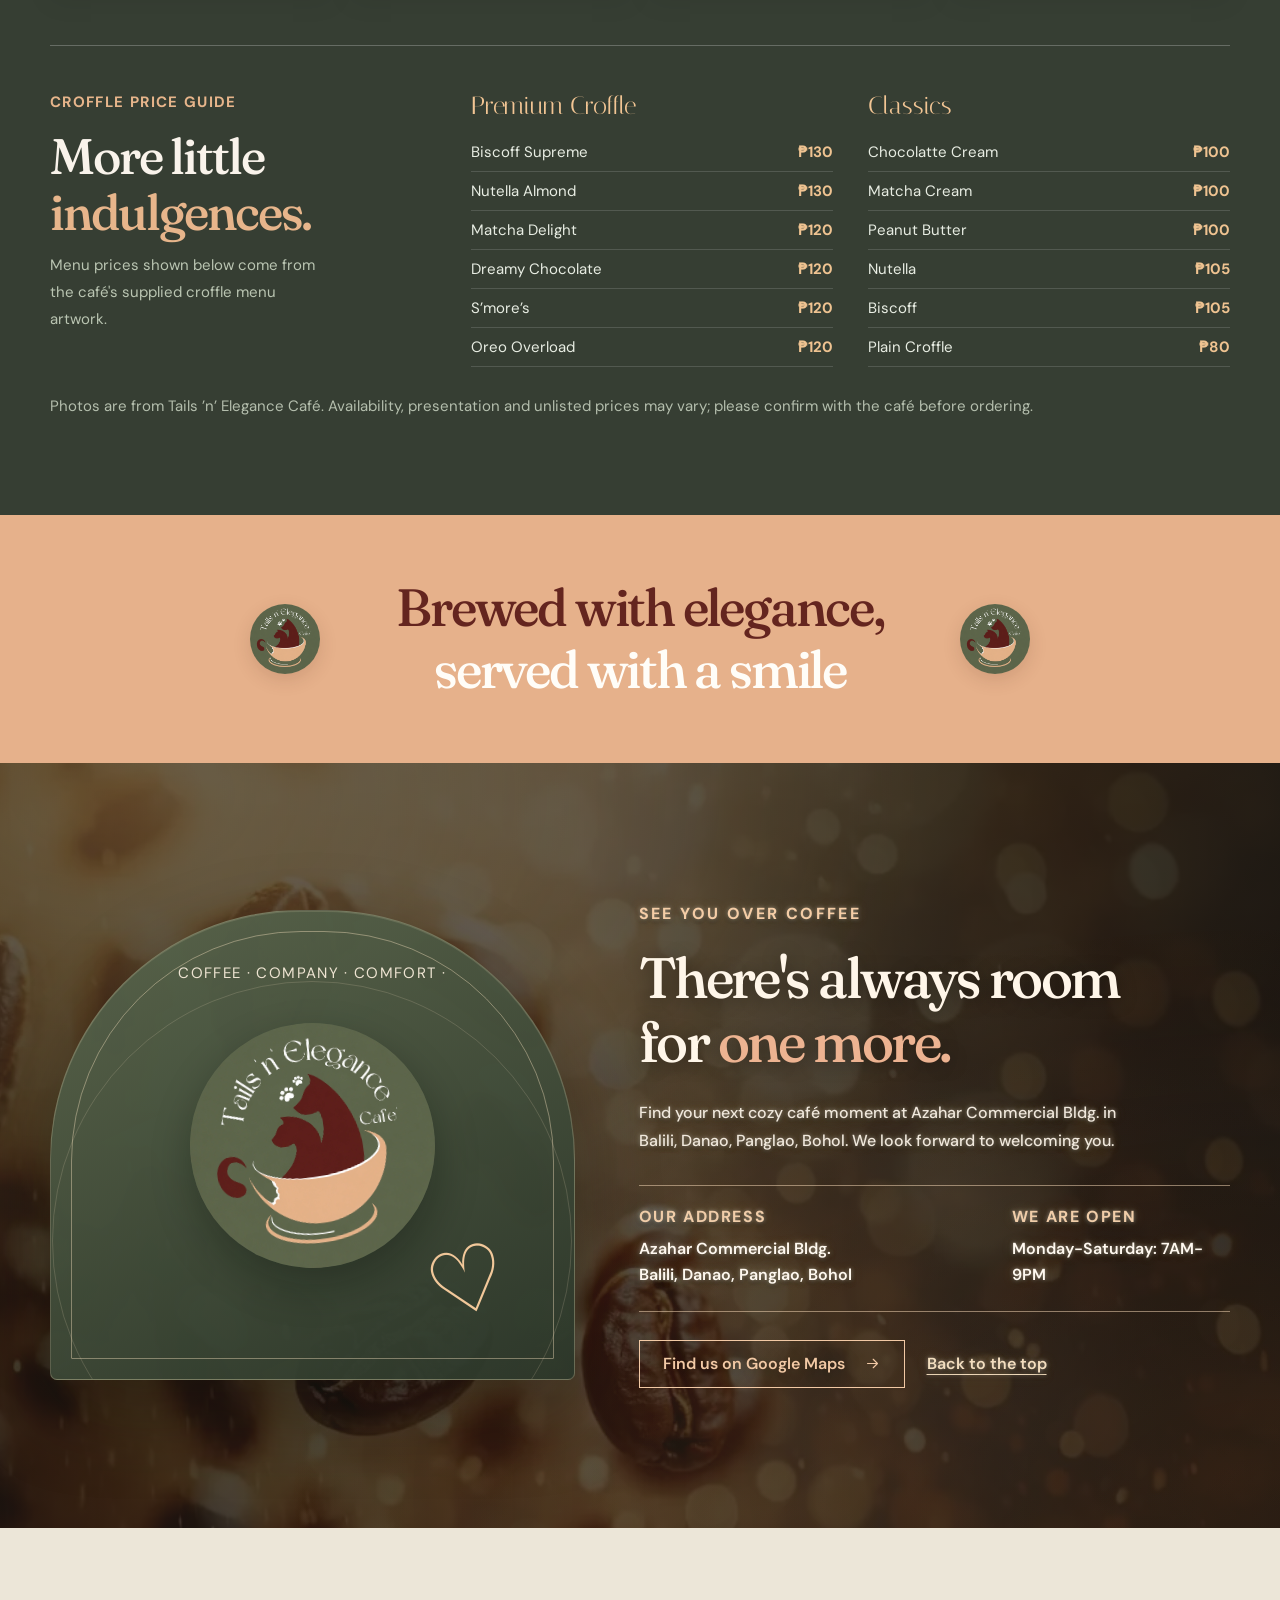
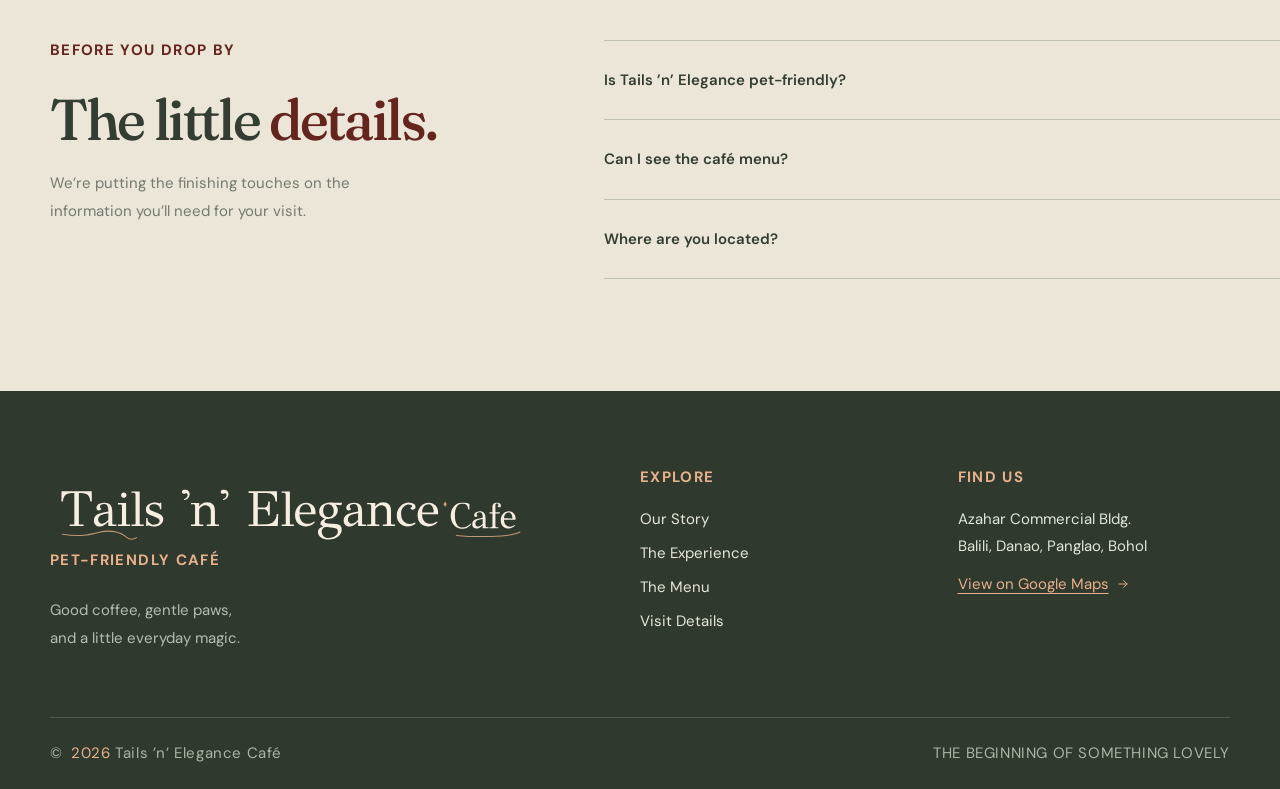
==== commit 9e6eb3b9: "Correct opening hours from 7A to 7AM in Visit and FAQ" ====
--- a/index.html
+++ b/index.html
@@ -136,7 +136,7 @@
       <div class="shell visit-grid">
         <div class="visit-graphic" aria-hidden="true"><div class="visit-ring"><span>COFFEE · COMPANY · COMFORT ·</span></div><img class="visit-big-paw" src="assets/tails-n-elegance-logo.webp" alt="" width="245" height="245" loading="lazy" decoding="async" /><span class="visit-squiggle">♡</span></div>
         <div class="visit-copy"><p class="eyebrow">SEE YOU OVER COFFEE</p><h2 id="visit-title">There's always room<br>for <em>one more.</em></h2><p>Find your next cozy café moment at Azahar Commercial Bldg. in Balili, Danao, Panglao, Bohol. We look forward to welcoming you.</p>
-          <div class="visit-info"><div><span>OUR ADDRESS</span><address>Azahar Commercial Bldg.<br>Balili, Danao, Panglao, Bohol</address></div><div><span>WE ARE OPEN</span><strong>Monday-Saturday: 7A-9PM</strong></div></div>
+          <div class="visit-info"><div><span>OUR ADDRESS</span><address>Azahar Commercial Bldg.<br>Balili, Danao, Panglao, Bohol</address></div><div><span>WE ARE OPEN</span><strong>Monday-Saturday: 7AM-9PM</strong></div></div>
           <div class="visit-actions"><a class="btn btn-primary" href="https://www.google.com/maps/search/?api=1&query=Azahar%20Commercial%20Bldg.%2C%20Balili%2C%20Danao%2C%20Panglao%2C%20Bohol" target="_blank" rel="noopener noreferrer" aria-label="Search our café address on Google Maps (opens in a new tab)">Find us on Google Maps <svg aria-hidden="true"><use href="#i-arrow"/></svg></a><a class="visit-back-link" href="#top">Back to the top</a></div>
         </div>
       </div>
@@ -145,7 +145,7 @@
       <div class="shell faq-grid"><div class="faq-heading"><p class="eyebrow">BEFORE YOU DROP BY</p><h2 id="faq-title">The little <em>details.</em></h2><p>We’re putting the finishing touches on the information you’ll need for your visit.</p></div><div class="faq-list">
         <details><summary>Is Tails ’n’ Elegance pet-friendly? <span aria-hidden="true">+</span></summary><p>Absolutely, that’s at the heart of our brand. Detailed visiting guidelines, including any pet-specific requirements, will be shared here when confirmed.</p></details>
         <details><summary>Can I see the café menu? <span aria-hidden="true">+</span></summary><p>You can explore the preview categories above. The complete menu and prices will be published once finalized.</p></details>
-        <details><summary>Where are you located? <span aria-hidden="true">+</span></summary><p>Visit Tails ’n’ Elegance Café at Azahar Commercial Bldg., Balili, Danao, Panglao, Bohol. <a class="faq-directions" href="https://www.google.com/maps/search/?api=1&query=Azahar%20Commercial%20Bldg.%2C%20Balili%2C%20Danao%2C%20Panglao%2C%20Bohol" target="_blank" rel="noopener noreferrer">Look up the address on Google Maps</a>. We are open Monday-Saturday: 7A-9PM.</p></details>
+        <details><summary>Where are you located? <span aria-hidden="true">+</span></summary><p>Visit Tails ’n’ Elegance Café at Azahar Commercial Bldg., Balili, Danao, Panglao, Bohol. <a class="faq-directions" href="https://www.google.com/maps/search/?api=1&query=Azahar%20Commercial%20Bldg.%2C%20Balili%2C%20Danao%2C%20Panglao%2C%20Bohol" target="_blank" rel="noopener noreferrer">Look up the address on Google Maps</a>. We are open Monday-Saturday: 7AM-9PM.</p></details>
       </div></div>
     </section>
   </main>
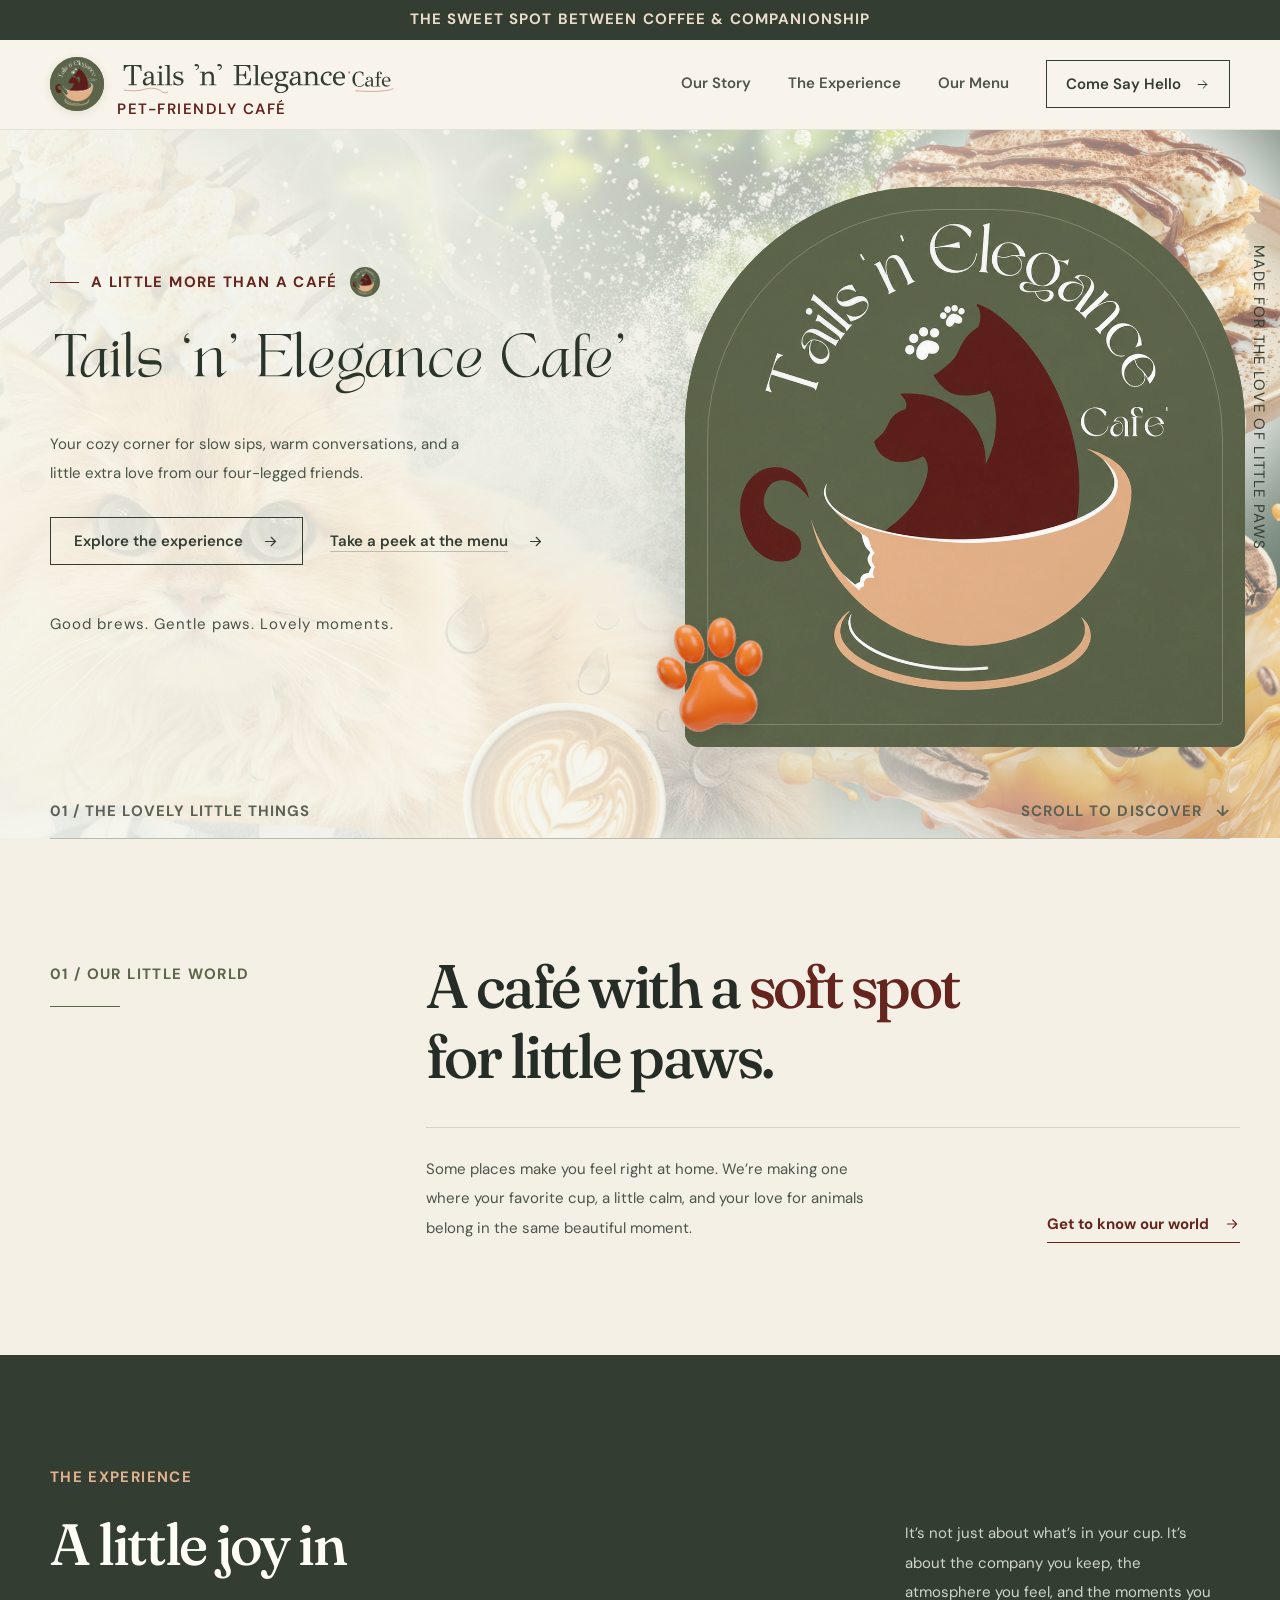
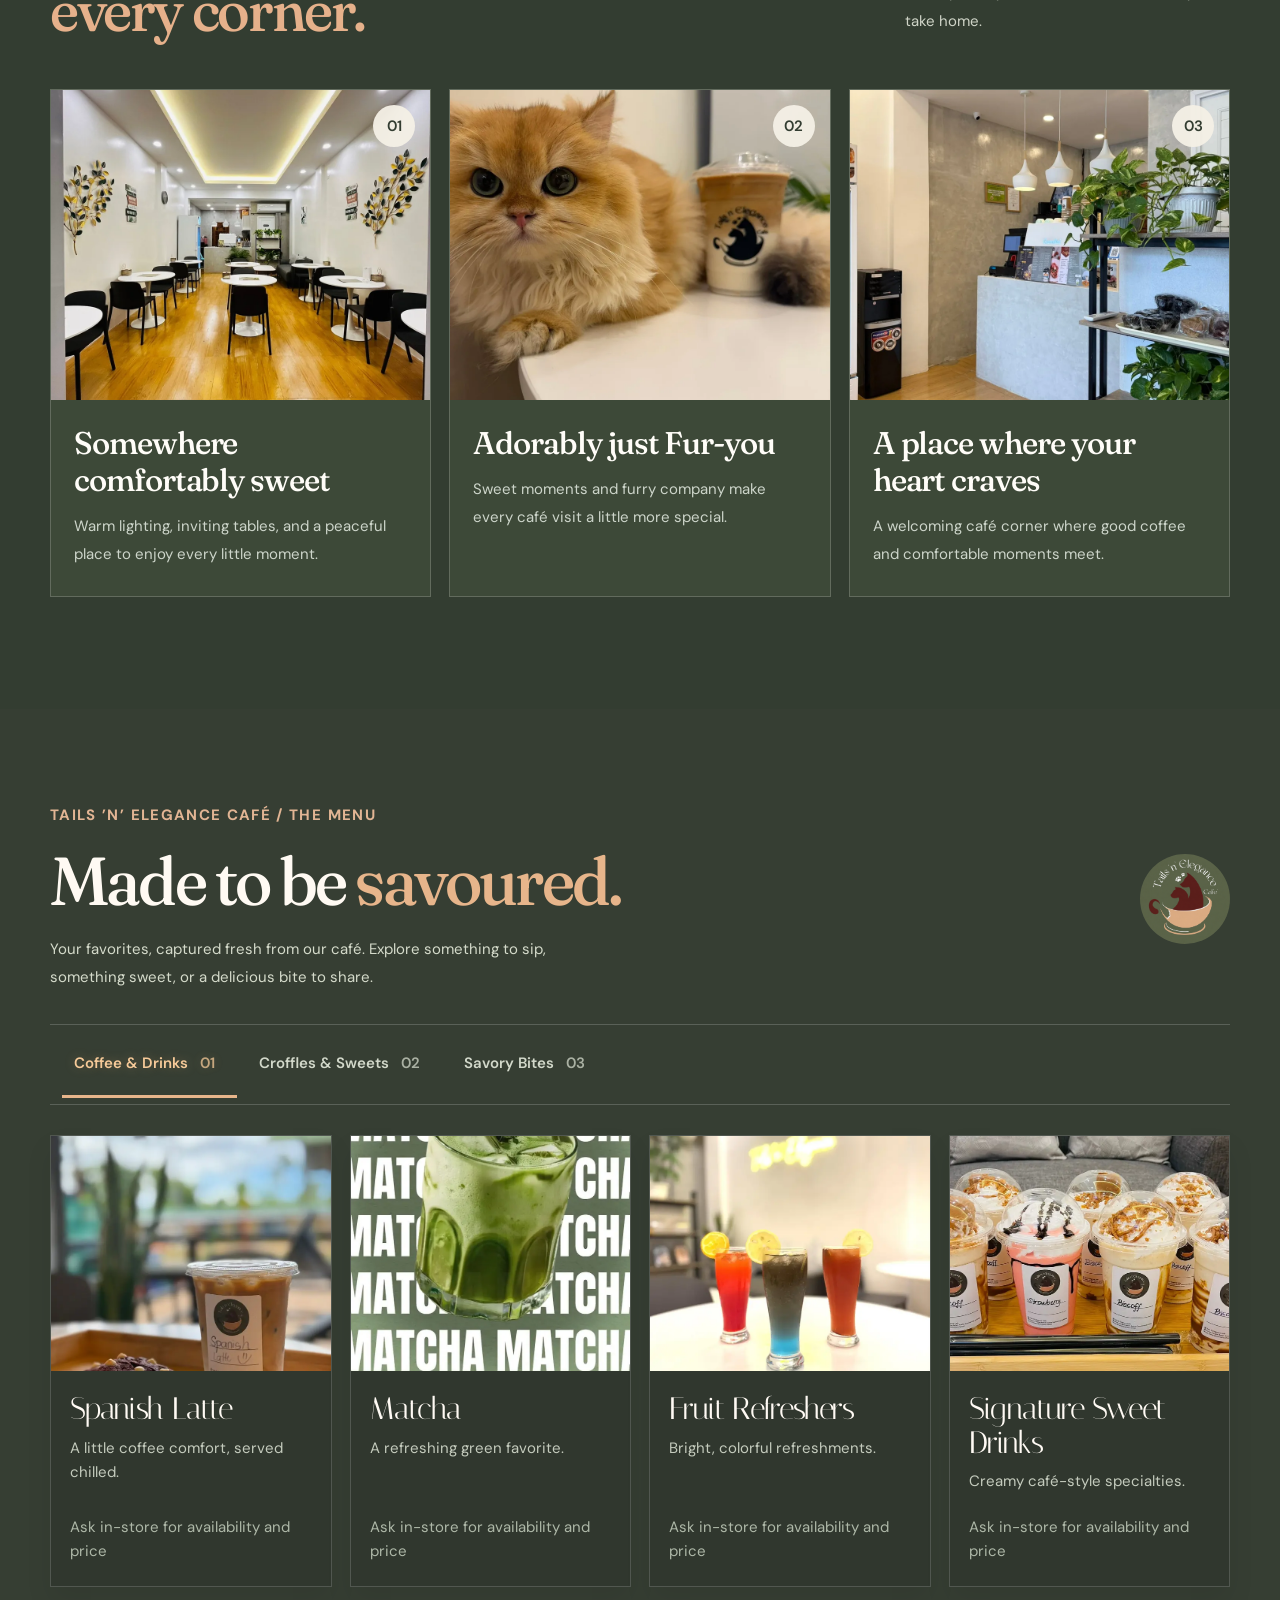
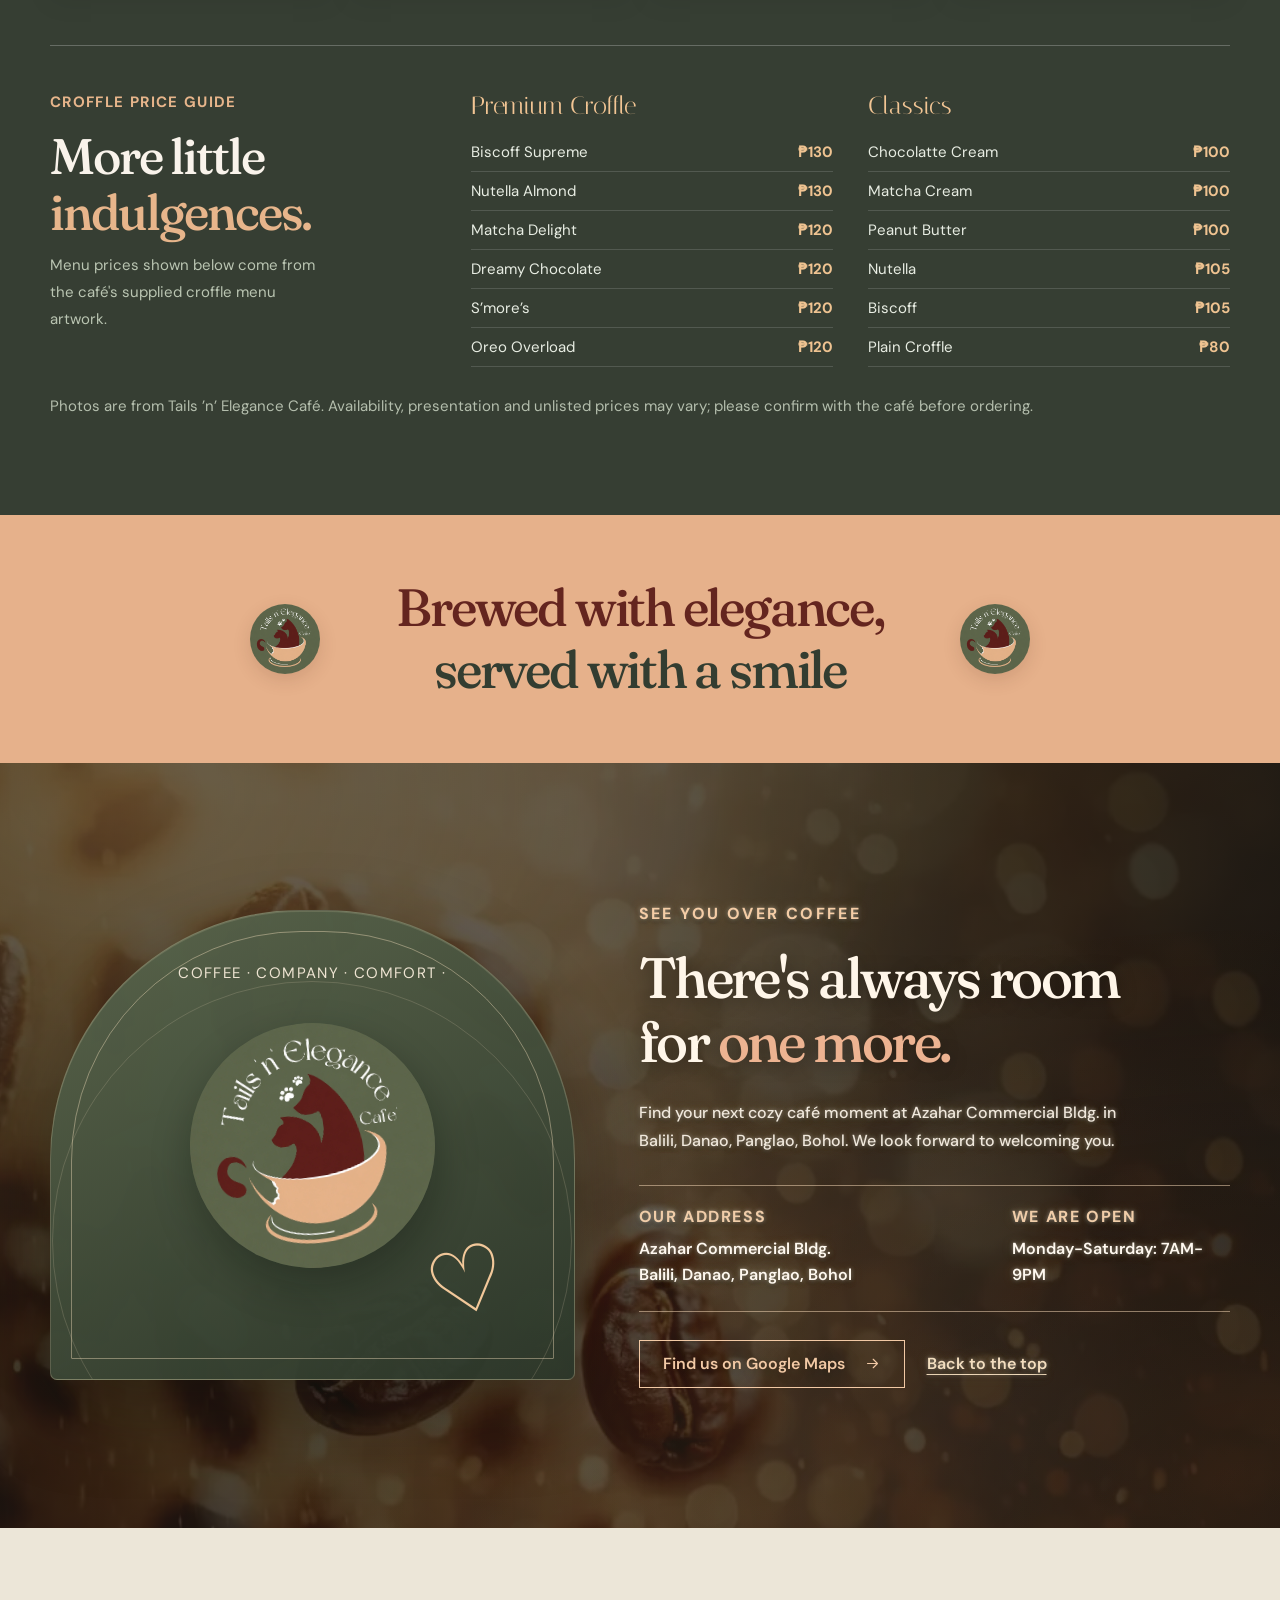
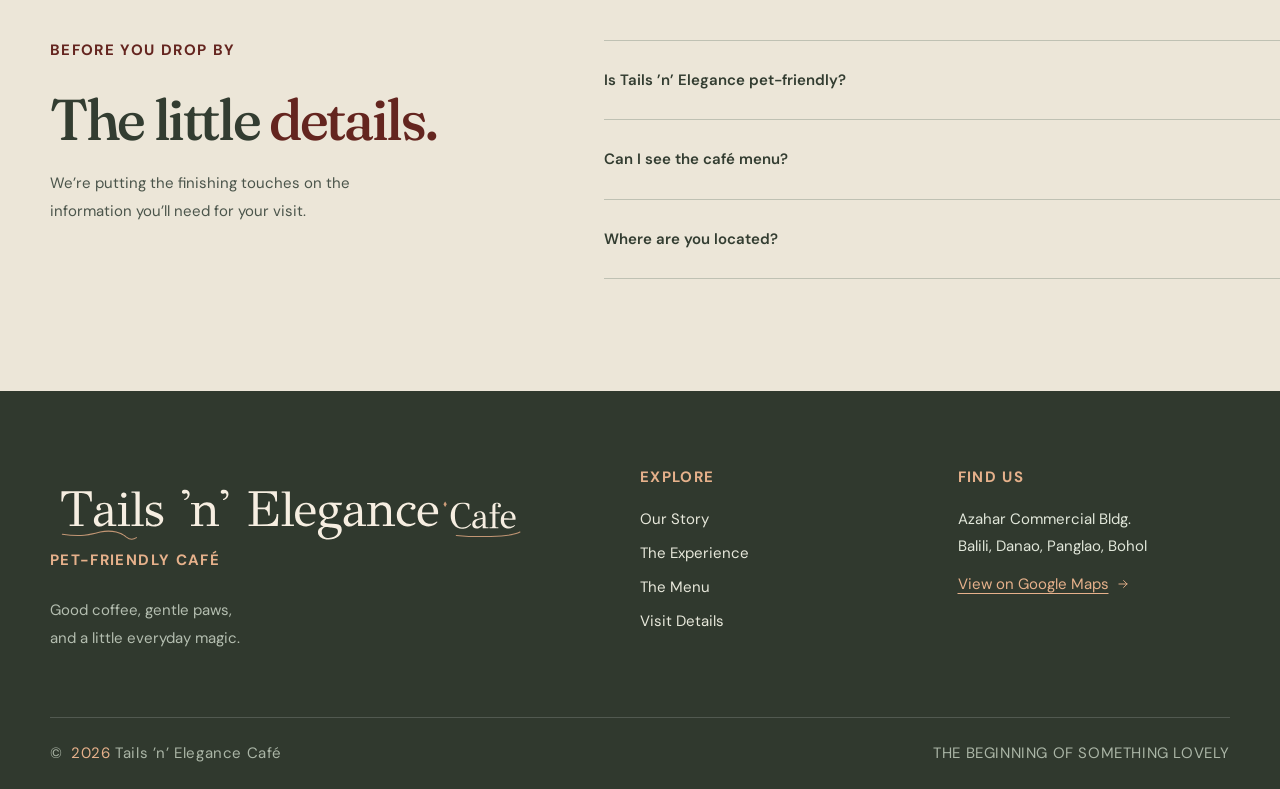
==== commit ff9bb391: "Replace homepage hero headline with provided café SVG; retain accessible H1" ====
--- a/index.html
+++ b/index.html
@@ -10,7 +10,7 @@
   <link rel="preconnect" href="https://fonts.googleapis.com" />
   <link rel="preconnect" href="https://fonts.gstatic.com" crossorigin />
   <link href="https://fonts.googleapis.com/css2?family=Bodoni+Moda:wght@400;500;600&family=DM+Sans:wght@400;450;500;600;700&family=Fraunces:opsz,wght@9..144,400..700&family=Great+Vibes&family=Italiana&display=swap" rel="stylesheet" />
-  <link rel="stylesheet" href="styles.css?v=menu-tabs-inner-pop-20261029" />
+  <link rel="stylesheet" href="styles.css?v=hero-svg-heading-20261104" />
   <script src="script.js?v=visit-cinematic-20261028" defer></script>
   <script type="application/ld+json">
   {"@context":"https://schema.org","@type":"CafeOrCoffeeShop","name":"Tails ’n’ Elegance Café","url":"https://jenu11.github.io/tails-n-elegance-cafe/","address":{"@type":"PostalAddress","streetAddress":"Azahar Commercial Bldg., Balili, Danao","addressLocality":"Panglao","addressRegion":"Bohol","addressCountry":"PH"}}
@@ -47,7 +47,7 @@
       <div class="shell hero-grid">
         <div class="hero-copy">
           <p class="eyebrow"><span class="eyebrow-dash"></span> A LITTLE MORE THAN A CAFÉ <img class="eyebrow-logo" src="assets/tails-n-elegance-logo.webp" alt="" width="30" height="30" loading="lazy" decoding="async" /></p>
-          <h1 id="hero-title">Brewed with elegance,<br><em>served with a smile</em></h1>
+          <h1 id="hero-title" class="hero-svg-heading"><img class="hero-svg-heading-art" src="assets/te-cafe-main-heading.svg" alt="Tails 'n' Elegance Café" width="848" height="116" decoding="async" /></h1>
           <p class="hero-description">Your cozy corner for slow sips, warm conversations, and a little extra love from our four-legged friends.</p>
           <div class="hero-actions">
             <a class="btn btn-primary" href="#experience">Explore the experience <svg aria-hidden="true"><use href="#i-arrow"/></svg></a>
--- a/styles.css
+++ b/styles.css
@@ -45,14 +45,14 @@
 h1,h2{font-family:var(--heading)}
 h1{color:var(--olive-ink);font-size:clamp(58px,6.25vw,94px);line-height:.98;letter-spacing:-.046em;margin:0 0 27px;max-width:660px}
 h1 em,h2 em{font-style:normal;color:var(--wine)}
-.hero-description{font-size:14px;line-height:1.92;max-width:415px;color:#72776e;margin:0 0 30px}
+.hero-description{font-size:14px;line-height:1.92;max-width:415px;color:#495348;margin:0 0 30px}
 .hero-actions{display:flex;align-items:center;gap:24px;flex-wrap:wrap}
 .btn{min-height:49px;display:inline-flex;align-items:center;justify-content:center;gap:19px;padding:0 23px;font-size:12px;font-weight:600;transition:background .2s,transform .2s}
 .btn svg{width:17px;height:17px;flex:none}
 .btn-primary{color:var(--white);background:var(--olive-dark)}
 .btn-link{padding:0 3px;color:var(--olive-dark);text-decoration:underline;text-underline-offset:5px;text-decoration-color:#bcbdb1}
 .btn-link:hover{color:var(--wine)}
-.hero-footnote{display:flex;gap:14px;align-items:center;color:#878b7d;font-size:10px;letter-spacing:.065em;margin-top:47px}
+.hero-footnote{display:flex;gap:14px;align-items:center;color:#485248;font-size:10px;letter-spacing:.065em;margin-top:47px}
 .hero-art-wrap{position:relative;max-width:560px;width:100%;justify-self:end}
 .hero-art{position:relative;overflow:hidden;background:var(--olive);min-height:520px;aspect-ratio:1/1;border-radius:240px 240px 14px 14px;display:flex;align-items:center;justify-content:center;box-shadow:0 20px 60px rgba(44,52,39,.10)}
 .hero-art::before{content:'';position:absolute;inset:22px;border:1px solid rgba(246,238,224,.24);border-radius:230px 230px 5px 5px;pointer-events:none;z-index:2}
@@ -79,7 +79,7 @@
 .section-index .index-line{width:70px;height:1px;background:var(--olive)}
 .intro h2{font-size:clamp(50px,5.3vw,76px);line-height:1.06;letter-spacing:-.03em;color:var(--olive-ink);margin-bottom:36px}
 .intro-bottom{display:grid;grid-template-columns:1.3fr 1fr;align-items:end;gap:34px;border-top:1px solid var(--line);padding-top:27px}
-.intro-bottom p{max-width:480px;font-size:14px;line-height:1.95;color:#71766b;margin:0}
+.intro-bottom p{max-width:480px;font-size:14px;line-height:1.95;color:#4b554b;margin:0}
 .inline-link{display:inline-flex;align-items:center;gap:15px;justify-self:end;border-bottom:1px solid var(--wine);padding-bottom:8px;color:var(--wine);font-size:12px;font-weight:700}
 .inline-link svg{width:16px;height:16px}
 .values{background:var(--olive-dark);color:var(--white)}
@@ -120,7 +120,7 @@
 .quote-band{background:var(--peach);color:var(--wine)}
 .quote-content{min-height:248px;display:flex;justify-content:center;align-items:center;gap:76px;text-align:center}
 .quote-content p{margin:0;font:clamp(33px,4vw,61px)/1.14 var(--heading);letter-spacing:-.035em}
-.quote-content p em{font-style:normal;color:var(--white)}
+.quote-content p em{font-style:normal;color:var(--olive-dark)}
 .quote-content>.quote-brand-logo{display:block;width:70px;height:70px;flex:none;object-fit:cover;border-radius:50%;box-shadow:0 6px 18px rgba(88,38,30,.15)}
 .visit{background:var(--white)}
 .visit-grid{display:grid;grid-template-columns:43% 57%;align-items:center;gap:85px}
@@ -140,14 +140,14 @@
 .faq{background:var(--cream-deep)}
 .faq-grid{display:grid;grid-template-columns:41% 59%;gap:70px}
 .faq h2{font-size:clamp(50px,4.7vw,72px);line-height:1.1;color:var(--olive-dark);margin-bottom:18px}
-.faq-heading>p:last-child{font-size:13px;color:#75796f;line-height:1.85;max-width:320px}
+.faq-heading>p:last-child{font-size:13px;color:#4b554b;line-height:1.85;max-width:320px}
 .faq-list{border-top:1px solid #bfc1b3}
 .faq details{border-bottom:1px solid #bfc1b3;padding:0}
 .faq summary{list-style:none;cursor:pointer;padding:22px 0;display:flex;justify-content:space-between;align-items:center;gap:10px;color:var(--olive-dark);font-size:14px;font-weight:600}
 .faq summary::-webkit-details-marker{display:none}
 .faq summary>span{font-size:23px;font-weight:400;color:var(--wine);transition:transform .2s}
 .faq details[open] summary>span{transform:rotate(45deg)}
-.faq details p{font-size:13px;color:#74796e;line-height:1.9;margin:0;padding:0 40px 24px 0}
+.faq details p{font-size:13px;color:#4b554b;line-height:1.9;margin:0;padding:0 40px 24px 0}
 .site-footer{background:#30392e;color:#e7e8db;padding-top:73px}
 .footer-top{display:grid;grid-template-columns:2fr 1fr 1fr;gap:45px;padding-bottom:64px}
 .footer-brand{display:block;font:48px/1 var(--heading);letter-spacing:-.025em}
@@ -865,3 +865,22 @@
     will-change:auto;
   }
 }
+
+
+/* Approved hero headline artwork: use the supplied vector without changing
+   the navigation wordmark, logo, hero grid, or surrounding interactions. */
+#hero-title.hero-svg-heading{
+  font-size:0!important;
+  line-height:0!important;
+  letter-spacing:0;
+  max-width:600px;
+  padding:0;
+  margin:0 0 27px;
+}
+#hero-title .hero-svg-heading-art{
+  display:block;
+  width:100%;
+  height:auto;
+  /* Source artwork is white; tint its pixels dark olive for the light hero. */
+  filter:brightness(0) saturate(100%) invert(17%) sepia(16%) saturate(561%) hue-rotate(69deg) brightness(93%) contrast(91%);
+}
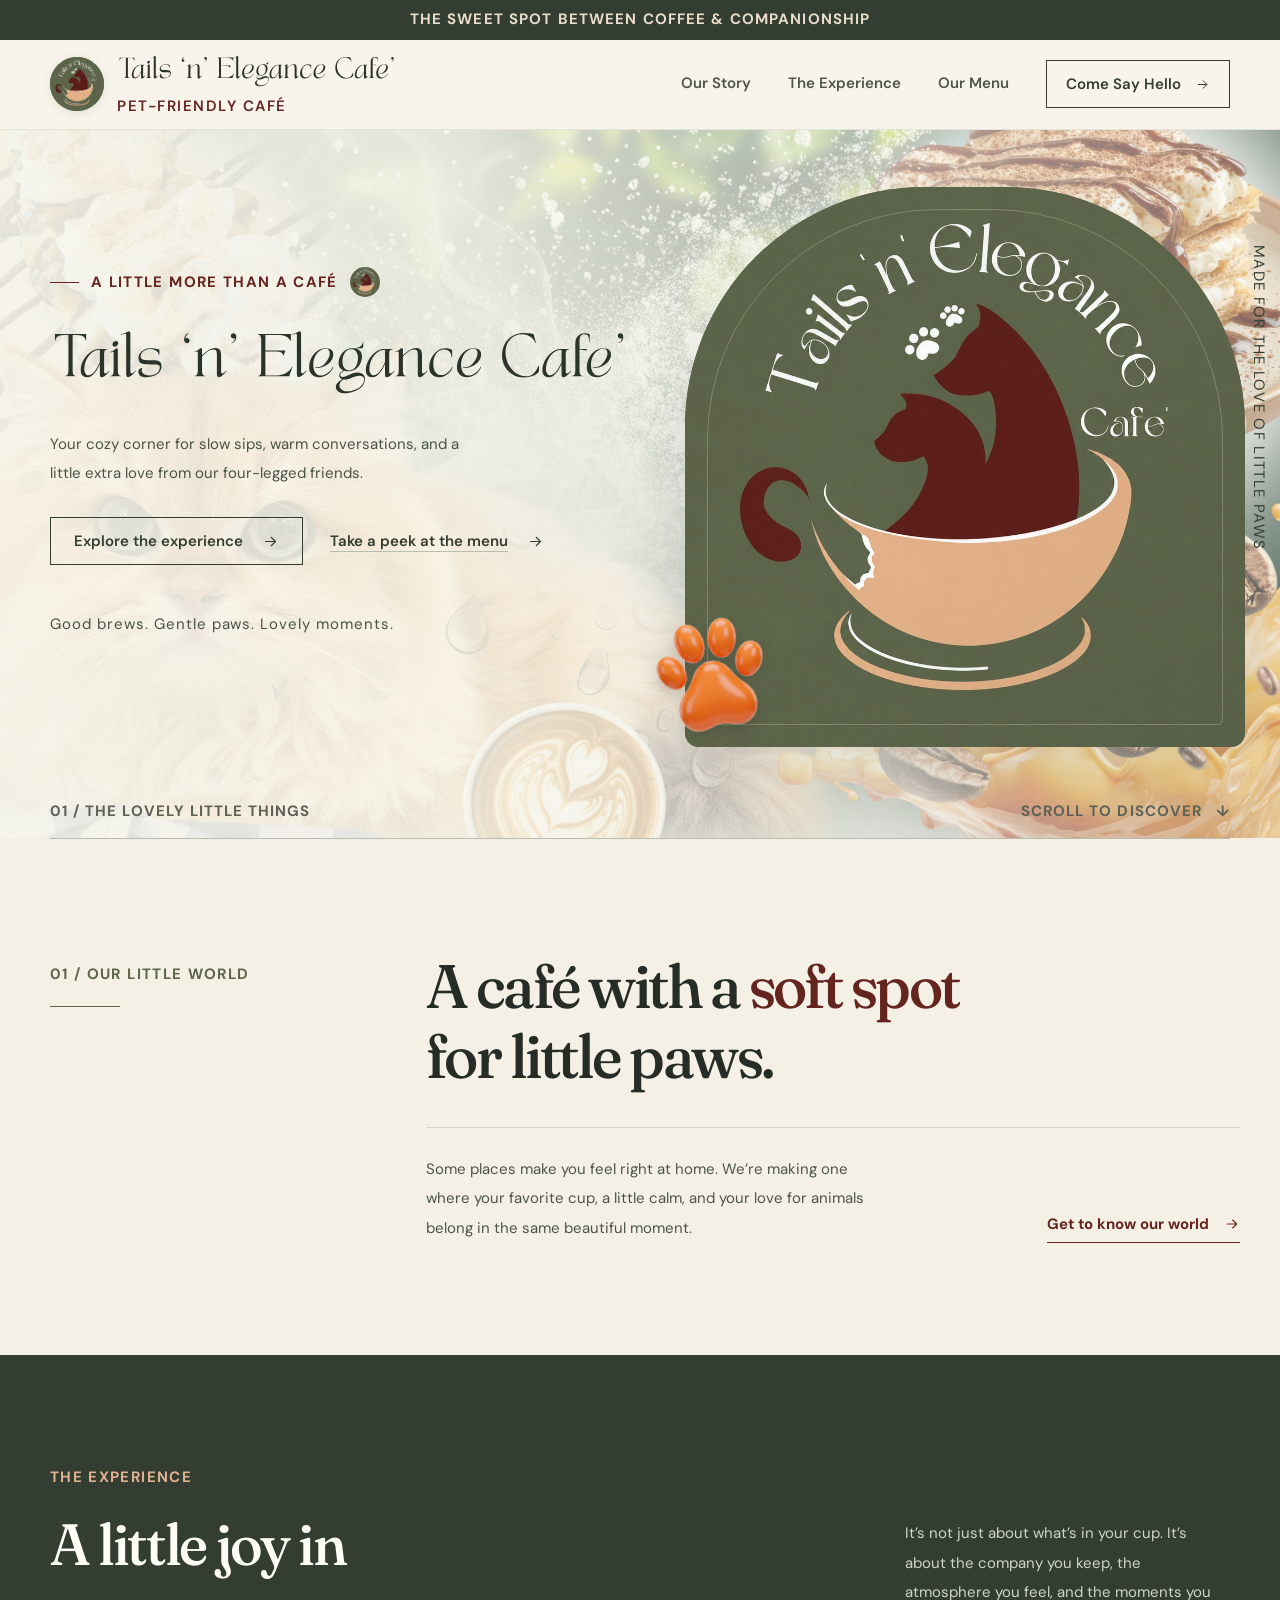
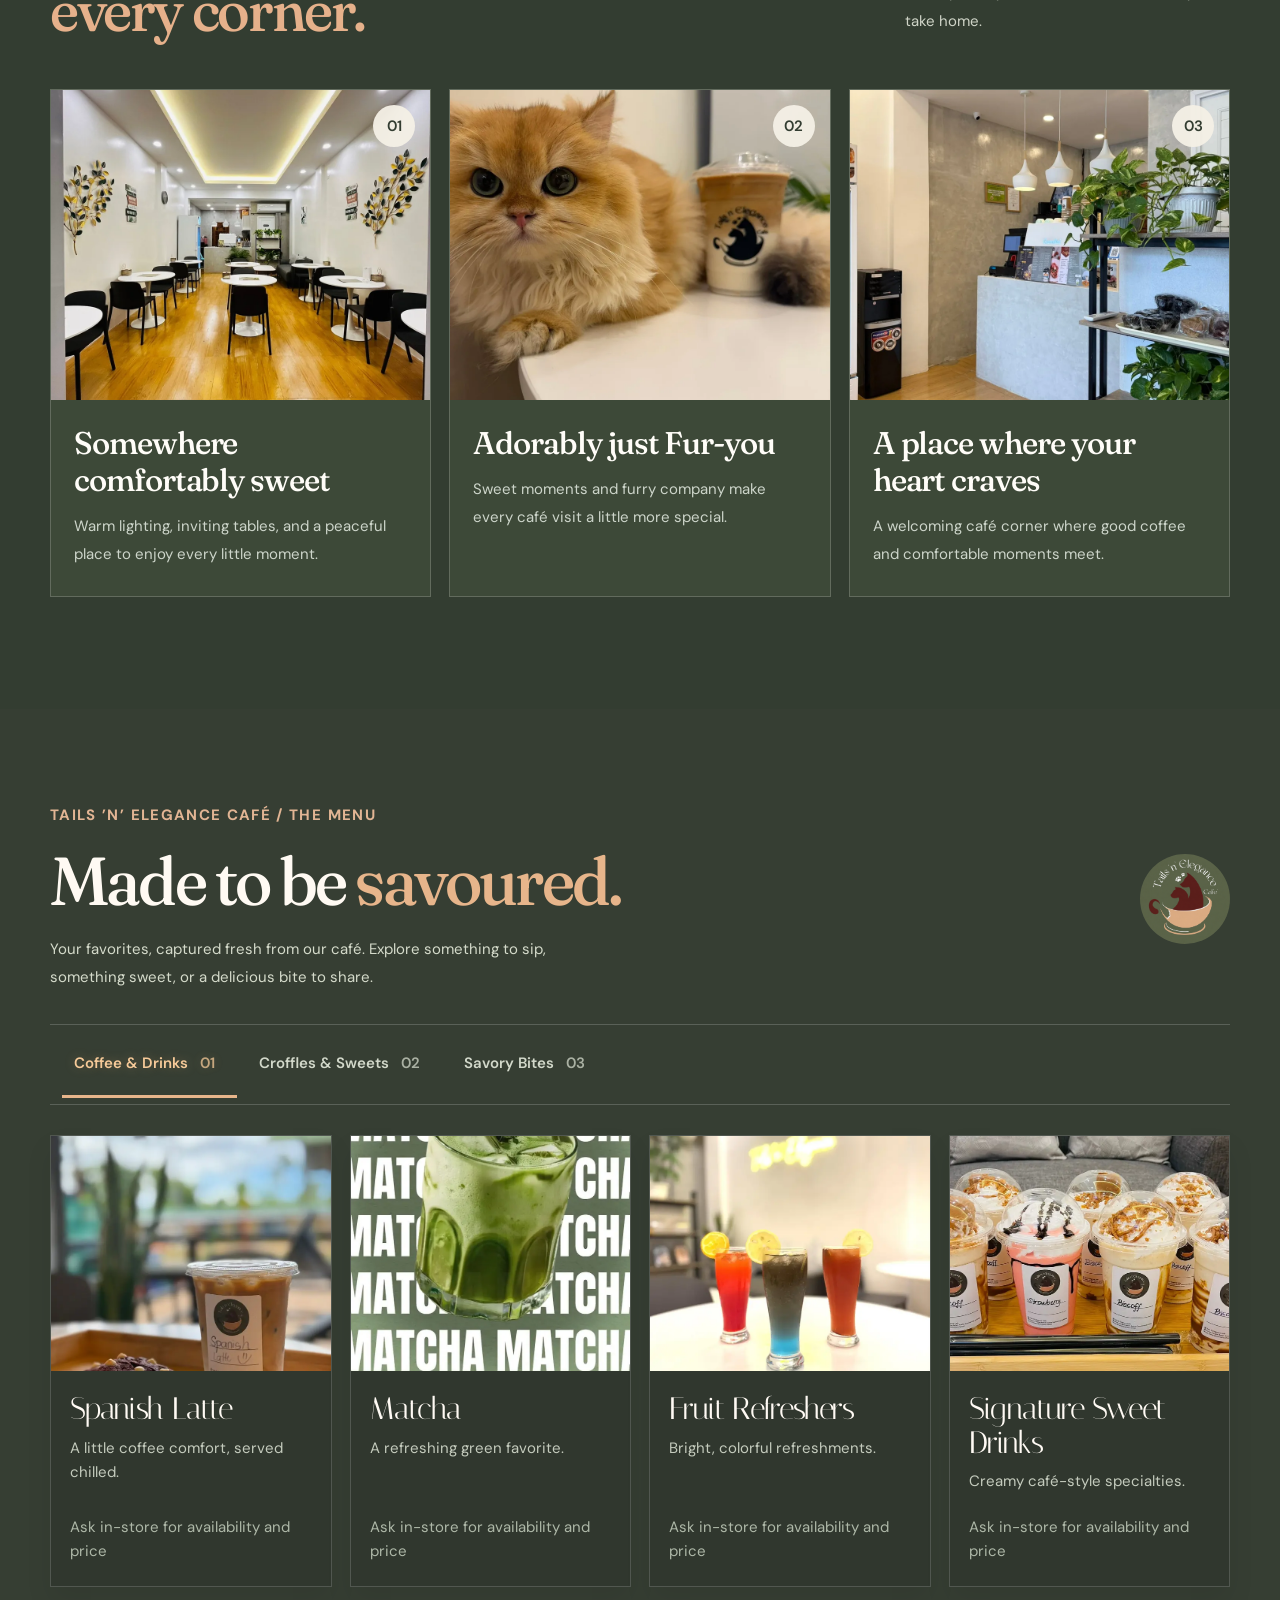
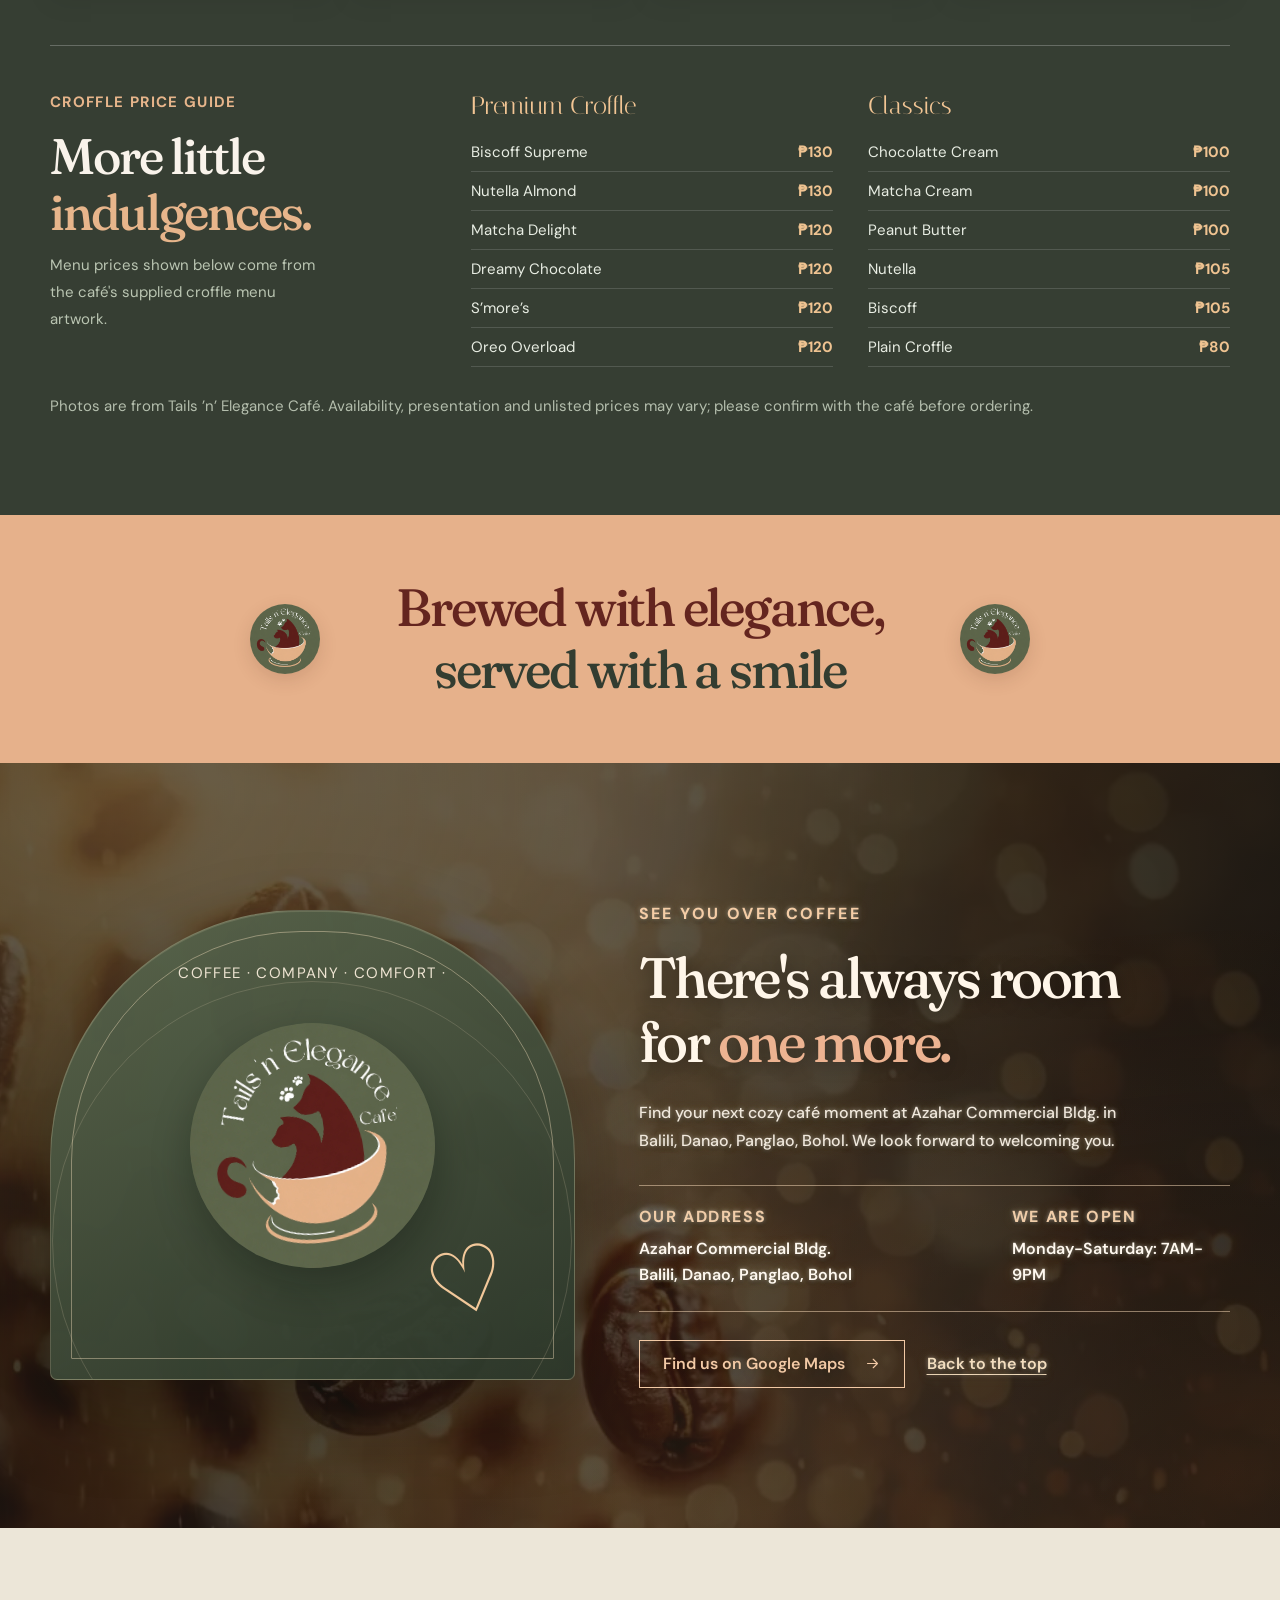
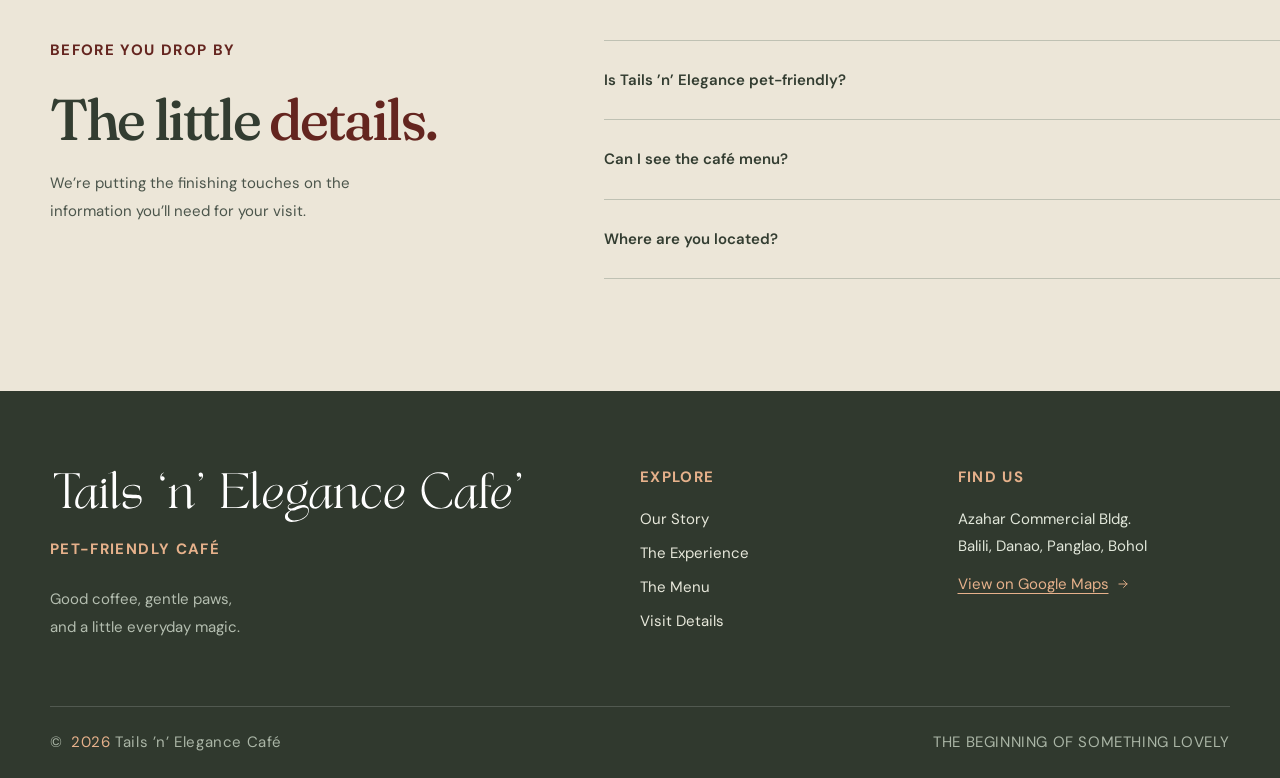
==== commit ca203c86: "Apply provided SVG heading artwork to top navigation and footer" ====
--- a/index.html
+++ b/index.html
@@ -10,7 +10,7 @@
   <link rel="preconnect" href="https://fonts.googleapis.com" />
   <link rel="preconnect" href="https://fonts.gstatic.com" crossorigin />
   <link href="https://fonts.googleapis.com/css2?family=Bodoni+Moda:wght@400;500;600&family=DM+Sans:wght@400;450;500;600;700&family=Fraunces:opsz,wght@9..144,400..700&family=Great+Vibes&family=Italiana&display=swap" rel="stylesheet" />
-  <link rel="stylesheet" href="styles.css?v=hero-svg-heading-20261104" />
+  <link rel="stylesheet" href="styles.css?v=unified-svg-wordmarks-20261104" />
   <script src="script.js?v=visit-cinematic-20261028" defer></script>
   <script type="application/ld+json">
   {"@context":"https://schema.org","@type":"CafeOrCoffeeShop","name":"Tails ’n’ Elegance Café","url":"https://jenu11.github.io/tails-n-elegance-cafe/","address":{"@type":"PostalAddress","streetAddress":"Azahar Commercial Bldg., Balili, Danao","addressLocality":"Panglao","addressRegion":"Bohol","addressCountry":"PH"}}
@@ -29,7 +29,7 @@
     <div class="shell nav-inner">
       <a class="brand" href="#top" aria-label="Tails 'n' Elegance Cafe, back to top">
         <span class="brand-icon"><img class="brand-logo-image" src="assets/tails-n-elegance-logo.webp" alt="" width="60" height="60" loading="lazy" decoding="async" /></span>
-        <span class="brand-wordmark"><span class="brand-name"><img class="brand-name-art" src="assets/brand-wordmark-header.svg" alt="" aria-hidden="true" width="861" height="138" /><span class="brand-text-accessible">Tails 'n' Elegance Cafe</span></span><small>PET-FRIENDLY CAFÉ</small></span>
+        <span class="brand-wordmark"><span class="brand-name"><img class="brand-name-art" src="assets/te-cafe-main-heading.svg" alt="" aria-hidden="true" width="848" height="116" /><span class="brand-text-accessible">Tails 'n' Elegance Cafe</span></span><small>PET-FRIENDLY CAFÉ</small></span>
       </a>
       <button type="button" class="menu-toggle" aria-label="Open navigation menu" aria-expanded="false" aria-controls="navigation">
         <span></span><span></span><span></span>
@@ -149,6 +149,6 @@
       </div></div>
     </section>
   </main>
-  <footer class="site-footer"><div class="shell footer-top"><div><a class="footer-brand" href="#top"><img class="footer-brand-art" src="assets/brand-wordmark-footer.svg" alt="Tails 'n' Elegance Cafe" width="861" height="138" decoding="async" /></a><span class="footer-subtitle">PET-FRIENDLY CAFÉ</span><p>Good coffee, gentle paws,<br>and a little everyday magic.</p></div><div class="footer-nav"><span>EXPLORE</span><a href="#about">Our Story</a><a href="#experience">The Experience</a><a href="#menu">The Menu</a><a href="#visit">Visit Details</a></div><div class="footer-location"><span class="footer-location-label">FIND US</span><address>Azahar Commercial Bldg.<br>Balili, Danao, Panglao, Bohol</address><a href="https://www.google.com/maps/search/?api=1&query=Azahar%20Commercial%20Bldg.%2C%20Balili%2C%20Danao%2C%20Panglao%2C%20Bohol" target="_blank" rel="noopener noreferrer">View on Google Maps <svg aria-hidden="true"><use href="#i-arrow"/></svg></a></div></div><div class="shell footer-bottom"><span>© <span id="year">2026</span> Tails ’n’ Elegance Café</span><span>THE BEGINNING OF SOMETHING LOVELY</span></div></footer>
+  <footer class="site-footer"><div class="shell footer-top"><div><a class="footer-brand" href="#top"><img class="footer-brand-art" src="assets/te-cafe-main-heading.svg" alt="Tails 'n' Elegance Café" width="848" height="116" decoding="async" /></a><span class="footer-subtitle">PET-FRIENDLY CAFÉ</span><p>Good coffee, gentle paws,<br>and a little everyday magic.</p></div><div class="footer-nav"><span>EXPLORE</span><a href="#about">Our Story</a><a href="#experience">The Experience</a><a href="#menu">The Menu</a><a href="#visit">Visit Details</a></div><div class="footer-location"><span class="footer-location-label">FIND US</span><address>Azahar Commercial Bldg.<br>Balili, Danao, Panglao, Bohol</address><a href="https://www.google.com/maps/search/?api=1&query=Azahar%20Commercial%20Bldg.%2C%20Balili%2C%20Danao%2C%20Panglao%2C%20Bohol" target="_blank" rel="noopener noreferrer">View on Google Maps <svg aria-hidden="true"><use href="#i-arrow"/></svg></a></div></div><div class="shell footer-bottom"><span>© <span id="year">2026</span> Tails ’n’ Elegance Café</span><span>THE BEGINNING OF SOMETHING LOVELY</span></div></footer>
 </body>
 </html>
--- a/styles.css
+++ b/styles.css
@@ -884,3 +884,15 @@
   /* Source artwork is white; tint its pixels dark olive for the light hero. */
   filter:brightness(0) saturate(100%) invert(17%) sepia(16%) saturate(561%) hue-rotate(69deg) brightness(93%) contrast(91%);
 }
+
+/* Match the approved hero SVG artwork in the navigation wordmark.
+   Keep the original image dimensions, layout and existing hover lift/glow. */
+.brand-name-art{filter:brightness(0) saturate(100%) invert(17%) sepia(16%) saturate(561%) hue-rotate(69deg) brightness(93%) contrast(91%)}
+@media(hover:hover) and (pointer:fine){
+  .brand:hover .brand-name-art{
+    filter:brightness(0) saturate(100%) invert(17%) sepia(16%) saturate(561%) hue-rotate(69deg) brightness(93%) contrast(91%) drop-shadow(0 0 5px var(--ux-warm-glow));
+  }
+}
+/* The supplied SVG is white, so the footer uses its original appearance
+   against the existing dark footer background. */
+.footer-brand-art{filter:none}
